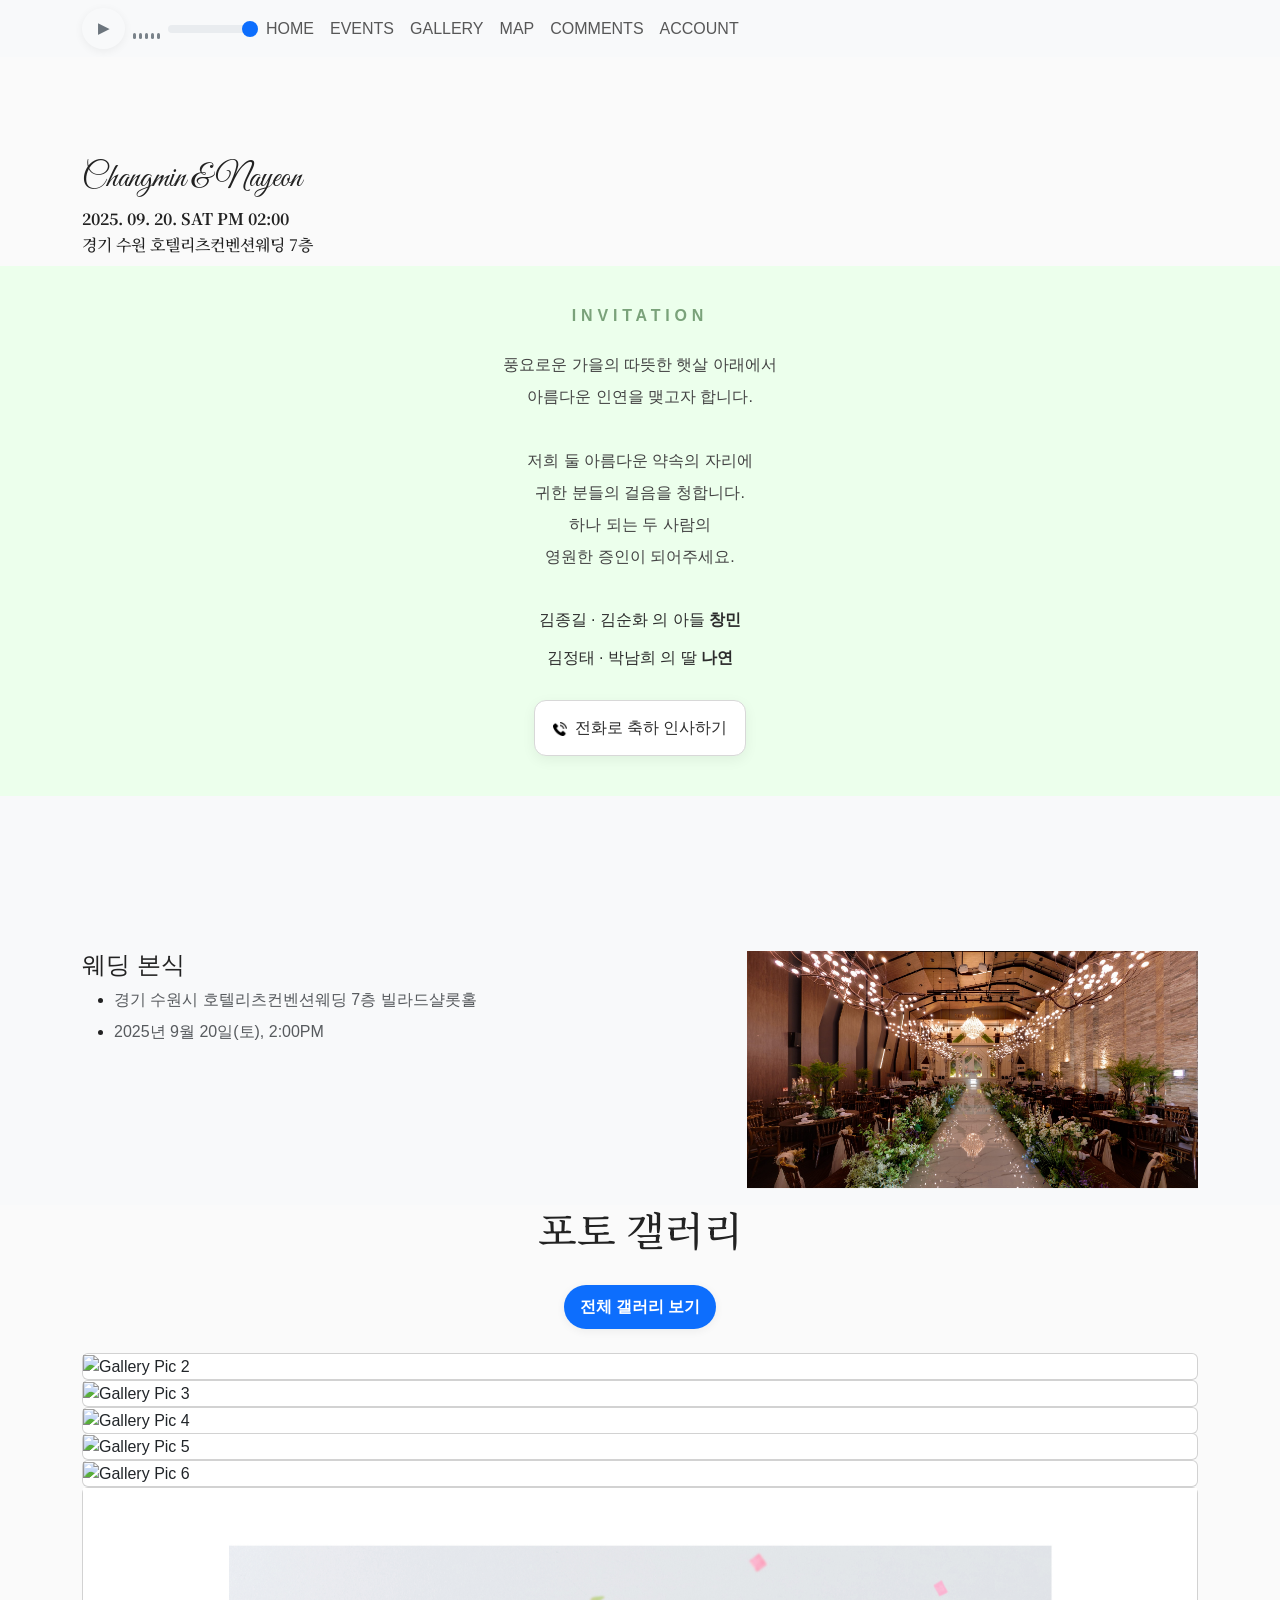
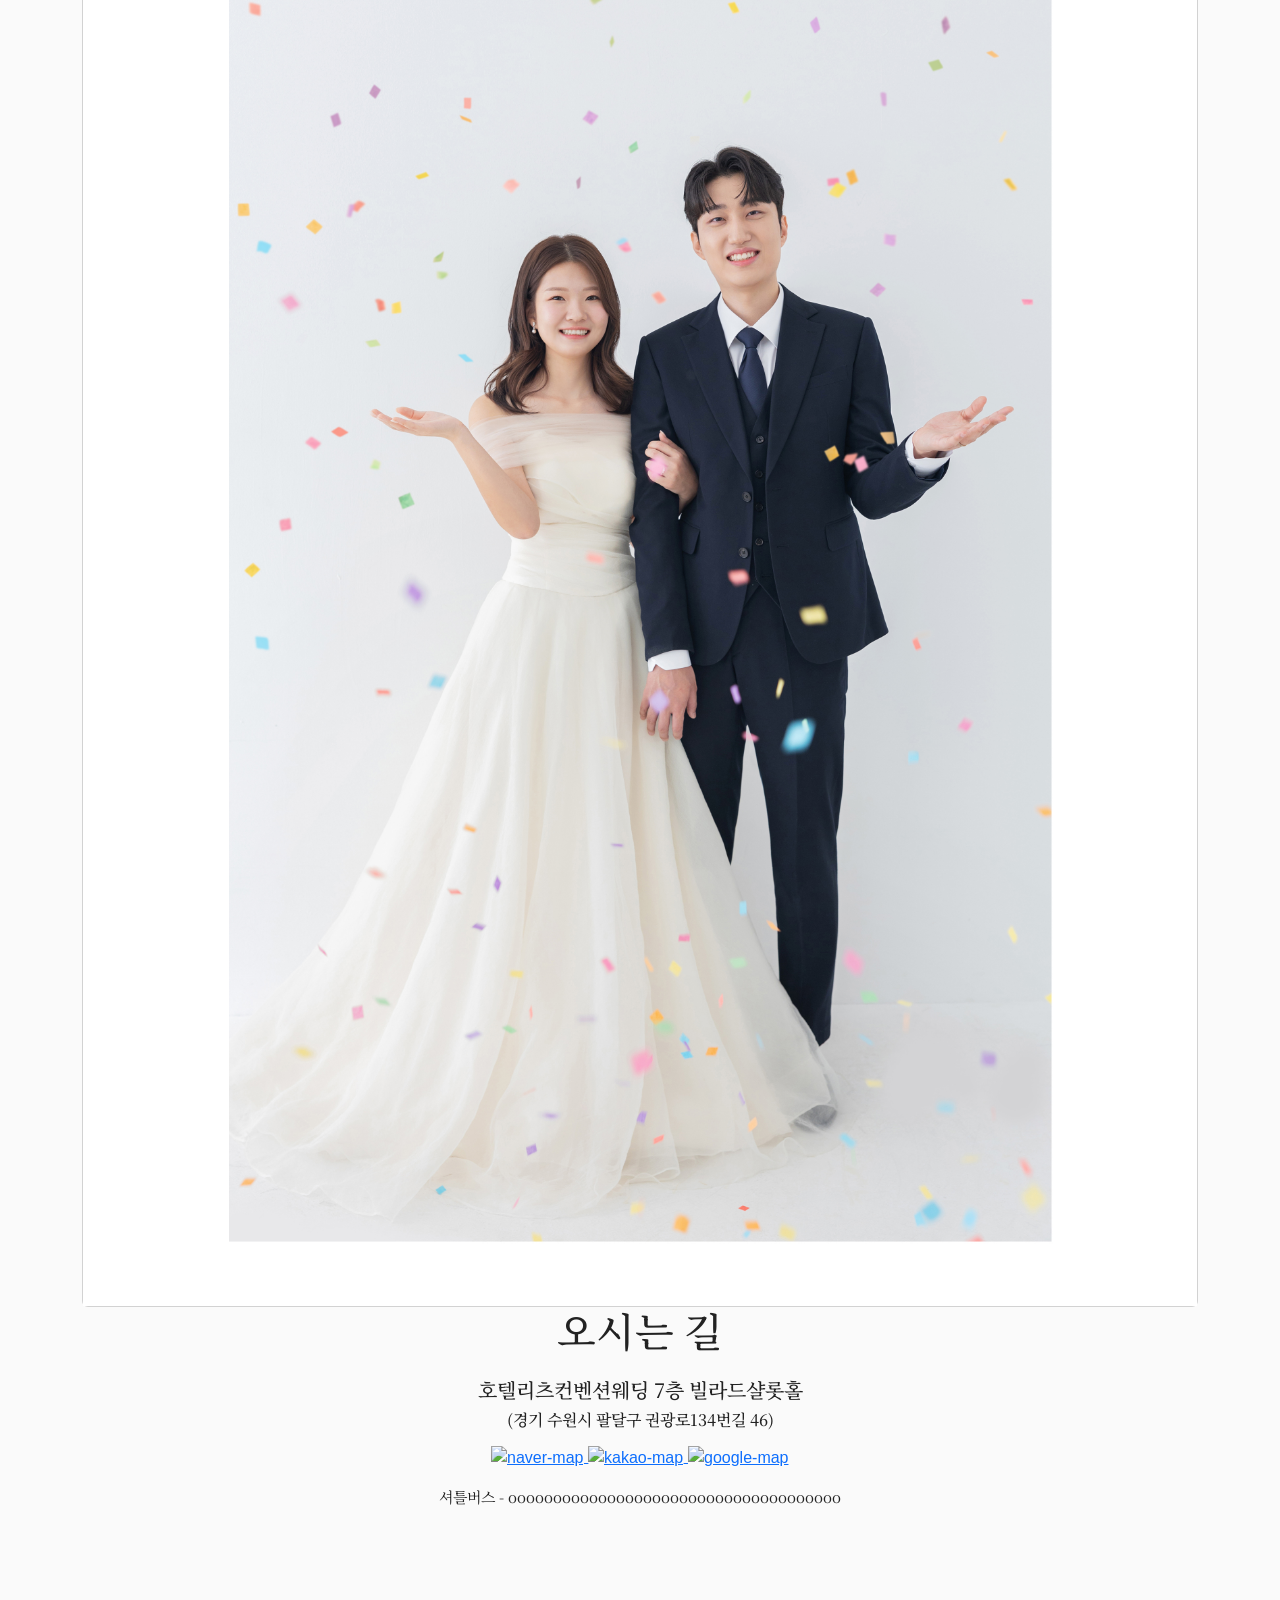
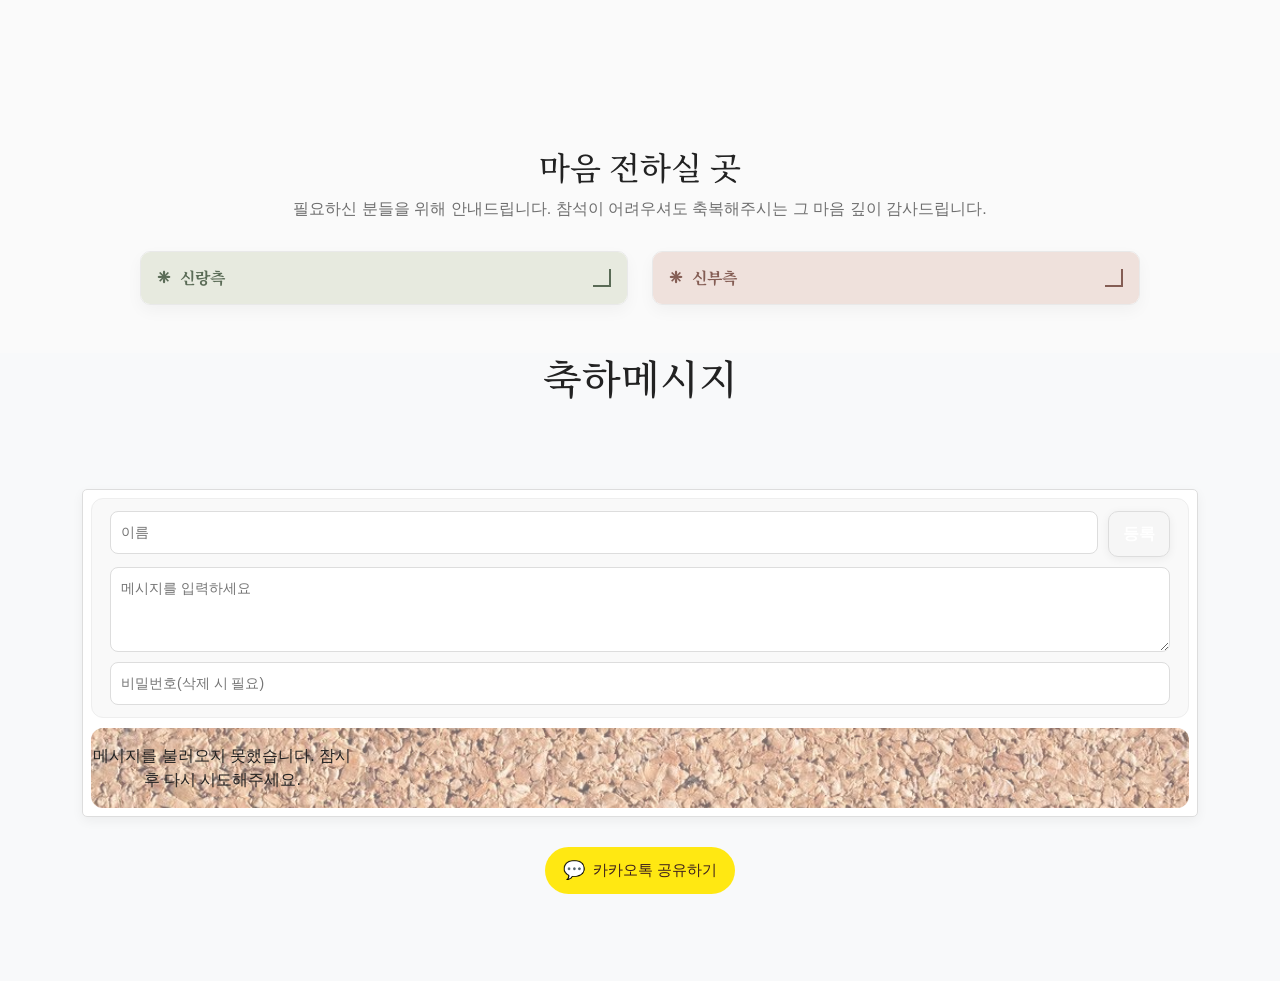
==== docs/index.html @ b1c51e87 "3 3" ====
<!DOCTYPE html>
<html lang="en-US" data-loading="1">

<head>
  <link href="https://cdn.jsdelivr.net/npm/bootstrap@5.3.3/dist/css/bootstrap.min.css" rel="stylesheet">

  <style>
  /* 전체를 덮는 로딩 오버레이 */
  #loadingOverlay{
    position:fixed; inset:0; z-index:99999;
    display:flex; align-items:center; justify-content:center;
    background:#f8fff8;
    font-family:'Great Vibes', cursive;
  }
  .load-text{ font-size:clamp(36px, 6vw, 64px); color:#7DA27D; white-space:pre-line; text-align:center; }
  .char{ opacity:0; transition:opacity .5s; }
  .char.show{ opacity:1; }

  /* 본문은 처음엔 숨김 */
  #pageContent{ visibility:hidden; }


  /* 로딩 중 스크롤 잠금 */
  body.no-scroll {
    overflow: hidden;
    height: 100vh;
  }

  /* 본문은 처음에 보이지 않게 + 페이드인 준비 */
  #pageContent {
    opacity: 0;
    visibility: hidden;          /* 레이아웃은 유지, 화면엔 안 보이게 */
    transform: translateY(8px);   /* 살짝 아래서 올라오도록 */
    transition: opacity .6s ease, transform .6s ease, visibility 0s linear .6s;
    /* visibility는 .show가 되기 전까지 숨김 유지, .6s 뒤 보이도록 딜레이 */
    will-change: opacity, transform;
  }
  /* 로딩 끝난 뒤 클래스 추가되면 등장 */
  #pageContent.show {
    opacity: 1;
    visibility: visible;
    transform: none;
    transition: opacity .6s ease, transform .6s ease, visibility 0s; /* 즉시 보이기 */
  }

  /* 모션 최소화 설정을 존중 */
  @media (prefers-reduced-motion: reduce) {
    #pageContent { transition: none; transform: none; }
  }

  /* 로딩 오버레이가 확실히 덮도록 */
  #loadingOverlay {
    position: fixed; inset: 0; z-index: 99999;
    display: flex; align-items: center; justify-content: center;
    background: #f8fff8;
  }
</style>
  
<style>
  @media (max-width: 480px){
  #guestbookForm{ grid-template-columns: 1fr; }
  }
  /* 한 번만 선언해두면 잔여 1~2px 넘침 방지에 좋아요 */
  *, *::before, *::after { box-sizing: border-box; }
  html, body { overflow-x: hidden; -webkit-text-size-adjust: 100%; }

/* 폼의 1열을 '줄어들 수 있는' 열로 */
#guestbookForm{
  grid-template-columns: minmax(0,1fr) auto;
  max-width: 100%;
  }

  #guestbookList{
    grid-template-columns: repeat(auto-fill, minmax(200px, 1fr));
    max-width: 100%;
  }

/* 그리드 자식이 줄어들도록 강제 (KaKao WebView 중요) */
#guestbookForm > * { min-width: 0; }
#guestbookForm input,
#guestbookForm textarea,
#guestbookForm button { max-width: 100%; }

</style>

<style>
  /* 공통 페이드인 */
  .fade-in {
    opacity: 0;
    transform: translateY(8px);
    transition: opacity 1.7s ease, transform 1.7s ease;
    will-change: opacity, transform;
  }
  .fade-in.show {
    opacity: 1;
    transform: none;
  }
</style>



<link href="https://fonts.googleapis.com/css2?family=Great+Vibes&display=swap" rel="stylesheet">


    <meta charset="UTF-8">
    <meta content="IE=edge" http-equiv="X-UA-Compatible">
    <meta content="width=device-width, initial-scale=1" name="viewport">
    <meta name="viewport" content="width=device-width, initial-scale=1, viewport-fit=cover">
    <title>창민과 나연의 결혼식에 초대합니다</title>
    <meta content="김창민과 김나연의 결혼식에 와서 축하해주세요~!" name="description"/>
    <meta property="og:image" content="images/main-background.jpeg">
    <meta property="fb:app_id" content="781066922265598" />
    <meta property="fb:admins" content="Choi.Anderson"/>
    <link href="images/favicon/apple-touch-icon.png" rel="apple-touch-icon" sizes="180x180">
    <link href="images/favicon/favicon-32x32.png" rel="icon" sizes="32x32" type="image/png">
    <link href="images/favicon/favicon-16x16.png" rel="icon" sizes="16x16" type="image/png">
    <link href="https://fonts.googleapis.com/css?family=Dosis:400,500" rel="stylesheet">
    <link href="https://fonts.googleapis.com/css?family=Great+Vibes" rel="stylesheet">
    <link href="css/ekko-lightbox.css" rel="stylesheet">
    <link href="styles/main.css" rel="stylesheet">
    <link href="https://fonts.googleapis.com/css?family=Gamja+Flower|Gugi|Noto+Serif+KR|Stylish|Sunflower:300"
          rel="stylesheet">
    <script src="https://code.jquery.com/jquery-2.2.1.js"></script>


    <link href="https://maxcdn.bootstrapcdn.com/font-awesome/4.7.0/css/font-awesome.min.css" rel="stylesheet">
    <script src="https://cdn.emailjs.com/sdk/2.3.2/email.min.js" type="text/javascript"></script>
    <script src="https://cdnjs.cloudflare.com/ajax/libs/remarkable/1.7.1/remarkable.js" type="text/javascript"></script>
    <script type="text/javascript">
        function sendMail() {

            (function () {
                emailjs.init("user_yjLL5xG0A3kkOCH5BGIDh");
                emailjs.send("wedding-mail", "gift_send", {
                    name: $("#sender-name").value,
                    gift: $("#gift-name").text(),
                    message: $("#sender-message").value
                }).then(function (response) {
                    console.log("SUCCESS. status=%d, text=%s", response.status, response.text);
                }, function (err) {
                    console.log("FAILED. error=", err);
                });
            })();
        }

        function findGetParameter(parameterName) {
            var result = null,
                tmp = [];
            location.search
                .substr(1)
                .split("&")
                .forEach(function (item) {
                  tmp = item.split("=");
                  if (tmp[0] === parameterName) result = decodeURIComponent(tmp[1]);
                });
            return result;
        }

        $(document).ready(function () {

            function getText(){
                var result = null;
                $.ajax( { url: "https://raw.githubusercontent.com/AndersonChoi/wedding-card/master/README.md",
                        type: 'get',
                        dataType: 'html',
                        async: false,
                        success: function(data) { result = data; }
                    }
                );
                FileReady = true;
                return result;
            }
            var markdown_source = getText();
            var comment_contents = markdown_source.split("축하의 말")[1];

            var md = new Remarkable();
            $("#comments").append(md.render(comment_contents));

            
            if(findGetParameter('gift')=='false'){
                $('#gifts').hide();
            }
        });




    </script>

<style>
  /* 로딩 중: 스크롤/상호작용 차단 + 본문/페이드 요소 완전 숨김 */
  html[data-loading="1"] body { overflow: hidden; height: 100vh; overscroll-behavior: none; }
  html[data-loading="1"] #pageContent {
    opacity: 0; visibility: hidden; pointer-events: none; transform: translateY(8px);
  }
  html[data-loading="1"] .fade-in { opacity: 0 !important; transform: translateY(8px) !important; }
  #loadingOverlay { pointer-events: all; touch-action: none; } /* 오버레이가 이벤트 먹도록 */

  /* 로딩 해제 후: 자연스런 페이드인 */
  html:not([data-loading="1"]) #pageContent {
    opacity: 1; visibility: visible; transform: none;
    transition: opacity .6s ease, transform .6s ease;
  }
  html:not([data-loading="1"]) .fade-in.show {
    opacity: 1; transform: none;
  }

  :root{
  --safe-top: env(safe-area-inset-top, 0px);
  --safe-bottom: env(safe-area-inset-bottom, 0px);
}

/* iOS 주소창 높이 문제 대응 */
#loadingOverlay{
  height: 100vh;
  padding-top: calc(12px + var(--safe-top));
  padding-bottom: calc(12px + var(--safe-bottom));
}
@supports (height: 100dvh){
  #loadingOverlay{ height: 100dvh; }
}

/* 로딩 중 아이폰 바운스/튕김 방지 */
html[data-loading="1"] body{
  position: fixed; inset: 0; width: 100%;
  overscroll-behavior: none;
}

/* 음악 컨트롤이 노치/상단바에 가리지 않도록 */
.music-top{
  top: calc(12px + var(--safe-top));
}

/* 터치 하이라이트/텍스트 드래그 최소화 */
a, button { -webkit-tap-highlight-color: rgba(0,0,0,.08); }
* { -webkit-touch-callout: none; }

/* 이미지/아이프레임 반응형 보장 */
img, iframe { max-width: 100%; height: auto; }

/* 480px 이하(휴대폰) 최적화 */
@media (max-width: 480px){
  .ww-couple-name { font-size: 2.2em !important; }
  .ww-title { font-size: 0.95em !important; letter-spacing: 0; }
  .music-top{ gap: 8px; padding: 6px 10px; }
  .volume-slider{ width: 60px; } /* 기본 30px → 모바일에서 조금 넉넉히 */
  .gift-grid{ gap: 16px; }
  .gift-card{ flex-basis: 100%; }
  .map-icon{ width: 52px; height: auto; } /* 터치 타겟 유지 */
}

/* 360px 이하(아주 작은 기기) */
@media (max-width: 360px){
  .volume-slider{ width: 48px; }
  .music-btn{ width: 32px; height: 32px; font-size: 12px; }
}

.ww-wedding-announcement {
  position: relative; /* 기준 부모 */
}

.hero-sub {
  position: absolute;
  top: 10%; /* 사진 상단에서 5% (원하면 3%~10%로 조절) */
  left: 50%;
  transform: translateX(-50%);
  display: inline-block;   /* 문구 길이만큼만 박스 차지 */
  text-align: center;
  color: #fff;
  margin: 0;
  z-index: 3;
  white-space: nowrap;
}

.ww-announcement-container {
  margin-top: 10em;   /* 글자 크기 기준 3줄 정도 아래로 */
}


</style>


</head>

<body id="top" class="no-scroll">

<!-- 로딩 오버레이 -->
<div id="loadingOverlay" aria-label="Loading">
  <div class="load-text" id="loadingText"></div>
</div>

<!-- 본문 래퍼: 기존 index.html의 모든 본문을 이 안에 넣기 -->
<div id="pageContent">

<header></header>
<div id="fb-root"></div>
<script async defer crossorigin="anonymous" src="https://connect.facebook.net/ko_KR/sdk.js#xfbml=1&version=v3.2"></script>
<link href="https://fonts.googleapis.com/css2?family=Share+Tech&display=swap" rel="stylesheet">
<link href="https://fonts.googleapis.com/css2?family=Cormorant+Garamond:ital,wght@0,300..700;1,300..700&display=swap" rel="stylesheet">
<div class="page-content">
    <div class="div">
        <div class="ww-home-page" id="home">
            <div class="ww-wedding-announcement d-flex align-items-center justify-content-start">
                <div class="container ww-announcement-container">
                    <p class="h2 ww-title hero-sub"
                      style="font-family:'Share Tech',cursive; font-size:0.7em">
                      | WE ARE GETTING MARRIED |
                    </p>
                    <p class="h2" style="font-family:'Great Vibes'; font-size:2em">Changmin & Nayeon</p>
                    <p class="h2 wedding-info wedding-info b"
                       style="font-family: 'Noto Serif KR', serif; font-size:1em; letter-spacing:0px; line-height: 1.6">
                        <b style="font-size:1.0em;">2025. 09. 20. SAT PM 02:00</b>
                        <br>경기 수원 호텔리츠컨벤션웨딩 7층
                    </p>
                </div>
            </div>
        </div>
        <div class="ww-nav-bar fixed-top bg-light">
            <nav class="navbar navbar-expand-lg navbar-light">
                <div class="container">
                    <!-- 항상 보이는 사운드 컨트롤 (데스크톱 + 모바일 동일) -->
                  <div class="navbar-sound d-flex align-items-center ms-auto">
                    <button class="btn btn-outline-secondary btn-sm rounded-circle playPause" aria-label="재생/일시정지">▶</button>
                    <div class="wave ms-2" aria-hidden="true">
                      <span class="bar"></span><span class="bar"></span><span class="bar"></span><span class="bar"></span><span class="bar"></span>
                    </div>
                    <input class="form-range volume ms-2" type="range" min="0" max="1" step="0.01" value="1" aria-label="볼륨" style="width:90px;">
                  </div>
                    <button class="navbar-toggler" type="button"
                            data-bs-toggle="collapse" data-bs-target="#ww-navbarNav"
                            aria-controls="ww-navbarNav" aria-expanded="false" aria-label="Toggle navigation">
                      <span class="navbar-toggler-icon"></span>
                    </button>
                    <div class="collapse navbar-collapse text-uppercase" id="ww-navbarNav">
                        <ul class="navbar-nav ml-auto">
                            <li class="nav-item"><a class="nav-link smooth-scroll" href="#home">Home</a></li>
                            <li class="nav-item"><a class="nav-link smooth-scroll" href="#events">Events</a></li>
                            <li class="nav-item"><a class="nav-link smooth-scroll" href="#gallery">Gallery</a></li>
                            <li class="nav-item"><a class="nav-link smooth-scroll" href="#map">Map</a></li>
                            <li class="nav-item"><a class="nav-link smooth-scroll" href="#comment">Comments</a></li>
                            <li class="nav-item"><a class="nav-link smooth-scroll" href="#account">Account</a></li>
                        </ul>
                    </div>
                </div>
            </nav>
        </div>

        <!-- ===== INVITATION + 연락 모달 ===== -->
        <section class="invite">
          <h3 class="invite-sub">INVITATION</h3>
          <div class="invite-text">
            풍요로운 가을의 따뜻한 햇살 아래에서<br>
            아름다운 인연을 맺고자 합니다.<br><br>
            저희 둘 아름다운 약속의 자리에<br>
            귀한 분들의 걸음을 청합니다.<br>
            하나 되는 두 사람의<br>
            영원한 증인이 되어주세요.
          </div>

          <div class="invite-names">
            <div>김종길 · 김순화 의 아들 <b>창민</b></div>
            <div>김정태 · 박남희 의 딸 <b>나연</b></div>
          </div>

          <button id="openContact" class="invite-btn">
            <span class="ico"><img src="images/icon/tel.png" alt="전화" width="14" height="14"></span> 전화로 축하 인사하기
          </button>
        </section>

        <!-- 모달 -->
        <div id="contactModal" class="contact-modal" aria-hidden="true" role="dialog" aria-labelledby="contactTitle">
          <div class="contact-backdrop" data-close></div>
          <div class="contact-panel" role="document">
            <button class="contact-close" aria-label="닫기" data-close>✕</button>

            <div class="contact-group">
              <h4 id="contactTitle" class="contact-head groom"><img src="images/icon/tel.png" alt="전화" width="24" height="24"> 신랑측</h4>
              <hr>
              <div class="contact-row">
                <div class="who"><span class="role">신랑</span> <b>김창민</b></div>
                <div class="acts">
                  <a class="act" href="tel:010-3523-7831" aria-label="신랑에게 전화">📞</a>
                  <a class="act" href="sms:010-3523-7831" aria-label="신랑에게 문자">✉️</a>
                </div>
              </div>
              <div class="contact-row">
                <div class="who"><span class="role">혼주</span> <b>박미숙</b></div>
                <div class="acts">
                  <a class="act" href="tel:010-2345-6789" aria-label="혼주에게 전화">📞</a>
                  <a class="act" href="mailto:mother@example.com" aria-label="혼주에게 이메일">✉️</a>
                </div>
              </div>
            </div>

            <div class="contact-group">
              <h4 class="contact-head bride">❋ 신부측</h4>
              <hr class="sep">
              <div class="contact-row">
                <div class="who"><span class="role">신부</span> <b>이유진</b></div>
                <div class="acts">
                  <a class="act" href="tel:010-9876-5432" aria-label="신부에게 전화">📞</a>
                  <a class="act" href="mailto:bride@example.com" aria-label="신부에게 이메일">✉️</a>
                </div>
              </div>
              <div class="contact-row">
                <div class="who"><span class="role">혼주</span> <b>이성호</b></div>
                <div class="acts">
                  <a class="act" href="tel:010-8765-4321" aria-label="혼주에게 전화">📞</a>
                  <a class="act" href="mailto:father@example.com" aria-label="혼주에게 이메일">✉️</a>
                </div>
              </div>
            </div>
          </div>
        </div>

        <style>
        /* 레이아웃/타이포 */
        .invite{ text-align:center; padding:40px 16px; background-color: #ecffec;}
        .invite-sub{ letter-spacing:.3em; color:#7aa27a; margin-bottom:24px; font-weight:600; font-size:1em }
        .invite-text{ color:#444; line-height:2; margin:0 auto 28px; max-width:560px; }
        .invite-names{ color:#2c2c2c; line-height:2.4; margin:28px 0 22px; }
        .invite-btn{
          display:inline-flex; align-items:center; gap:8px;
          background:#fff; color:#2c2c2c; border:1px solid #d8d8d8;
          padding:14px 18px; border-radius:12px; cursor:pointer;
          box-shadow:0 4px 14px rgba(0,0,0,.06);
        }
        .invite-btn:hover{ background:#f7f7f7; }
        .invite-btn .ico{ font-size:1.1em }

        /* 모달 베이스 */
        .contact-modal{ position:fixed; inset:0; display:none; z-index:9999; }
        .contact-modal[aria-hidden="false"]{ display:block; }
        .contact-backdrop{ position:absolute; inset:0; background:rgba(0,0,0,.72); }
        .contact-panel{
          position:absolute; inset:40px 16px auto 16px; top:40px;
          background:#fff; border-radius:8px; padding:24px;
          max-width:760px; margin:0 auto; left:0; right:0;
          box-shadow:0 20px 60px rgba(0,0,0,.35);
        }
        .contact-close{
          position:absolute; top:10px; right:10px;
          width:36px; height:36px; border:none; border-radius:50%;
          background:transparent; font-size:20px; cursor:pointer; color:#333;
        }
        .contact-head{ margin:6px 0 8px; font-weight:700; }
        .contact-head.groom{ color:#6a8a72; }
        .contact-head.bride{ color:#b07a5f; }
        .sep{ border:none; border-top:1px solid #eadfd8; margin:18px 0 6px; }

        .contact-group + .contact-group{ margin-top:26px; }
        .contact-row{
          display:flex; justify-content:space-between; align-items:center;
          padding:14px 4px;
        }
        .role{ color:#6b6b6b; margin-right:8px; }
        .acts{ display:flex; gap:14px; }
        .act{
          font-size:22px; text-decoration:none; line-height:1;
          color:#4b5a67; padding:6px; border-radius:8px; border:1px solid transparent;
        }
        .act:hover{ background:#f2f6f9; border-color:#e6eef3; }

        @media (max-width: 560px){
          .contact-panel{ inset:32px 12px auto 12px; padding:18px; }
          .contact-row{ padding:12px 2px; }
        }
        </style>

        <script>
        (function(){
          const modal = document.getElementById('contactModal');
          const openBtn = document.getElementById('openContact');

          function open(){
            modal.setAttribute('aria-hidden', 'false');
            document.body.style.overflow = 'hidden'; // 뒷배경 스크롤 방지
            // 포커스 이동
            setTimeout(()=>modal.querySelector('.contact-close').focus(), 0);
          }
          function close(){
            modal.setAttribute('aria-hidden', 'true');
            document.body.style.overflow = '';
          }

          openBtn.addEventListener('click', open);
          modal.addEventListener('click', e=>{
            if (e.target.hasAttribute('data-close')) close();
          });
          document.addEventListener('keydown', e=>{
            if (modal.getAttribute('aria-hidden') === 'false' && e.key === 'Escape') close();
          });
        })();
        </script>

        <div class="ww-section bg-light" id="events">
            <div class="container ww-wedding-event">
                <h2 class="h1 text-center pb-3 ww-title fade-in" style="font-family: 'Noto Serif KR', serif;">우리의 결혼식에 초대합니다</h2>
                    <div class="col text-center mb-5 fade-in">
                        <h6 style="font-family: 'Noto Serif KR', serif;">
                            <!-- ...existing code... -->
                            <span id="countdown" style="font-weight:bold; color:#b48e5c;"></span>
                            <script>
                            // 2025년 9월 20일 14시를 목표로 카운트다운
                            function updateCountdown() {
                                var target = new Date("2025-09-20T14:00:00");
                                var now = new Date();
                                var diff = target - now;
                            
                                if (diff <= 0) {
                                    document.getElementById('countdown').textContent = "축하합니다! 결혼식이 시작되었습니다!";
                                    return;
                                }
                            
                                var days = Math.floor(diff / (1000 * 60 * 60 * 24));
                                var hours = Math.floor((diff / (1000 * 60 * 60)) % 24);
                                var minutes = Math.floor((diff / (1000 * 60)) % 60);
                                var seconds = Math.floor((diff / 1000) % 60);
                                
                                // 두 자리수로 맞추기
                                function pad(n) { return n < 10 ? '0' + n : n; }
                            
                                document.getElementById('countdown').textContent =
                                    "결혼식까지 " + days + "일 " + pad(hours) + " : " + pad(minutes) + " : " + pad(seconds) + " 남았습니다";
                            }
                            updateCountdown();
                            setInterval(updateCountdown, 1000);
                            </script>
                            <!-- ...existing code... -->
                            <br>
                        </h6>
                    </div>
                <div class="row">
                    <div class="col-md-7 col-sm-12">
                        <div class="my-3">
                            <div class="h4 fade-in">웨딩 본식</div>
                            <ul>
                                <li>
                                    <i class="text-muted fas fa-map-marker-alt"></i>
                                    <span class="pl-2 text-muted fade-in">경기 수원시 호텔리츠컨벤션웨딩 7층 빌라드샬롯홀</span>
                                </li>
                                <li class="pt-2">
                                    <i class="text-muted far fa-calendar-alt"></i>
                                    <span class="pl-2 text-muted fade-in">2025년 9월 20일(토), 2:00PM</span>
                                </li>
                            </ul>
                        </div>
                    </div>
                    <div class="col-md-5 col-sm-12">
                        <div class="my-3">
                            <img alt="Wedding Party" class="img-fluid fade-in" src="images/wedding-party.jpg"/>
                        </div>
                    </div>
                </div>
            </div>
        </div>
        <div class="ww-section" id="gallery">
            <div class="ww-photo-gallery">
                <div class="container">
                    <h2 class="h1 text-center pb-3 ww-title fade-in" style="font-family: 'Noto Serif KR', serif;">포토 갤러리</h2>
                    <div class="ww-gallery">
                            <!-- 선택: 전체 보기 버튼 -->
                            <div class="text-center mt-3 fade-in">
                                <a href="gallery.html" class="btn btn-primary">전체 갤러리 보기</a>
                            </div>
                            
                            <!-- 갤러리 카드들 -->
                        <div class="card-columns mt-4 fade-in"></div>
                        <div class="card-columns fade-in">
                            <div class="card fade-in" data-groups="[&quot;party&quot;,&quot;wedding&quot;]">
                                <a data-gallery="ww-gallery" data-toggle="lightbox">
                                    <img alt="Gallery Pic 2" class="img-fluid" src="images/pic2.jpeg"/>
                                </a>
                            </div>
                            <div class="card fade-in" data-groups="[&quot;vacation&quot;]">
                                <a data-gallery="ww-gallery" data-toggle="lightbox">
                                    <img alt="Gallery Pic 3" class="img-fluid" src="images/pic3.jpeg"/>
                                </a>
                            </div>
                            <div class="card fade-in" data-groups="[&quot;party&quot;,&quot;vacation&quot;]">
                                <a data-gallery="ww-gallery" data-toggle="lightbox">
                                    <img alt="Gallery Pic 4" class="img-fluid" src="images/pic4.jpeg"/>
                                </a>
                            </div>
                            <div class="card fade-in" data-groups="[&quot;vacation&quot;]">
                                <a data-gallery="ww-gallery" data-toggle="lightbox">
                                    <img alt="Gallery Pic 5" class="img-fluid" src="images/pic6.jpeg"/>
                                </a>
                            </div>
                            <div class="card fade-in"
                                 data-groups="[&quot;wedding&quot;,&quot;ceremony&quot;,&quot;party&quot;]">
                                <a data-gallery="ww-gallery" data-toggle="lightbox">
                                    <img alt="Gallery Pic 6" class="img-fluid" src="images/pic7.jpeg"/>
                                </a>
                            </div>
                            <div class="card fade-in" data-groups="[&quot;vacation&quot;]">
                                <a data-gallery="ww-gallery" data-toggle="lightbox">
                                    <img alt="Gallery Pic 7" class="img-fluid" src="images/pic5.jpeg"/>
                                </a>
                            </div>
                        </div>
                        </div>
                    </div>
                </div>
            </div>
        </div>
        <div class="ww-section ww-rsvp-detail fade-in" id="map">
            <div class="container fade-in">
                <div class="col text-center fade-in">
                    <h2 class="h1 text-center pb-3 ww-title fade-in" style="font-family: 'Noto Serif KR', serif;">오시는 길</h2>
                    <div>
                        <h5 style="font-family: 'Noto Serif KR', serif;">호텔리츠컨벤션웨딩 7층 빌라드샬롯홀</h5>
                        <h6 style="font-family: 'Noto Serif KR', serif;">(경기 수원시 팔달구 권광로134번길 46)</h6>
                    </div>
                </div>

                <div class="form-group fade-in">
                    <div class="col-md-12 fade-in">
                        <div class="my-3 text-center fade-in">
                            <a href="https://naver.me/xcnaMlVU">
                                <img alt="naver-map" class="map-icon fade-in" id="naver-map"
                                     src="images/map/naver-map.png"/>
                            </a>
                            <a href="https://kko.kakao.com/q0GMsfThN7">
                                <img alt="kakao-map" class="map-icon fade-in" id="kakao-map"
                                     src="images/map/kakao-map.png"/>
                            </a>
                            <a href="https://maps.app.goo.gl/uWFYAzfjKz6hYebE7">
                                <img alt="google-map" class="map-icon fade-in" id="google-map"
                                     src="images/map/google-map.png"/>
                            </a>
                        </div>
                        <div class="col text-center fade-in">
                            <label style="font-family: 'Noto Serif KR', serif; font-size: 15px;">
                                셔틀버스 - ooooooooooooooooooooooooooooooooooooo
                            </label>
                        </div>
                        <div class="my-3 fade-in">
                            <iframe src="https://www.google.com/maps/embed?pb=!1m18!1m12!1m3!1d3385.2785074011836!2d127.03078603758975!3d37.258632187871406!2m3!1f0!2f0!3f0!3m2!1i1024!2i768!4f13.1!3m3!1m2!1s0x357b436743e39b9f%3A0x2b780a971545dd3!2z7Zi47YWU66as7Lig7Luo67Kk7IWY7Juo65Sp!5e0!3m2!1sko!2skr!4v1754926689254!5m2!1sko!2skr" width="100%" height="400" frameborder="0" style="border:0" allowfullscreen></iframe>
                        </div>
                    </div>
                </div>


            </div>
        </div>

        <!-- 마음 전하실 곳 -->
        <section id="account" class="gift-section fade-in">
        <h2 class="gift-title fade-in">마음 전하실 곳</h2>
        <p class="gift-desc fade-in">필요하신 분들을 위해 안내드립니다. 참석이 어려우셔도 축복해주시는 그 마음 깊이 감사드립니다.</p>

        <div class="gift-grid fade-in">
            <!-- 신랑측 -->
            <article class="gift-card groom fade-in">
            <button class="gift-head fade-in" aria-expanded="false">
                <span class="head-left fade-in">
                <span class="leaf fade-in">❈</span>
                <span class="head-title fade-in">신랑측</span>
                </span>
                <span class="chev fade-in"></span>
            </button>

            <div class="gift-body fade-in">
                <!-- 항목 -->
                <div class="gift-row fade-in">
                <div class="gift-info fade-in">
                    <div class="who fade-in"><b>신랑 김창민</b></div>
                    <div class="bank fade-in">토스뱅크 <span class="acct">1000-2198-4655</span></div>
                </div>
                <div class="gift-actions fade-in">
                    <a class="btn pay fade-in" href="https://qr.kakaopay.com/예시" target="_blank" rel="noopener">카카오페이 송금</a>
                    <button class="btn ghost fade-in" data-copy="1000-123-456789">계좌번호 복사</button>
                </div>
                </div>

                <div class="divider fade-in"></div>

                <div class="gift-row fade-in">
                <div class="gift-info fade-in">
                    <div class="who fade-in">혼주 <b>박미숙</b></div>
                    <div class="bank fade-in">농협 <span class="acct">302-9876-5432-10</span></div>
                </div>
                <div class="gift-actions fade-in">
                    <a class="btn pay fade-in" href="https://qr.kakaopay.com/예시" target="_blank" rel="noopener">카카오페이 송금</a>
                    <button class="btn ghost fade-in" data-copy="302-9876-5432-10">계좌번호 복사</button>
                </div>
                </div>
            </div>
            </article>

            <!-- 신부측 -->
            <article class="gift-card bride fade-in">
            <button class="gift-head fade-in" aria-expanded="false">
                <span class="head-left fade-in">
                <span class="leaf fade-in">❈</span>
                <span class="head-title fade-in">신부측</span>
                </span>
                <span class="chev fade-in"></span>
            </button>

            <div class="gift-body fade-in">
                <div class="gift-row fade-in">
                <div class="gift-info fade-in">
                    <div class="who fade-in"><b>신부 김수연</b></div>
                    <div class="bank fade-in">국민은행 <span class="acct fade-in">123-45-678910</span></div>
                </div>
                <div class="gift-actions fade-in">
                    <a class="btn pay fade-in" href="https://qr.kakaopay.com/예시" target="_blank" rel="noopener">카카오페이 송금</a>
                    <button class="btn ghost fade-in" data-copy="123-45-678910">계좌번호 복사</button>
                </div>
                </div>

                <div class="divider fade-in"></div>

                <div class="gift-row fade-in">
                <div class="gift-info fade-in">
                    <div class="who fade-in">혼주 <b>이정자</b></div>
                    <div class="bank fade-in">신한은행 <span class="acct fade-in">110-234-567890</span></div>
                </div>
                <div class="gift-actions fade-in">
                    <a class="btn pay fade-in" href="https://qr.kakaopay.com/예시" target="_blank" rel="noopener">카카오페이 송금</a>
                    <button class="btn ghost fade-in" data-copy="110-234-567890">계좌번호 복사</button>
                </div>
                </div>
            </div>
            </article>
        </div>

        <div id="copyToast" class="copy-toast" role="status" aria-live="polite">복사되었습니다</div>
        </section>

        <style>
        :root{
        --sage:#e7eadf;        /* 신랑측 헤더 */
        --sage-ink:#5a6b56;
        --blush:#efe1dc;       /* 신부측 헤더 */
        --blush-ink:#845d54;
        --line:#e9e9e9;
        --ink:#2b2b2b;
        --sub:#6f6f6f;
        --pay:#ffe000;         /* 카카오페이 노랑 */
        }

        .gift-section{padding:48px 16px}
        .gift-title{font-family:'Noto Serif KR',serif; text-align:center; margin:0 0 10px}
        .gift-desc{color:var(--sub); text-align:center; margin:0 0 28px; line-height:1.7}

        .gift-grid{display:flex; gap:24px; max-width:1000px; margin:0 auto; flex-wrap:wrap; align-items:flex-start}
        .gift-card{flex:1 1 420px; border:1px solid var(--line); border-radius:10px; overflow:hidden; background:#fff; box-shadow:0 6px 16px rgba(0,0,0,.04)}

        .gift-head{width:100%; display:flex; justify-content:space-between; align-items:center; gap:8px;
        padding:14px 16px; border:none; cursor:pointer; background:var(--sage); color:var(--sage-ink); font-weight:700}
        .gift-card.bride .gift-head{background:var(--blush); color:var(--blush-ink)}

        .head-left{display:flex; align-items:center; gap:10px}
        .leaf{opacity:.8}
        .head-title{font-family:'Noto Serif KR',serif}

        .chev{width:18px; height:18px; border-right:2px solid currentColor; border-bottom:2px solid currentColor; transform:rotate(45deg); transition:transform .2s ease}
        .gift-head[aria-expanded="true"] .chev{ transform:rotate(-135deg) }

        .gift-body{display:none; padding:0}
        .gift-row{display:flex; justify-content:space-between; gap:16px; padding:16px}
        .divider{height:1px; background:var(--line)}
        .gift-info{min-width:0}
        .who{color:var(--ink); margin-bottom:4px}
        .bank{color:var(--sub)}
        .acct{font-weight:700; color:var(--ink)}

        .gift-actions{display:flex; gap:10px; flex-wrap:wrap; align-items:center}
        .btn{border:none; border-radius:999px; padding:10px 16px; font-weight:700; cursor:pointer; box-shadow:0 2px 10px rgba(0,0,0,.06)}
        .btn.pay{background:var(--pay)}
        .btn.ghost{background:#fff; border:1px solid var(--line)}
        .btn:hover{filter:brightness(.98)}

        .copy-toast{position:fixed; left:50%; bottom:24px; transform:translateX(-50%); background:#222; color:#fff; padding:8px 12px; border-radius:8px; opacity:0; pointer-events:none; transition:opacity .25s}
        .copy-toast.show{opacity:1}

        @media (max-width:640px){
        .gift-row{flex-direction:column; align-items:flex-start}
        .gift-actions{width:100%}
        }
        </style>

        <script>
        // 아코디언 열고닫기
        document.querySelectorAll('.gift-head').forEach(btn=>{
        btn.addEventListener('click', ()=>{
            const expanded = btn.getAttribute('aria-expanded') === 'true';
            btn.setAttribute('aria-expanded', String(!expanded));
            const body = btn.parentElement.querySelector('.gift-body');
            body.style.display = expanded ? 'none' : 'block';
        });
        });

        // 계좌번호 복사
        const toast = document.getElementById('copyToast');
        function showToast(){ toast.classList.add('show'); setTimeout(()=>toast.classList.remove('show'),1400); }
        document.querySelectorAll('.btn.ghost[data-copy]').forEach(b=>{
        b.addEventListener('click', async ()=>{
            try{
            await navigator.clipboard.writeText(b.dataset.copy);
            showToast();
            }catch(e){
            // 클립보드가 막힌 경우 input으로 폴백
            const tmp = document.createElement('input');
            tmp.value = b.dataset.copy; document.body.appendChild(tmp);
            tmp.select(); document.execCommand('copy'); document.body.removeChild(tmp);
            showToast();
            }
        });
        });
        </script>



        <div class="ww-section bg-light fade-in" id="comment">
            <div class="ww-photo-gallery fade-in">
                <div class="container fade-in">
                    <div class="col text-center fade-in">
                        <h2 class="h1 text-center pb-3 ww-title fade-in" style="font-family: 'Noto Serif KR', serif;">축하메시지</h2><br>
                        <!--div id="comments"></div-->
                        <br>
                        <div class="row fade-in">
                            <div class="col text-center fade-in">
                                <!-- a class="btn btn-primary btn-submit" href="./guestbook.html"-->
<!-- 토글 버튼 -->
<button id="toggleGuestbook" class="btn btn-primary fade-in">메시지 보내기 버튼</button>
<style>
#toggleGuestbook {
  display: none;
}
</style>
<!-- 방명록 섹션 (메인에 인라인) -->
<section id="guestbookSection" style="display:none; margin-top:16px;">
  <!-- 입력 폼 -->
  <form id="guestbookForm" style="padding:12px 18px; display:grid; grid-template-columns:1fr auto; gap:10px; align-items:start; border:1px solid #eee; border-radius:12px;">
    <input id="gbName" name="name" required placeholder="이름" style="padding:10px; border:1px solid #ddd; border-radius:8px;">
    <button class="btn fade-in" style="padding:10px 14px; border-radius:10px; border:1px solid #ddd; background:#f6f6f6;">등록</button>

    <textarea id="gbMsg" name="message" required placeholder="메시지를 입력하세요" rows="3" style="grid-column:1 / -1; padding:10px; border:1px solid #ddd; border-radius:8px;"></textarea>

    <!-- 비밀번호(삭제에 사용) -->
    <input id="gbPwd" name="password" type="password" required placeholder="비밀번호(삭제 시 필요)" style="grid-column:1 / -1; padding:10px; border:1px solid #ddd; border-radius:8px;">

    <!-- 허니팟(봇차단, 숨김) -->
    <input type="text" name="phone" tabindex="-1" autocomplete="off" style="position:absolute; left:-9999px; width:1px; height:1px;">
  </form>

  <!-- 목록 -->
  <div id="guestbookList" style="padding:16px 0;"></div>
</section>
<style>
  /* 전체 폰트 & 색상 */
  body {
    font-family: 'Noto Sans KR', sans-serif;
    background-color: #fafafa;
    color: #222;
  }

  /* 방명록 섹션 */
  #guestbookSection {
    background: #fff;
    border: 1px solid #ddd;
    border-radius: 5px;
    padding: 8px;
    box-shadow: 0 4px 12px rgba(0,0,0,0.05);
  }

  /* 입력 폼 */
  #guestbookForm {
    background: #f9f9f9;
    border-radius: 5px;
    padding: 8px;
    margin-bottom: 10px;
  }
  #guestbookForm input,
  #guestbookForm textarea {
    font-size: 14px;
    transition: border-color 0.2s, box-shadow 0.2s;
  }
  #guestbookForm input:focus,
  #guestbookForm textarea:focus {
    border-color: #4a90e2;
    box-shadow: 0 0 0 3px rgba(74,144,226,0.2);
    outline: none;
  }
  #guestbookForm button {
    background: #4a90e2;
    color: white;
    border: none;
    border-radius: 8px;
    cursor: pointer;
    transition: background 0.2s;
  }
  #guestbookForm button:hover {
    background: #3a78c2;
  }
/* 방명록 목록 영역 - 파스텔톤 배경 + 3컬럼 그리드 */
#guestbookList {
  display: grid;
  grid-template-columns: repeat(auto-fill, minmax(240px, 1fr));
  gap: 16px;
  padding: 20px;
  border-radius: 12px;

/* 코르크 배경 + 흰색 반투명 오버레이 */
background: 
  linear-gradient(rgba(255,255,255,0.4), rgba(255,255,255,0.4)),
  url('images/cork.jpg') center center / cover no-repeat;

/* 포스트잇 카드 스타일 */
.gb--card {
  background: #fff9c4; /* 파스텔 노랑 */
  border: 1px solid #f0e68c;
  border-radius: 6px;
  padding: 14px 16px;
  box-shadow: 2px 2px 6px rgba(0,0,0,0.15);
  transform: rotate(-1.5deg);
  transition: transform 0.15s ease, box-shadow 0.15s ease;
  min-height: 140px;
}
.gb--card:hover {
  transform: rotate(0deg) scale(1.02);
  box-shadow: 4px 4px 10px rgba(0,0,0,0.25);
}

/* 카드 안 글자 */
.gb--card strong {
  display: block;
  margin-bottom: 6px;
  font-size: 16px;
  color: #333;
}
.gb--card small {
  color: #555;
  font-size: 12px;
}
.gb--card div {
  white-space: pre-wrap;
  line-height: 1.5;
}

  /* 삭제 버튼 */
  .gb-del {
    background: transparent;
    border: none;
    color: #999;
    cursor: pointer;
    border-radius: 6px;
    padding: 4px 6px;
    transition: background 0.2s, color 0.2s;
  }
  .gb-del:hover {
    background: #ffecec;
    color: #d9534f;
  }
</style>

<!-- 공유/복사 영역 -->
<div class="share-section fade-in">
  <!-- 카카오톡 공유 -->
  <a href="https://sharer.kakao.com/talk/friends/picker/link?url=https://mylove-wedding.info" target="_blank" class="share-btn kakao fade-in">
    <span class="icon fade-in">💬</span>
    카카오톡 공유하기
  </a>
  <!-- 링크 복사 -->
  <button class="share-btn copy fade-in" data-link="https://mylove-wedding.info">
    <span class="icon fade-in">🔗</span>
    링크 복사하기
  </button>
</div>

<style>
.share-section {
  display: flex;
  flex-direction: column;
  align-items: center;
  gap: 10px;
  padding: 30px 0;
}
.share-btn {
  display: flex;
  align-items: center;
  gap: 8px;
  padding: 10px 18px;
  border-radius: 30px;
  text-decoration: none;
  font-size: 15px;
  font-weight: 500;
  border: none;
  cursor: pointer;
  transition: background 0.2s ease;
}
.share-btn .icon {
  font-size: 18px;
}
.kakao {
  background-color: #ffe812;
  color: #3b1e1e;
}
.kakao:hover {
  background-color: #ffeb33;
}
.copy {
  background-color: #f5f5f5;
  color: #333;
}
.copy:hover {
  background-color: #e6e6e6;
}

/* 복사 완료 토스트 */
.toast {
  position: fixed;
  bottom: 20px;
  left: 50%;
  transform: translateX(-50%);
  background: rgba(0,0,0,0.85);
  color: #fff;
  padding: 8px 16px;
  border-radius: 20px;
  font-size: 14px;
  opacity: 0;
  pointer-events: none;
  transition: opacity 0.3s;
}
.toast.show {
  opacity: 1;
}
</style>

<!-- 복사 완료 메시지 -->
<div id="toast" class="toast">링크가 복사되었습니다!</div>

<script>
// 링크 복사 기능
document.querySelector('.copy').addEventListener('click', function() {
  const link = this.dataset.link;
  navigator.clipboard.writeText(link).then(() => {
    const toast = document.getElementById('toast');
    toast.classList.add('show');
    setTimeout(() => toast.classList.remove('show'), 1500);
  });
});
</script>


                                </a>
                            </div>
                        </div>
                    </div>
                </div>
            </div>
        </div>

    </div>
</div>
</div>


<style>
.navbar-sound .form-range {
  max-width: 90px;
}
@media (max-width: 480px){
  .navbar-sound .form-range {
    max-width: 70px;   /* 너무 커지지 않도록 */
  }
  .navbar-sound .playPause {
    font-size: 12px; width: 28px; height: 28px;
  }
  .wave { gap: 2px; }
}


/* 파동(이퀄라이저) */
.wave { height: 20px; display:flex; align-items:flex-end; gap:3px; }
.bar  { width:3px; height:6px; border-radius:2px; background:#6c757d; /* 부트스트랩 중간 회색 */
        transform-origin:bottom; opacity:.9; animation:eq 800ms infinite ease-in-out; animation-play-state: paused; }
.wave.on .bar { animation-play-state: running; }
.bar:nth-child(1){ animation-delay: 0ms } .bar:nth-child(2){ animation-delay: 120ms }
.bar:nth-child(3){ animation-delay: 240ms } .bar:nth-child(4){ animation-delay: 360ms }
.bar:nth-child(5){ animation-delay: 480ms }
@keyframes eq { 0%,100%{ transform:scaleY(0.35) } 50%{ transform:scaleY(1) } }
@media (prefers-reduced-motion: reduce){ .bar{ animation:none } }
</style>

<!-- 기본 컨트롤 없이 숨겨둔 오디오 -->
<audio id="player" src="mus.mp3" preload="auto"></audio>



<script>
  const GAS_URL = 'https://script.google.com/macros/s/AKfycbxmq1oirgfr1hTm6BzppbGkJi8probMGkCSlJ37Aek6ihjpZn2farghFMysLLkQca5I/exec';

  const section = document.getElementById('guestbookSection');
  const listEl  = document.getElementById('guestbookList');
  const nameEl  = document.getElementById('gbName');
  const msgEl   = document.getElementById('gbMsg');
  const pwdEl   = document.getElementById('gbPwd');


  // 1) 토글: 버튼을 누르면 메인 내 섹션을 펼치고 목록 로딩
  document.getElementById('toggleGuestbook').addEventListener('click', () => {
    const open = section.style.display !== 'none';
    section.style.display = open ? 'none' : 'block';
    if (!open) loadComments();
  });

  // 페이지 로드 시 자동으로 펼치기 + 데이터 로드
window.addEventListener('DOMContentLoaded', () => {
  section.style.display = 'block';
  loadComments();
});

  // 2) 목록 불러오기
  async function loadComments() {
    listEl.textContent = '불러오는 중...';
    try {
      const res = await fetch(GAS_URL); // GET
      if (!res.ok) throw new Error('fetch failed');
      const rows = await res.json();    // [{id,name,message,timestamp}, ...]
      if (!rows.length) {
        listEl.innerHTML = '<div style="color:#777; padding:24px; text-align:center; border:1px dashed #ddd; border-radius:12px;">아직 메시지가 없습니다. 첫 메시지를 남겨보세요!</div>';
        return;
      }
      listEl.innerHTML = rows.map(renderCard).join('');
    } catch (e) {
      console.error(e);
      listEl.textContent = '메시지를 불러오지 못했습니다. 잠시 후 다시 시도해주세요.';
    }
  }

  // 3) 카드 렌더 + 삭제 버튼 포함
    function renderCard(row) {
    return `
        <div class="gb--card" data-id="${row.id}">
        <!-- 제목 + 삭제 버튼 (기존 그대로) -->
        <div style="display:flex; justify-content:space-between; gap:12px; margin-bottom:6px; align-items:center;">
            <strong>${escapeHtml(row.name)}</strong>
            <button class="gb-del" title="삭제" style="border:none; background:#f6f6f6; border:1px solid #ddd; padding:6px 8px; border-radius:8px; cursor:pointer;">🗑</button>
        </div>

        <!-- 메시지 내용 -->
        <div style="white-space:pre-wrap; line-height:1.5; margin-bottom:8px;">
            ${escapeHtml(row.message)}
        </div>

        <!-- 시간 (맨 아래) -->
        <div style="text-align:right; color:#555; font-size:12px;">
            ${row.timestamp ? new Date(row.timestamp).toLocaleString() : ''}
        </div>
        </div>
    `;
    }

  function escapeHtml(s){ return (s||'').replace(/[&<>"']/g, m => ({'&':'&amp;','<':'&lt;','>':'&gt;','"':'&quot;',"'":'&#39;'}[m])); }

  // 4) 등록 (POST x-www-form-urlencoded)
  document.getElementById('guestbookForm').addEventListener('submit', async (e) => {
    e.preventDefault();
    const name = nameEl.value.trim();
    const message = msgEl.value.trim();
    const password = pwdEl.value.trim();
    if (!name || !message || !password) return;

    try {
      const body = new URLSearchParams({ action:'add', name, message, password, phone: '' });
      const res = await fetch(GAS_URL, {
        method: 'POST',
        headers: { 'Content-Type': 'application/x-www-form-urlencoded;charset=UTF-8' },
        body
      });
      const json = await res.json();
      if (json.ok) {
        msgEl.value = ''; pwdEl.value = '';
        loadComments();
      } else {
        alert('등록 실패: ' + (json.error || 'unknown'));
      }
    } catch (e) {
      console.error(e);
      alert('등록 중 오류가 발생했습니다. 잠시 후 다시 시도해주세요.');
    }
  });

  // 5) 삭제 (이벤트 위임)
  listEl.addEventListener('click', async (e) => {
    const btn = e.target.closest('.gb-del');
    if (!btn) return;

    const card = btn.closest('.gb--card');
    const id = card?.dataset?.id;
    if (!id) return;

    const password = prompt('이 메시지의 비밀번호를 입력하세요:');
    if (!password) return;

    try {
      const res = await fetch(GAS_URL, {
        method: 'POST',
        headers: { 'Content-Type': 'application/x-www-form-urlencoded;charset=UTF-8' },
        body: new URLSearchParams({ action:'delete', id, password })
      });
      const json = await res.json();
      if (json.ok) {
        card.remove();
      } else {
        alert('삭제 실패: ' + (json.error || 'unknown'));
      }
    } catch (err) {
      console.error(err);
      alert('네트워크 오류로 삭제하지 못했습니다.');
    }
  });

</script>

</div>

<script>
  // (A) 스크롤 페이드인 옵저버: 로딩 끝난 뒤에만 호출할 것!
  function startFadeInObserver() {
      const io = new IntersectionObserver((entries) => {
        entries.forEach(e => {
          if (e.isIntersecting) {
            e.target.style.transitionDelay = (parseInt(e.target.dataset.delay||0,10) || 0) + 'ms';
            e.target.classList.add('show');
            io.unobserve(e.target);
          }
        });
      }, {
        threshold: 0.08,
        rootMargin: '0px 0px -12% 0px' // 모바일에서 화면 들어오기 "조금 전"에 미리 시작
      });

      document.querySelectorAll('.fade-in').forEach((el, i) => {
        if (!el.dataset.delay) el.dataset.delay = (i % 8) * 60; // 살짝 스태거
        io.observe(el);
      });
  }

  // (B) 로딩 글자 애니 후: 게이트 해제 → 옵저버 시작 → 오버레이 제거
  (function(){
    const MESSAGE = "Happy\nWedding\nDay";
    const STEP_MS = 180;
    const EXTRA_WAIT_MS = 800;

    const overlay = document.getElementById('loadingOverlay');
    const textBox = document.getElementById('loadingText');
    const page    = document.getElementById('pageContent');

    // 글자 애니메이션
    MESSAGE.split('').forEach((ch, i) => {
      const span = document.createElement('span');
      span.className = 'char';
      if (ch === '\n') span.innerHTML = '<br>'; else span.textContent = ch;
      textBox.appendChild(span);
      setTimeout(() => span.classList.add('show'), i * STEP_MS);
    });

    const total = MESSAGE.length * STEP_MS + EXTRA_WAIT_MS;

    setTimeout(() => {
      // 1) 본문 페이드인 준비(페이지 래퍼가 있다면 그대로 유지)
      page.classList.add('show');

      // 2) 게이트 해제 ⇒ 이제 .fade-in.show가 트랜지션을 수행
      document.documentElement.removeAttribute('data-loading');

      // 3) 스크롤 페이드인 옵저버 시작
      startFadeInObserver();

      // 4) 오버레이 제거 + 스크롤 해제 + 맨 위로
      requestAnimationFrame(() => {
        overlay.style.display = 'none';
        document.body.classList.remove('no-scroll');
        document.body.style.removeProperty('overflow');
        document.body.style.removeProperty('height'); 
        window.scrollTo(0,0);
        sessionStorage.setItem('weddingLoaded','1');
      });
    }, total);
  })();
</script>


<noscript>
  <style>
    #loadingOverlay{ display:none; }
    #pageContent{ opacity:1; visibility:visible; transform:none; }
    body{ overflow:auto; height:auto; }
  </style>
</noscript>

  
<noscript>
  <!-- JS 꺼져 있으면 본문 보이게 -->
  <style>#loadingOverlay{display:none} #pageContent{visibility:visible}</style>
</noscript>

<script>
  document.addEventListener('DOMContentLoaded', () => {
    document.querySelectorAll('img').forEach(img => {
      img.loading = 'lazy';
      img.decoding = 'async';
    });
  });
</script>

<script>
(function(){
  const audio = document.getElementById('player');
  const overlay = document.getElementById('loadingOverlay');

  function tryPlayOnce(){
    audio.muted = false;
    const p = audio.play();
    if (p && p.catch) p.catch(()=>{});
    cleanup();
  }
  function bind(){
    const once = { once:true, passive:true };
    ['pointerdown','touchstart','keydown','wheel'].forEach(t=>{
      window.addEventListener(t, tryPlayOnce, once);
      overlay && overlay.addEventListener(t, tryPlayOnce, once);
    });
  }
  function cleanup(){
    ['pointerdown','touchstart','keydown','wheel'].forEach(t=>{
      window.removeEventListener(t, tryPlayOnce);
      overlay && overlay.removeEventListener(t, tryPlayOnce);
    });
  }
  bind();
})();
</script>

<script src="https://cdn.jsdelivr.net/npm/bootstrap@5.3.3/dist/js/bootstrap.bundle.min.js"></script>

</body>
</html>
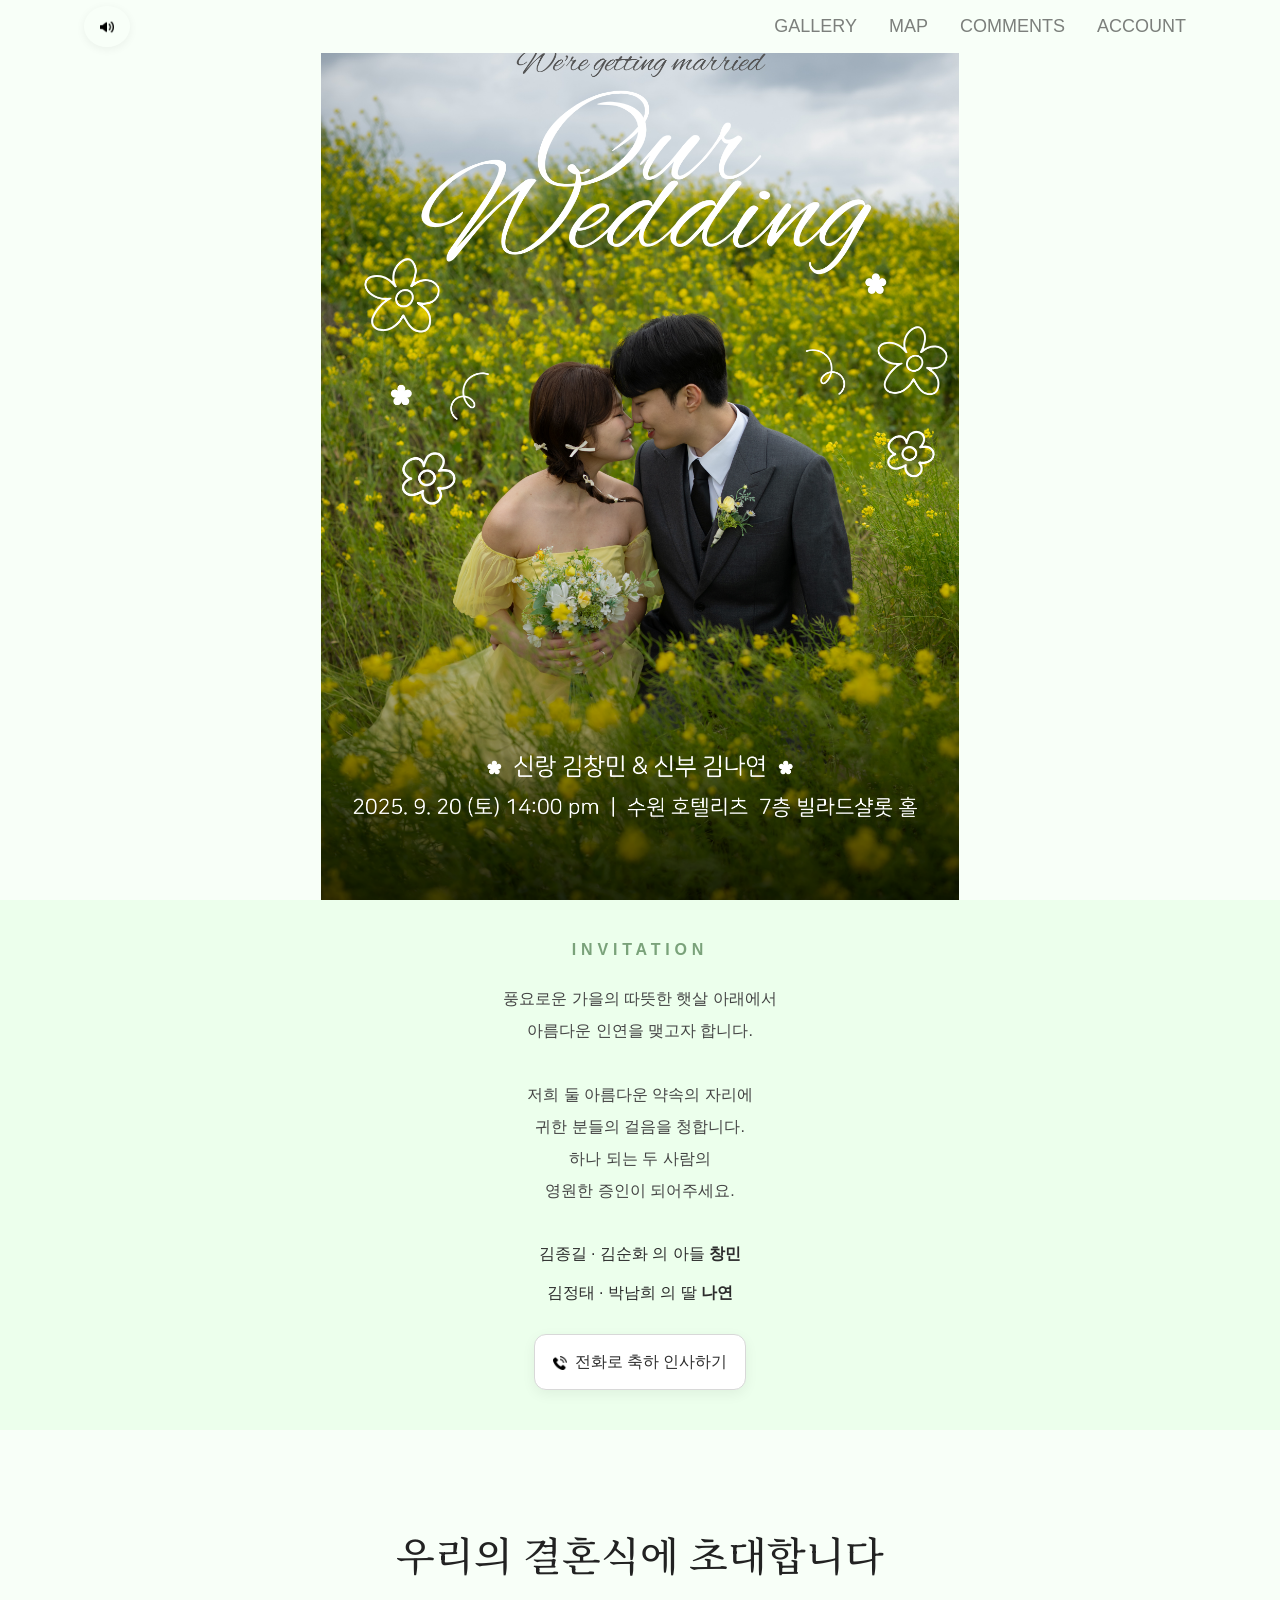
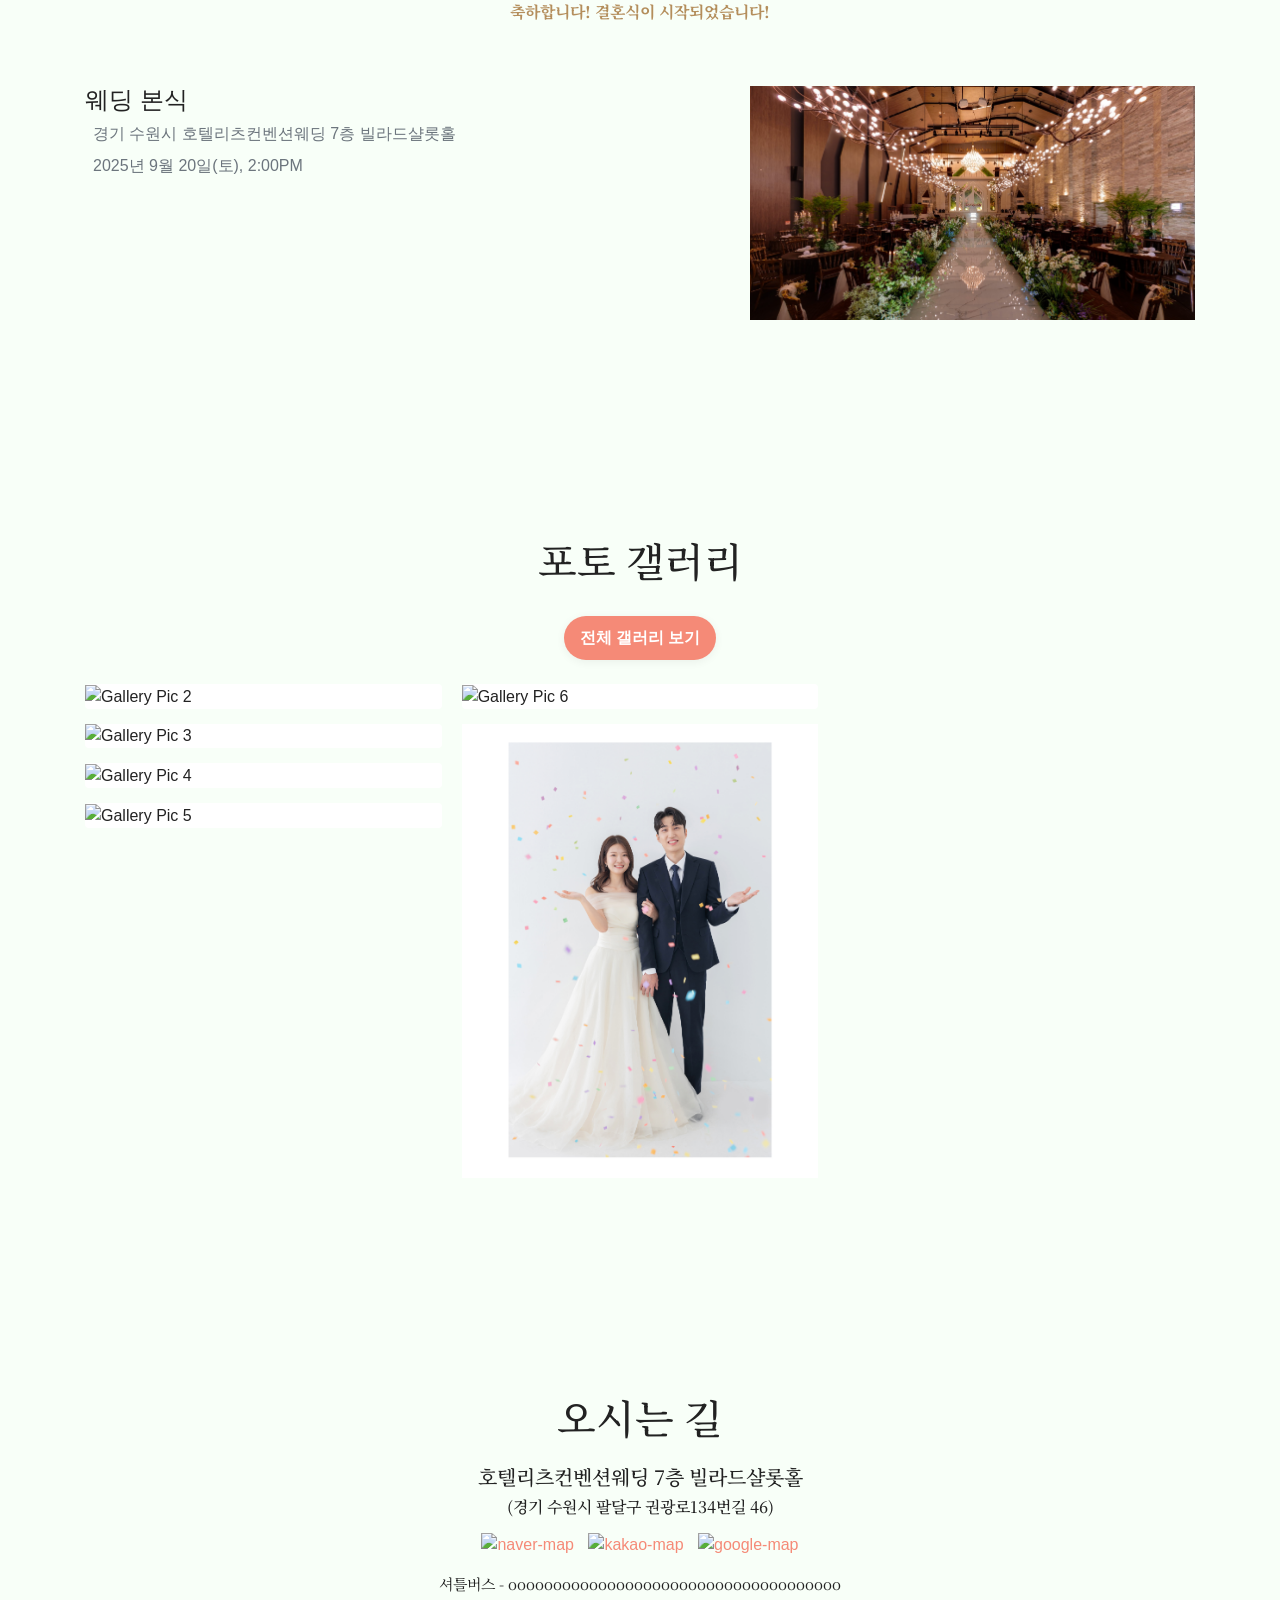
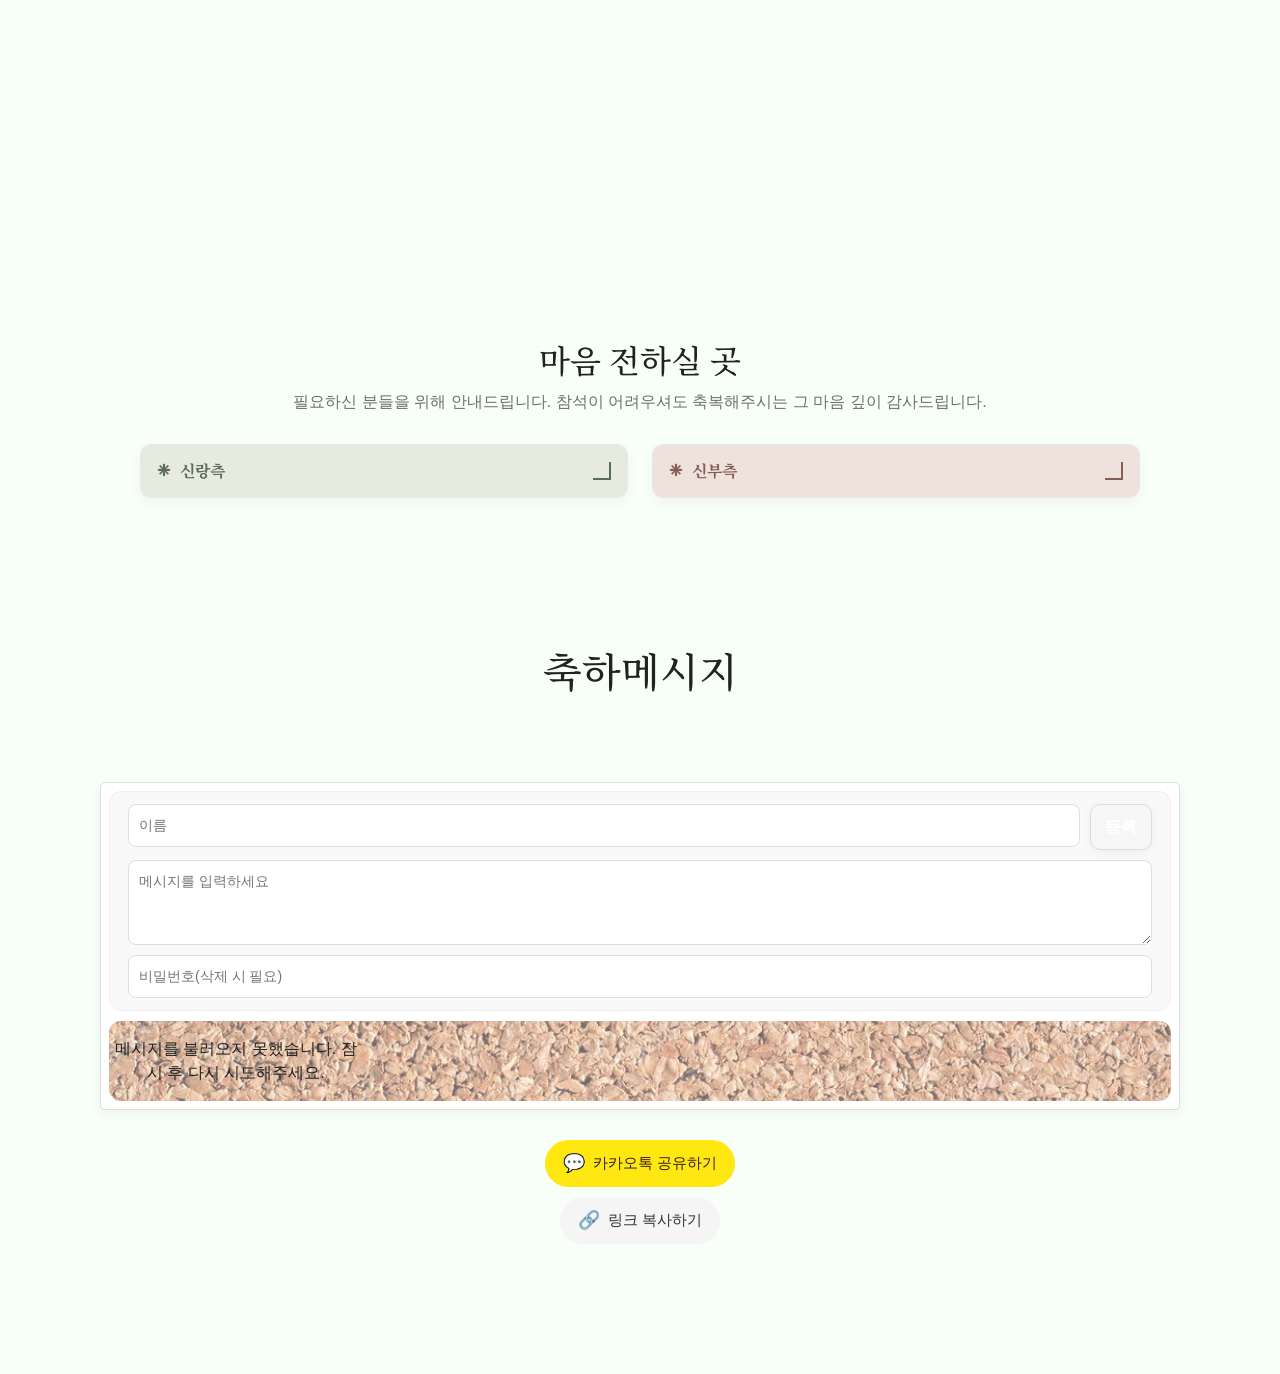
==== commit b76244d9: "3 3" ====
--- a/docs/index.html
+++ b/docs/index.html
@@ -2,285 +2,95 @@
 <html lang="en-US" data-loading="1">
 
 <head>
-  <link href="https://cdn.jsdelivr.net/npm/bootstrap@5.3.3/dist/css/bootstrap.min.css" rel="stylesheet">
-
-  <style>
-  /* 전체를 덮는 로딩 오버레이 */
-  #loadingOverlay{
-    position:fixed; inset:0; z-index:99999;
-    display:flex; align-items:center; justify-content:center;
-    background:#f8fff8;
-    font-family:'Great Vibes', cursive;
-  }
-  .load-text{ font-size:clamp(36px, 6vw, 64px); color:#7DA27D; white-space:pre-line; text-align:center; }
-  .char{ opacity:0; transition:opacity .5s; }
-  .char.show{ opacity:1; }
-
-  /* 본문은 처음엔 숨김 */
-  #pageContent{ visibility:hidden; }
-
-
-  /* 로딩 중 스크롤 잠금 */
-  body.no-scroll {
-    overflow: hidden;
-    height: 100vh;
-  }
-
-  /* 본문은 처음에 보이지 않게 + 페이드인 준비 */
-  #pageContent {
-    opacity: 0;
-    visibility: hidden;          /* 레이아웃은 유지, 화면엔 안 보이게 */
-    transform: translateY(8px);   /* 살짝 아래서 올라오도록 */
-    transition: opacity .6s ease, transform .6s ease, visibility 0s linear .6s;
-    /* visibility는 .show가 되기 전까지 숨김 유지, .6s 뒤 보이도록 딜레이 */
-    will-change: opacity, transform;
-  }
-  /* 로딩 끝난 뒤 클래스 추가되면 등장 */
-  #pageContent.show {
-    opacity: 1;
-    visibility: visible;
-    transform: none;
-    transition: opacity .6s ease, transform .6s ease, visibility 0s; /* 즉시 보이기 */
-  }
-
-  /* 모션 최소화 설정을 존중 */
-  @media (prefers-reduced-motion: reduce) {
-    #pageContent { transition: none; transform: none; }
-  }
-
-  /* 로딩 오버레이가 확실히 덮도록 */
-  #loadingOverlay {
-    position: fixed; inset: 0; z-index: 99999;
-    display: flex; align-items: center; justify-content: center;
-    background: #f8fff8;
-  }
-</style>
-  
-<style>
-  @media (max-width: 480px){
-  #guestbookForm{ grid-template-columns: 1fr; }
-  }
-  /* 한 번만 선언해두면 잔여 1~2px 넘침 방지에 좋아요 */
-  *, *::before, *::after { box-sizing: border-box; }
-  html, body { overflow-x: hidden; -webkit-text-size-adjust: 100%; }
-
-/* 폼의 1열을 '줄어들 수 있는' 열로 */
-#guestbookForm{
-  grid-template-columns: minmax(0,1fr) auto;
-  max-width: 100%;
-  }
-
-  #guestbookList{
-    grid-template-columns: repeat(auto-fill, minmax(200px, 1fr));
-    max-width: 100%;
-  }
-
-/* 그리드 자식이 줄어들도록 강제 (KaKao WebView 중요) */
-#guestbookForm > * { min-width: 0; }
-#guestbookForm input,
-#guestbookForm textarea,
-#guestbookForm button { max-width: 100%; }
-
-</style>
-
-<style>
-  /* 공통 페이드인 */
-  .fade-in {
-    opacity: 0;
-    transform: translateY(8px);
-    transition: opacity 1.7s ease, transform 1.7s ease;
-    will-change: opacity, transform;
-  }
-  .fade-in.show {
-    opacity: 1;
-    transform: none;
-  }
-</style>
-
-
-
-<link href="https://fonts.googleapis.com/css2?family=Great+Vibes&display=swap" rel="stylesheet">
-
-
-    <meta charset="UTF-8">
-    <meta content="IE=edge" http-equiv="X-UA-Compatible">
-    <meta content="width=device-width, initial-scale=1" name="viewport">
-    <meta name="viewport" content="width=device-width, initial-scale=1, viewport-fit=cover">
-    <title>창민과 나연의 결혼식에 초대합니다</title>
-    <meta content="김창민과 김나연의 결혼식에 와서 축하해주세요~!" name="description"/>
-    <meta property="og:image" content="images/main-background.jpeg">
-    <meta property="fb:app_id" content="781066922265598" />
-    <meta property="fb:admins" content="Choi.Anderson"/>
-    <link href="images/favicon/apple-touch-icon.png" rel="apple-touch-icon" sizes="180x180">
-    <link href="images/favicon/favicon-32x32.png" rel="icon" sizes="32x32" type="image/png">
-    <link href="images/favicon/favicon-16x16.png" rel="icon" sizes="16x16" type="image/png">
-    <link href="https://fonts.googleapis.com/css?family=Dosis:400,500" rel="stylesheet">
-    <link href="https://fonts.googleapis.com/css?family=Great+Vibes" rel="stylesheet">
-    <link href="css/ekko-lightbox.css" rel="stylesheet">
-    <link href="styles/main.css" rel="stylesheet">
-    <link href="https://fonts.googleapis.com/css?family=Gamja+Flower|Gugi|Noto+Serif+KR|Stylish|Sunflower:300"
-          rel="stylesheet">
-    <script src="https://code.jquery.com/jquery-2.2.1.js"></script>
-
-
-    <link href="https://maxcdn.bootstrapcdn.com/font-awesome/4.7.0/css/font-awesome.min.css" rel="stylesheet">
-    <script src="https://cdn.emailjs.com/sdk/2.3.2/email.min.js" type="text/javascript"></script>
-    <script src="https://cdnjs.cloudflare.com/ajax/libs/remarkable/1.7.1/remarkable.js" type="text/javascript"></script>
-    <script type="text/javascript">
-        function sendMail() {
-
-            (function () {
-                emailjs.init("user_yjLL5xG0A3kkOCH5BGIDh");
-                emailjs.send("wedding-mail", "gift_send", {
-                    name: $("#sender-name").value,
-                    gift: $("#gift-name").text(),
-                    message: $("#sender-message").value
-                }).then(function (response) {
-                    console.log("SUCCESS. status=%d, text=%s", response.status, response.text);
-                }, function (err) {
-                    console.log("FAILED. error=", err);
-                });
-            })();
-        }
-
-        function findGetParameter(parameterName) {
-            var result = null,
-                tmp = [];
-            location.search
-                .substr(1)
-                .split("&")
-                .forEach(function (item) {
-                  tmp = item.split("=");
-                  if (tmp[0] === parameterName) result = decodeURIComponent(tmp[1]);
-                });
-            return result;
-        }
-
-        $(document).ready(function () {
-
-            function getText(){
-                var result = null;
-                $.ajax( { url: "https://raw.githubusercontent.com/AndersonChoi/wedding-card/master/README.md",
-                        type: 'get',
-                        dataType: 'html',
-                        async: false,
-                        success: function(data) { result = data; }
-                    }
-                );
-                FileReady = true;
-                return result;
-            }
-            var markdown_source = getText();
-            var comment_contents = markdown_source.split("축하의 말")[1];
-
-            var md = new Remarkable();
-            $("#comments").append(md.render(comment_contents));
-
-            
-            if(findGetParameter('gift')=='false'){
-                $('#gifts').hide();
-            }
-        });
-
-
-
-
-    </script>
-
-<style>
-  /* 로딩 중: 스크롤/상호작용 차단 + 본문/페이드 요소 완전 숨김 */
-  html[data-loading="1"] body { overflow: hidden; height: 100vh; overscroll-behavior: none; }
-  html[data-loading="1"] #pageContent {
-    opacity: 0; visibility: hidden; pointer-events: none; transform: translateY(8px);
-  }
-  html[data-loading="1"] .fade-in { opacity: 0 !important; transform: translateY(8px) !important; }
-  #loadingOverlay { pointer-events: all; touch-action: none; } /* 오버레이가 이벤트 먹도록 */
-
-  /* 로딩 해제 후: 자연스런 페이드인 */
-  html:not([data-loading="1"]) #pageContent {
-    opacity: 1; visibility: visible; transform: none;
-    transition: opacity .6s ease, transform .6s ease;
-  }
-  html:not([data-loading="1"]) .fade-in.show {
-    opacity: 1; transform: none;
-  }
-
-  :root{
-  --safe-top: env(safe-area-inset-top, 0px);
-  --safe-bottom: env(safe-area-inset-bottom, 0px);
-}
-
-/* iOS 주소창 높이 문제 대응 */
-#loadingOverlay{
-  height: 100vh;
-  padding-top: calc(12px + var(--safe-top));
-  padding-bottom: calc(12px + var(--safe-bottom));
-}
-@supports (height: 100dvh){
-  #loadingOverlay{ height: 100dvh; }
-}
-
-/* 로딩 중 아이폰 바운스/튕김 방지 */
-html[data-loading="1"] body{
-  position: fixed; inset: 0; width: 100%;
-  overscroll-behavior: none;
-}
-
-/* 음악 컨트롤이 노치/상단바에 가리지 않도록 */
-.music-top{
-  top: calc(12px + var(--safe-top));
-}
-
-/* 터치 하이라이트/텍스트 드래그 최소화 */
-a, button { -webkit-tap-highlight-color: rgba(0,0,0,.08); }
-* { -webkit-touch-callout: none; }
-
-/* 이미지/아이프레임 반응형 보장 */
-img, iframe { max-width: 100%; height: auto; }
-
-/* 480px 이하(휴대폰) 최적화 */
-@media (max-width: 480px){
-  .ww-couple-name { font-size: 2.2em !important; }
-  .ww-title { font-size: 0.95em !important; letter-spacing: 0; }
-  .music-top{ gap: 8px; padding: 6px 10px; }
-  .volume-slider{ width: 60px; } /* 기본 30px → 모바일에서 조금 넉넉히 */
-  .gift-grid{ gap: 16px; }
-  .gift-card{ flex-basis: 100%; }
-  .map-icon{ width: 52px; height: auto; } /* 터치 타겟 유지 */
-}
-
-/* 360px 이하(아주 작은 기기) */
-@media (max-width: 360px){
-  .volume-slider{ width: 48px; }
-  .music-btn{ width: 32px; height: 32px; font-size: 12px; }
-}
-
-.ww-wedding-announcement {
-  position: relative; /* 기준 부모 */
-}
-
-.hero-sub {
-  position: absolute;
-  top: 10%; /* 사진 상단에서 5% (원하면 3%~10%로 조절) */
-  left: 50%;
-  transform: translateX(-50%);
-  display: inline-block;   /* 문구 길이만큼만 박스 차지 */
-  text-align: center;
-  color: #fff;
-  margin: 0;
-  z-index: 3;
-  white-space: nowrap;
-}
-
-.ww-announcement-container {
-  margin-top: 10em;   /* 글자 크기 기준 3줄 정도 아래로 */
-}
-
-
-</style>
-
-
-</head>
+  </head>
+
+  <link href="https://fonts.googleapis.com/css2?family=Great+Vibes&display=swap" rel="stylesheet">
+
+
+  <meta charset="UTF-8">
+  <meta content="IE=edge" http-equiv="X-UA-Compatible">
+  <meta content="width=device-width, initial-scale=1" name="viewport">
+  <meta name="viewport" content="width=device-width, initial-scale=1, viewport-fit=cover">
+  <title>창민과 나연의 결혼식에 초대합니다</title>
+  <meta content="김창민과 김나연의 결혼식에 와서 축하해주세요~!" name="description"/>
+  <meta property="og:image" content="images/main-background.jpeg">
+  <meta property="fb:app_id" content="781066922265598" />
+  <meta property="fb:admins" content="Choi.Anderson"/>
+  <link href="images/favicon/apple-touch-icon.png" rel="apple-touch-icon" sizes="180x180">
+  <link href="images/favicon/favicon-32x32.png" rel="icon" sizes="32x32" type="image/png">
+  <link href="images/favicon/favicon-16x16.png" rel="icon" sizes="16x16" type="image/png">
+  <link href="https://fonts.googleapis.com/css?family=Dosis:400,500" rel="stylesheet">
+  <link href="https://fonts.googleapis.com/css?family=Great+Vibes" rel="stylesheet">
+  <link href="css/ekko-lightbox.css" rel="stylesheet">
+  <link href="styles/main.css" rel="stylesheet">
+  <link href="https://fonts.googleapis.com/css?family=Gamja+Flower|Gugi|Noto+Serif+KR|Stylish|Sunflower:300"
+        rel="stylesheet">
+  <script src="https://code.jquery.com/jquery-2.2.1.js"></script>
+
+
+  <link href="https://maxcdn.bootstrapcdn.com/font-awesome/4.7.0/css/font-awesome.min.css" rel="stylesheet">
+  <script src="https://cdn.emailjs.com/sdk/2.3.2/email.min.js" type="text/javascript"></script>
+  <script src="https://cdnjs.cloudflare.com/ajax/libs/remarkable/1.7.1/remarkable.js" type="text/javascript"></script>
+  <script type="text/javascript">
+      function sendMail() {
+
+          (function () {
+              emailjs.init("user_yjLL5xG0A3kkOCH5BGIDh");
+              emailjs.send("wedding-mail", "gift_send", {
+                  name: $("#sender-name").value,
+                  gift: $("#gift-name").text(),
+                  message: $("#sender-message").value
+              }).then(function (response) {
+                  console.log("SUCCESS. status=%d, text=%s", response.status, response.text);
+              }, function (err) {
+                  console.log("FAILED. error=", err);
+              });
+          })();
+      }
+
+      function findGetParameter(parameterName) {
+          var result = null,
+              tmp = [];
+          location.search
+              .substr(1)
+              .split("&")
+              .forEach(function (item) {
+                tmp = item.split("=");
+                if (tmp[0] === parameterName) result = decodeURIComponent(tmp[1]);
+              });
+          return result;
+      }
+
+      $(document).ready(function () {
+
+          function getText(){
+              var result = null;
+              $.ajax( { url: "https://raw.githubusercontent.com/AndersonChoi/wedding-card/master/README.md",
+                      type: 'get',
+                      dataType: 'html',
+                      async: false,
+                      success: function(data) { result = data; }
+                  }
+              );
+              FileReady = true;
+              return result;
+          }
+          var markdown_source = getText();
+          var comment_contents = markdown_source.split("축하의 말")[1];
+
+          var md = new Remarkable();
+          $("#comments").append(md.render(comment_contents));
+
+          
+          if(findGetParameter('gift')=='false'){
+              $('#gifts').hide();
+          }
+      });
+
+
+
+
+  </script>
 
 <body id="top" class="no-scroll">
 
@@ -300,48 +110,27 @@
 <div class="page-content">
     <div class="div">
         <div class="ww-home-page" id="home">
-            <div class="ww-wedding-announcement d-flex align-items-center justify-content-start">
-                <div class="container ww-announcement-container">
-                    <p class="h2 ww-title hero-sub"
-                      style="font-family:'Share Tech',cursive; font-size:0.7em">
-                      | WE ARE GETTING MARRIED |
-                    </p>
-                    <p class="h2" style="font-family:'Great Vibes'; font-size:2em">Changmin & Nayeon</p>
-                    <p class="h2 wedding-info wedding-info b"
-                       style="font-family: 'Noto Serif KR', serif; font-size:1em; letter-spacing:0px; line-height: 1.6">
-                        <b style="font-size:1.0em;">2025. 09. 20. SAT PM 02:00</b>
-                        <br>경기 수원 호텔리츠컨벤션웨딩 7층
-                    </p>
-                </div>
-            </div>
         </div>
         <div class="ww-nav-bar fixed-top bg-light">
-            <nav class="navbar navbar-expand-lg navbar-light">
+            <nav class="navbar navbar-expand-lg navbar-light" style="left: -1px;">
                 <div class="container">
                     <!-- 항상 보이는 사운드 컨트롤 (데스크톱 + 모바일 동일) -->
                   <div class="navbar-sound d-flex align-items-center ms-auto">
-                    <button class="btn btn-outline-secondary btn-sm rounded-circle playPause" aria-label="재생/일시정지">▶</button>
-                    <div class="wave ms-2" aria-hidden="true">
-                      <span class="bar"></span><span class="bar"></span><span class="bar"></span><span class="bar"></span><span class="bar"></span>
-                    </div>
-                    <input class="form-range volume ms-2" type="range" min="0" max="1" step="0.01" value="1" aria-label="볼륨" style="width:90px;">
+                    <button class="btn btn-outline-secondary btn-sm rounded-circle playPause" aria-label="재생/일시정지"><img src="images/icon/speaker.png" alt="재생" width="14" height="14"></button>
                   </div>
-                    <button class="navbar-toggler" type="button"
-                            data-bs-toggle="collapse" data-bs-target="#ww-navbarNav"
-                            aria-controls="ww-navbarNav" aria-expanded="false" aria-label="Toggle navigation">
+                    <button class="navbar-toggler" type="button" data-bs-toggle="collapse" data-bs-target="#ww-navbarNav" aria-controls="ww-navbarNav" aria-expanded="false" aria-label="Toggle navigation">
                       <span class="navbar-toggler-icon"></span>
                     </button>
                     <div class="collapse navbar-collapse text-uppercase" id="ww-navbarNav">
                         <ul class="navbar-nav ml-auto">
-                            <li class="nav-item"><a class="nav-link smooth-scroll" href="#home">Home</a></li>
-                            <li class="nav-item"><a class="nav-link smooth-scroll" href="#events">Events</a></li>
-                            <li class="nav-item"><a class="nav-link smooth-scroll" href="#gallery">Gallery</a></li>
+                            <li class="nav-item" style="top: 4.00001px; left: 11px;"><a class="nav-link smooth-scroll" href="#gallery">Gallery</a></li>
                             <li class="nav-item"><a class="nav-link smooth-scroll" href="#map">Map</a></li>
                             <li class="nav-item"><a class="nav-link smooth-scroll" href="#comment">Comments</a></li>
                             <li class="nav-item"><a class="nav-link smooth-scroll" href="#account">Account</a></li>
                         </ul>
                     </div>
-                </div>
+                
+</div>
             </nav>
         </div>
 
@@ -1245,8 +1034,8 @@
   // (B) 로딩 글자 애니 후: 게이트 해제 → 옵저버 시작 → 오버레이 제거
   (function(){
     const MESSAGE = "Happy\nWedding\nDay";
-    const STEP_MS = 180;
-    const EXTRA_WAIT_MS = 800;
+    const STEP_MS = 0; <!--180, 800-->
+    const EXTRA_WAIT_MS = 0;
 
     const overlay = document.getElementById('loadingOverlay');
     const textBox = document.getElementById('loadingText');
@@ -1341,4 +1130,5 @@
 <script src="https://cdn.jsdelivr.net/npm/bootstrap@5.3.3/dist/js/bootstrap.bundle.min.js"></script>
 
 </body>
+
 </html>
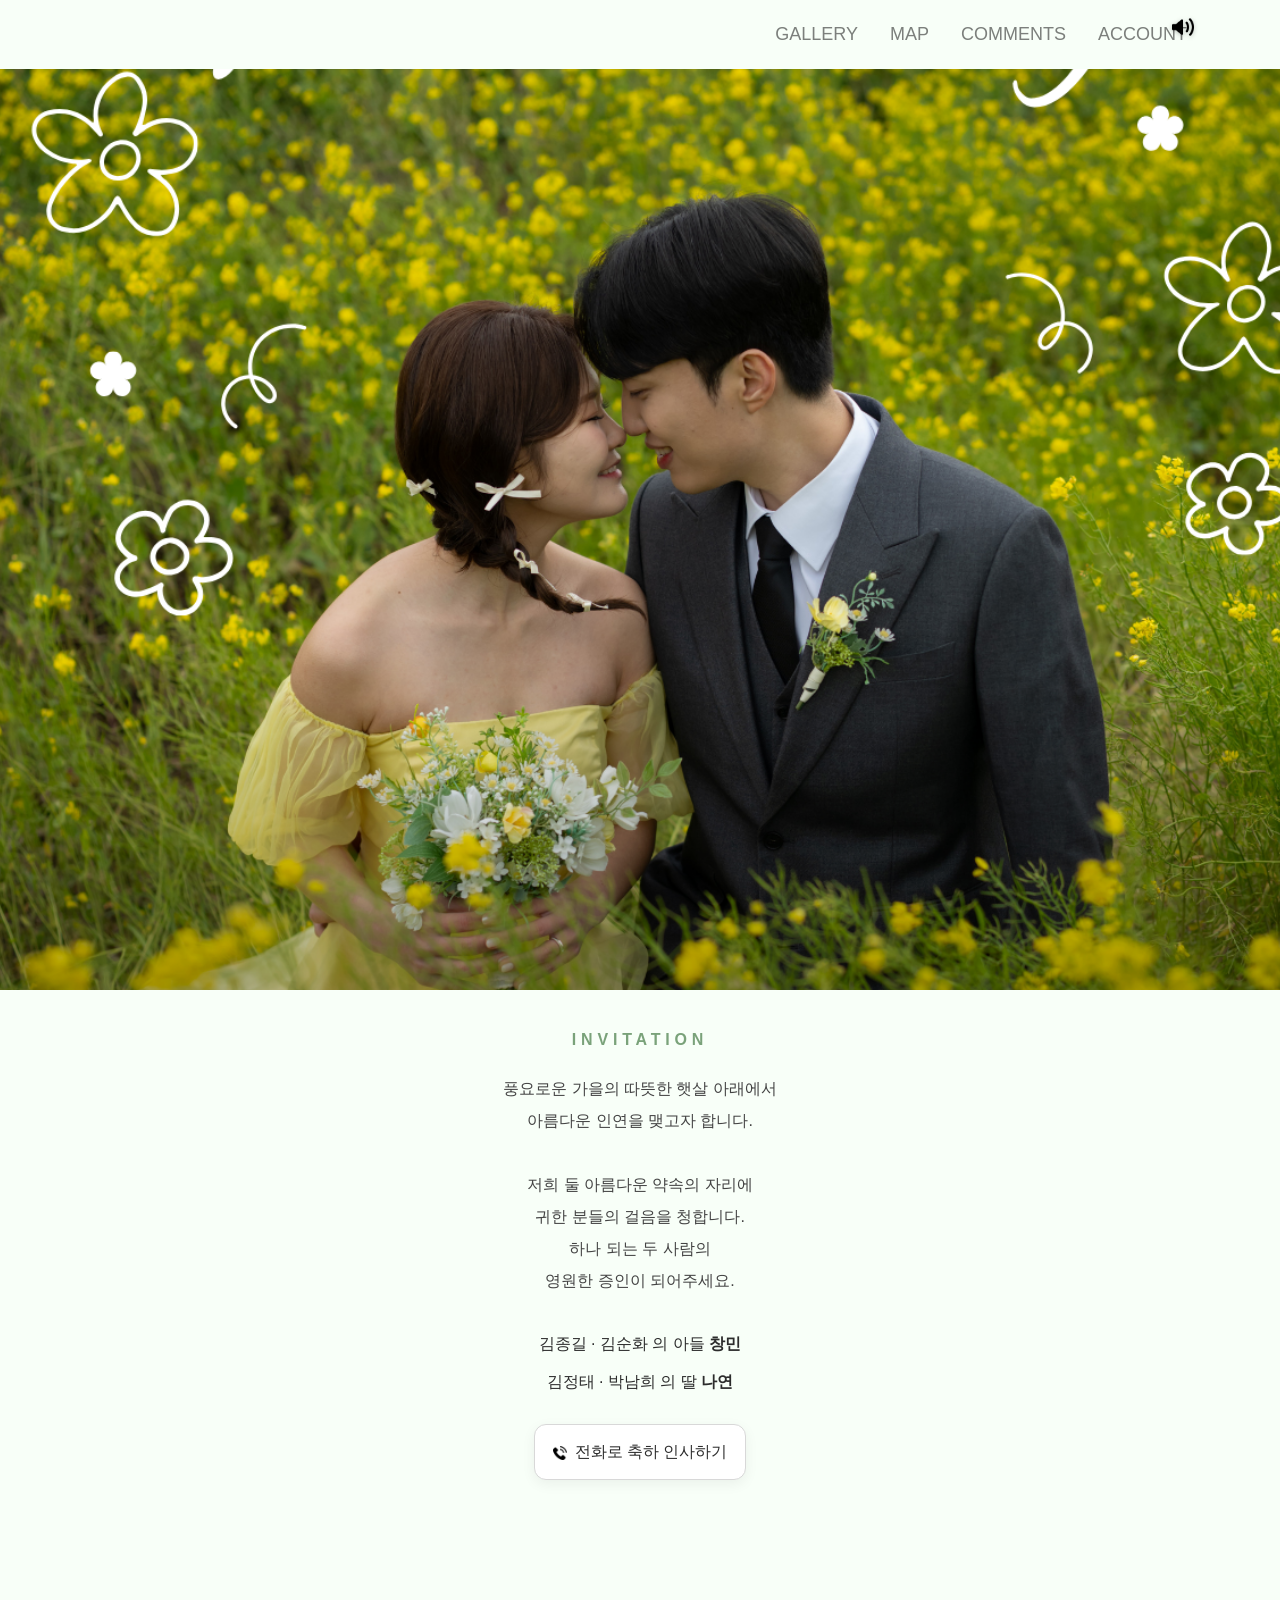
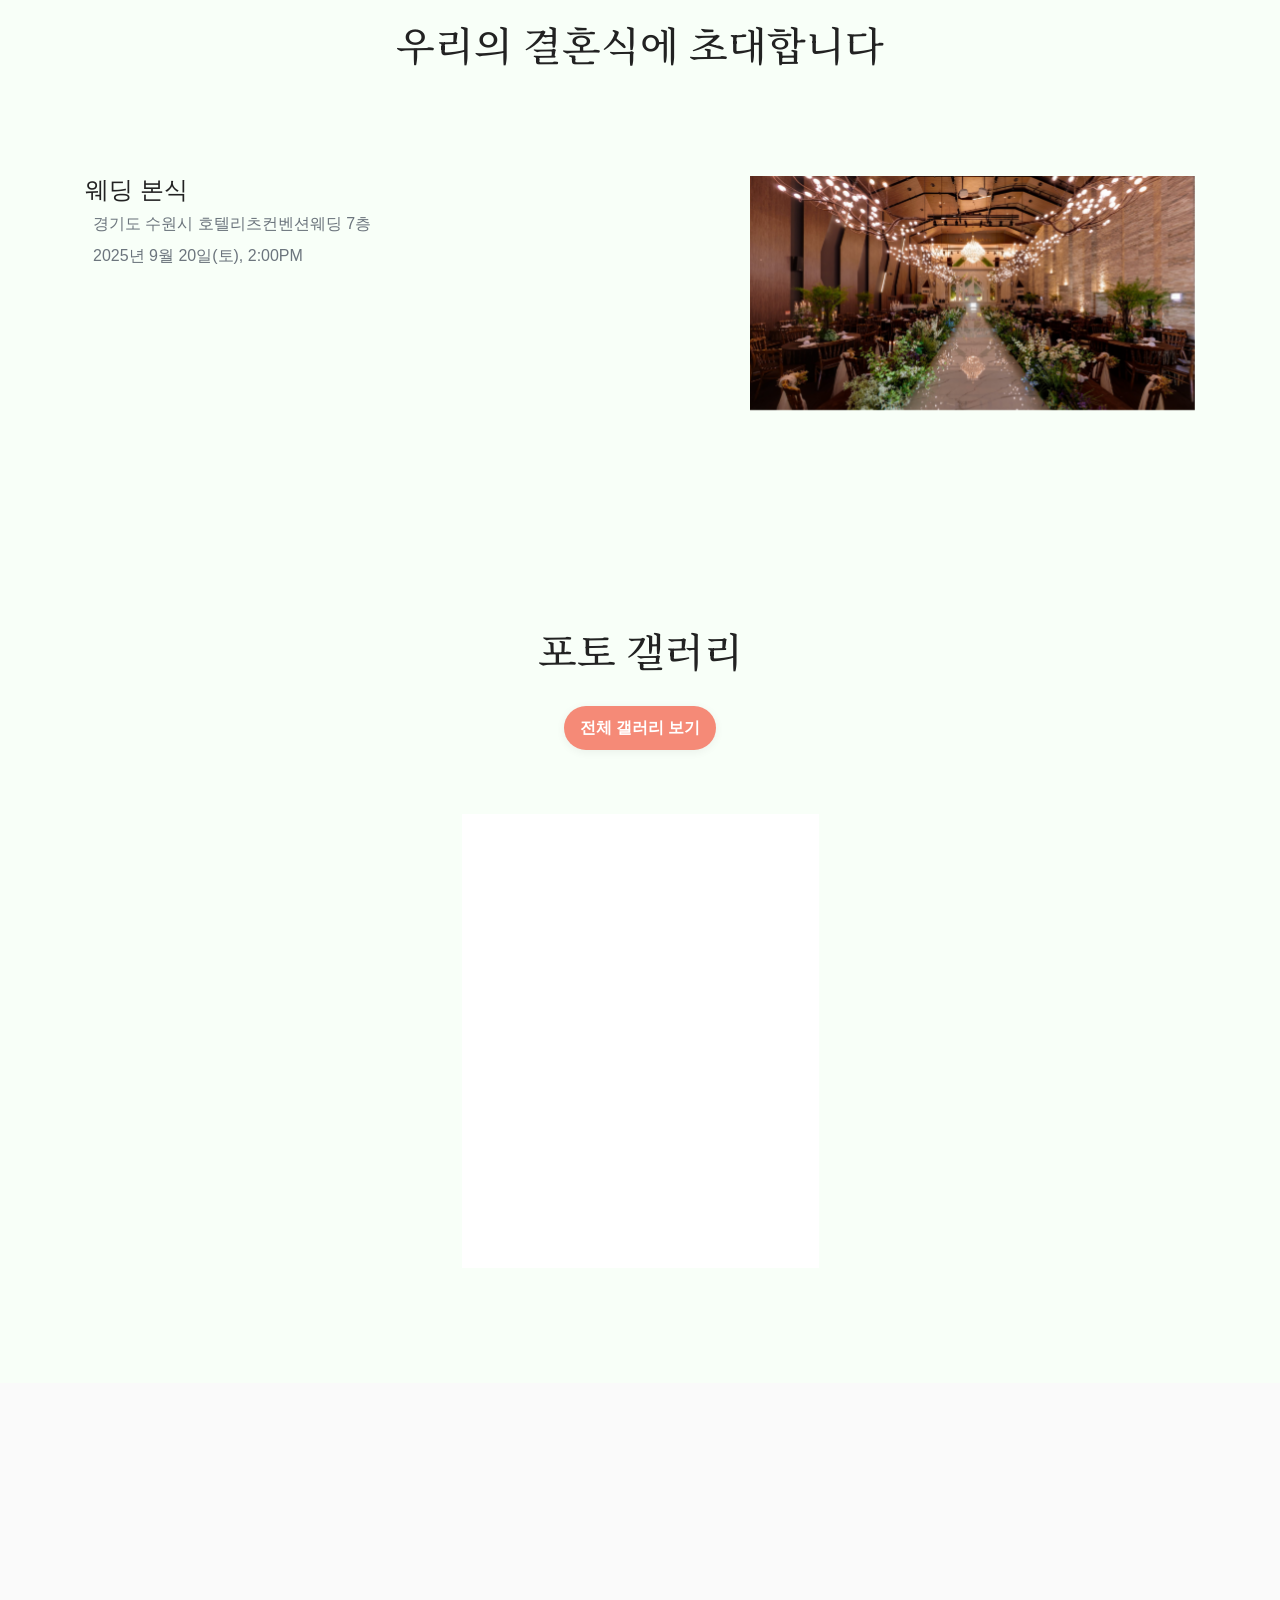
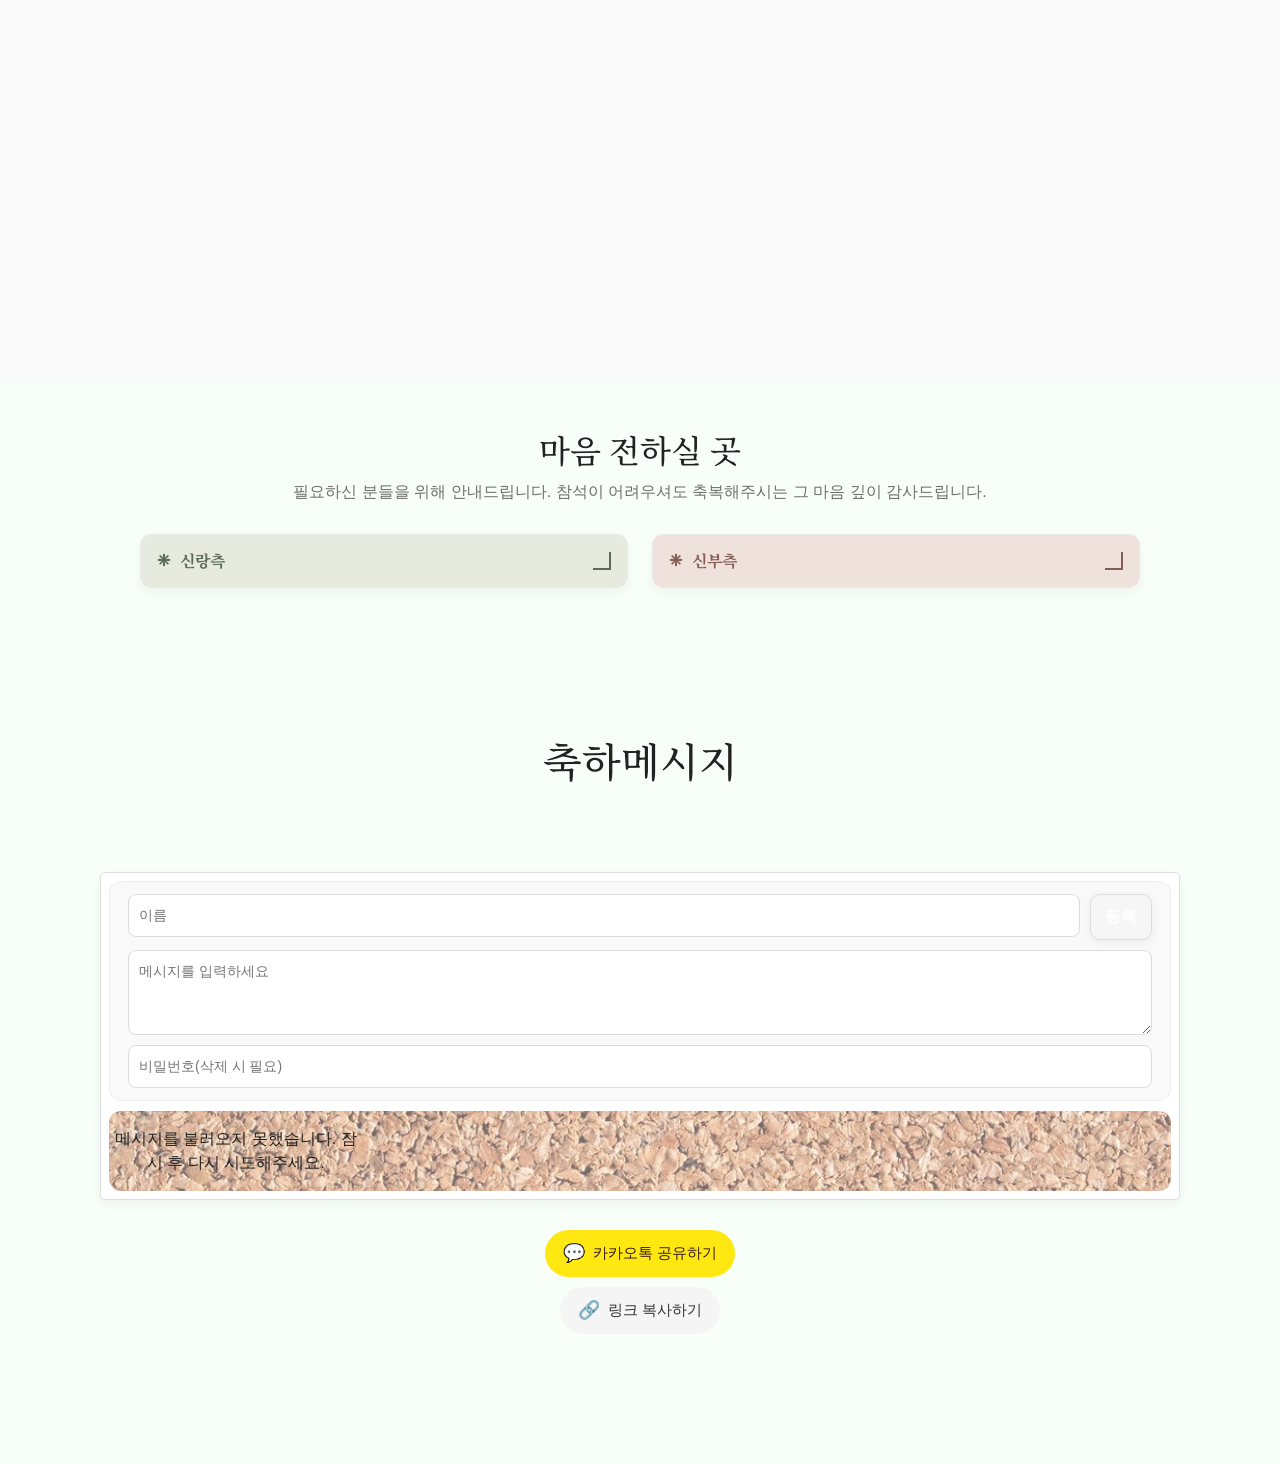
==== commit 7168105b: "4 4" ====
--- a/docs/index.html
+++ b/docs/index.html
@@ -2,95 +2,276 @@
 <html lang="en-US" data-loading="1">
 
 <head>
-  </head>
-
-  <link href="https://fonts.googleapis.com/css2?family=Great+Vibes&display=swap" rel="stylesheet">
-
-
-  <meta charset="UTF-8">
-  <meta content="IE=edge" http-equiv="X-UA-Compatible">
-  <meta content="width=device-width, initial-scale=1" name="viewport">
-  <meta name="viewport" content="width=device-width, initial-scale=1, viewport-fit=cover">
-  <title>창민과 나연의 결혼식에 초대합니다</title>
-  <meta content="김창민과 김나연의 결혼식에 와서 축하해주세요~!" name="description"/>
-  <meta property="og:image" content="images/main-background.jpeg">
-  <meta property="fb:app_id" content="781066922265598" />
-  <meta property="fb:admins" content="Choi.Anderson"/>
-  <link href="images/favicon/apple-touch-icon.png" rel="apple-touch-icon" sizes="180x180">
-  <link href="images/favicon/favicon-32x32.png" rel="icon" sizes="32x32" type="image/png">
-  <link href="images/favicon/favicon-16x16.png" rel="icon" sizes="16x16" type="image/png">
-  <link href="https://fonts.googleapis.com/css?family=Dosis:400,500" rel="stylesheet">
-  <link href="https://fonts.googleapis.com/css?family=Great+Vibes" rel="stylesheet">
-  <link href="css/ekko-lightbox.css" rel="stylesheet">
-  <link href="styles/main.css" rel="stylesheet">
-  <link href="https://fonts.googleapis.com/css?family=Gamja+Flower|Gugi|Noto+Serif+KR|Stylish|Sunflower:300"
-        rel="stylesheet">
-  <script src="https://code.jquery.com/jquery-2.2.1.js"></script>
-
-
-  <link href="https://maxcdn.bootstrapcdn.com/font-awesome/4.7.0/css/font-awesome.min.css" rel="stylesheet">
-  <script src="https://cdn.emailjs.com/sdk/2.3.2/email.min.js" type="text/javascript"></script>
-  <script src="https://cdnjs.cloudflare.com/ajax/libs/remarkable/1.7.1/remarkable.js" type="text/javascript"></script>
-  <script type="text/javascript">
-      function sendMail() {
-
-          (function () {
-              emailjs.init("user_yjLL5xG0A3kkOCH5BGIDh");
-              emailjs.send("wedding-mail", "gift_send", {
-                  name: $("#sender-name").value,
-                  gift: $("#gift-name").text(),
-                  message: $("#sender-message").value
-              }).then(function (response) {
-                  console.log("SUCCESS. status=%d, text=%s", response.status, response.text);
-              }, function (err) {
-                  console.log("FAILED. error=", err);
-              });
-          })();
-      }
-
-      function findGetParameter(parameterName) {
-          var result = null,
-              tmp = [];
-          location.search
-              .substr(1)
-              .split("&")
-              .forEach(function (item) {
-                tmp = item.split("=");
-                if (tmp[0] === parameterName) result = decodeURIComponent(tmp[1]);
-              });
-          return result;
-      }
-
-      $(document).ready(function () {
-
-          function getText(){
-              var result = null;
-              $.ajax( { url: "https://raw.githubusercontent.com/AndersonChoi/wedding-card/master/README.md",
-                      type: 'get',
-                      dataType: 'html',
-                      async: false,
-                      success: function(data) { result = data; }
-                  }
-              );
-              FileReady = true;
-              return result;
-          }
-          var markdown_source = getText();
-          var comment_contents = markdown_source.split("축하의 말")[1];
-
-          var md = new Remarkable();
-          $("#comments").append(md.render(comment_contents));
-
-          
-          if(findGetParameter('gift')=='false'){
-              $('#gifts').hide();
-          }
-      });
-
-
-
-
-  </script>
+  <link href="https://cdn.jsdelivr.net/npm/bootstrap@5.3.3/dist/css/bootstrap.min.css" rel="stylesheet">
+  <link rel="preload" href="/fonts/NotoSerifKR-Regular.woff2?v=5" as="font" type="font/woff2" crossorigin>
+  <link rel="preload" href="/fonts/NotoSerifKR-Bold.woff2?v=5" as="font" type="font/woff2" crossorigin>
+  <link rel="stylesheet" href="/fonts/stylesheet.css?v=5">
+  
+  <style>
+  /* 전체를 덮는 로딩 오버레이 */
+  #loadingOverlay{
+    position:fixed; inset:0; z-index:99999;
+    display:flex; align-items:center; justify-content:center;
+    background:#f8fff8;
+    font-family:'Great Vibes', cursive;
+  }
+  .load-text{ font-size:clamp(36px, 6vw, 64px); color:#7DA27D; white-space:pre-line; text-align:center; }
+  .char{ opacity:0; transition:opacity .5s; }
+  .char.show{ opacity:1; }
+
+  /* 본문은 처음엔 숨김 */
+  #pageContent{ visibility:hidden; }
+
+
+  /* 로딩 중 스크롤 잠금 */
+  body.no-scroll {
+    overflow: hidden;
+    height: 100vh;
+  }
+
+  /* 본문은 처음에 보이지 않게 + 페이드인 준비 */
+  #pageContent {
+    opacity: 0;
+    visibility: hidden;          /* 레이아웃은 유지, 화면엔 안 보이게 */
+    transform: translateY(8px);   /* 살짝 아래서 올라오도록 */
+    transition: opacity .6s ease, transform .6s ease, visibility 0s linear .6s;
+    /* visibility는 .show가 되기 전까지 숨김 유지, .6s 뒤 보이도록 딜레이 */
+    will-change: opacity, transform;
+  }
+  /* 로딩 끝난 뒤 클래스 추가되면 등장 */
+  #pageContent.show {
+    opacity: 1;
+    visibility: visible;
+    transform: none;
+    transition: opacity .6s ease, transform .6s ease, visibility 0s; /* 즉시 보이기 */
+  }
+
+  /* 모션 최소화 설정을 존중 */
+  @media (prefers-reduced-motion: reduce) {
+    #pageContent { transition: none; transform: none; }
+  }
+
+  /* 로딩 오버레이가 확실히 덮도록 */
+  #loadingOverlay {
+    position: fixed; inset: 0; z-index: 99999;
+    display: flex; align-items: center; justify-content: center;
+    background: #f8fff8;
+  }
+
+  body {
+    font-family: 'Noto Serif KR', 'Apple SD Gothic Neo', 'Malgun Gothic', serif;
+  }
+  
+</style>
+  
+<style>
+  @media (max-width: 480px){
+  #guestbookForm{ grid-template-columns: 1fr; }
+  }
+  /* 한 번만 선언해두면 잔여 1~2px 넘침 방지에 좋아요 */
+  *, *::before, *::after { box-sizing: border-box; }
+  html, body { overflow-x: hidden; -webkit-text-size-adjust: 100%; }
+
+/* 폼의 1열을 '줄어들 수 있는' 열로 */
+#guestbookForm{
+  grid-template-columns: minmax(0,1fr) auto;
+  max-width: 100%;
+  }
+
+  #guestbookList{
+    grid-template-columns: repeat(auto-fill, minmax(200px, 1fr));
+    max-width: 100%;
+  }
+
+/* 그리드 자식이 줄어들도록 강제 (KaKao WebView 중요) */
+#guestbookForm > * { min-width: 0; }
+#guestbookForm input,
+#guestbookForm textarea,
+#guestbookForm button { max-width: 100%; }
+
+</style>
+
+<style>
+  /* 공통 페이드인 */
+  .fade-in {
+    opacity: 0;
+    transform: translateY(8px);
+    transition: opacity 1.7s ease, transform 1.7s ease;
+    will-change: opacity, transform;
+  }
+  .fade-in.show {
+    opacity: 1;
+    transform: none;
+  }
+</style>
+
+
+<link href="https://fonts.googleapis.com/css2?family=Great+Vibes&display=swap" rel="stylesheet">
+
+
+    <meta charset="UTF-8">
+    <meta content="IE=edge" http-equiv="X-UA-Compatible">
+    <meta content="width=device-width, initial-scale=1" name="viewport">
+    <meta name="viewport" content="width=device-width, initial-scale=1, viewport-fit=cover">
+    <title>창민과 나연의 결혼식에 초대합니다</title>
+    <meta content="김창민과 김나연의 결혼식에 와서 축하해주세요~!" name="description"/>
+    <meta property="og:image" content="images/main-background.jpeg">
+    <meta property="fb:app_id" content="781066922265598" />
+    <meta property="fb:admins" content="Choi.Anderson"/>
+    <link href="images/favicon/apple-touch-icon.png" rel="apple-touch-icon" sizes="180x180">
+    <link href="images/favicon/favicon-32x32.png" rel="icon" sizes="32x32" type="image/png">
+    <link href="images/favicon/favicon-16x16.png" rel="icon" sizes="16x16" type="image/png">
+    <link href="https://fonts.googleapis.com/css?family=Dosis:400,500" rel="stylesheet">
+    <link href="https://fonts.googleapis.com/css?family=Great+Vibes" rel="stylesheet">
+    <link href="css/ekko-lightbox.css" rel="stylesheet">
+    <link href="styles/main.css" rel="stylesheet">
+    <link href="https://fonts.googleapis.com/css?family=Gamja+Flower|Gugi|Noto+Serif+KR|Stylish|Sunflower:300"
+          rel="stylesheet">
+    <script src="https://code.jquery.com/jquery-2.2.1.js"></script>
+
+
+    <link href="https://maxcdn.bootstrapcdn.com/font-awesome/4.7.0/css/font-awesome.min.css" rel="stylesheet">
+    <script src="https://cdn.emailjs.com/sdk/2.3.2/email.min.js" type="text/javascript"></script>
+    <script src="https://cdnjs.cloudflare.com/ajax/libs/remarkable/1.7.1/remarkable.js" type="text/javascript"></script>
+    <script type="text/javascript">
+        function findGetParameter(parameterName) {
+            var result = null,
+                tmp = [];
+            location.search
+                .substr(1)
+                .split("&")
+                .forEach(function (item) {
+                  tmp = item.split("=");
+                  if (tmp[0] === parameterName) result = decodeURIComponent(tmp[1]);
+                });
+            return result;
+        }
+
+        $(document).ready(function () {
+
+            function getText(){
+                var result = null;
+                $.ajax( { url: "https://raw.githubusercontent.com/AndersonChoi/wedding-card/master/README.md",
+                        type: 'get',
+                        dataType: 'html',
+                        async: false,
+                        success: function(data) { result = data; }
+                    }
+                );
+                FileReady = true;
+                return result;
+            }
+            var markdown_source = getText();
+            var comment_contents = markdown_source.split("축하의 말")[1];
+
+            var md = new Remarkable();
+            $("#comments").append(md.render(comment_contents));
+
+            
+            if(findGetParameter('gift')=='false'){
+                $('#gifts').hide();
+            }
+        });
+
+
+
+
+    </script>
+
+<style>
+  /* 로딩 중: 스크롤/상호작용 차단 + 본문/페이드 요소 완전 숨김 */
+  html[data-loading="1"] body { overflow: hidden; height: 100vh; overscroll-behavior: none; }
+  html[data-loading="1"] #pageContent {
+    opacity: 0; visibility: hidden; pointer-events: none; transform: translateY(8px);
+  }
+  html[data-loading="1"] .fade-in { opacity: 0 !important; transform: translateY(8px) !important; }
+  #loadingOverlay { pointer-events: all; touch-action: none; } /* 오버레이가 이벤트 먹도록 */
+
+  /* 로딩 해제 후: 자연스런 페이드인 */
+  html:not([data-loading="1"]) #pageContent {
+    opacity: 1; visibility: visible; transform: none;
+    transition: opacity .6s ease, transform .6s ease;
+  }
+  html:not([data-loading="1"]) .fade-in.show {
+    opacity: 1; transform: none;
+  }
+
+  :root{
+  --safe-top: env(safe-area-inset-top, 0px);
+  --safe-bottom: env(safe-area-inset-bottom, 0px);
+}
+
+/* iOS 주소창 높이 문제 대응 */
+#loadingOverlay{
+  height: 100vh;
+  padding-top: calc(12px + var(--safe-top));
+  padding-bottom: calc(12px + var(--safe-bottom));
+}
+@supports (height: 100dvh){
+  #loadingOverlay{ height: 100dvh; }
+}
+
+/* 로딩 중 아이폰 바운스/튕김 방지 */
+html[data-loading="1"] body{
+  position: fixed; inset: 0; width: 100%;
+  overscroll-behavior: none;
+}
+
+/* 음악 컨트롤이 노치/상단바에 가리지 않도록 */
+.music-top{
+  top: calc(12px + var(--safe-top));
+}
+
+/* 터치 하이라이트/텍스트 드래그 최소화 */
+a, button { -webkit-tap-highlight-color: rgba(0,0,0,.08); }
+* { -webkit-touch-callout: none; }
+
+/* 이미지/아이프레임 반응형 보장 */
+img, iframe { max-width: 100%; height: auto; }
+
+/* 480px 이하(휴대폰) 최적화 */
+@media (max-width: 480px){
+  .ww-couple-name { font-size: 2.2em !important; }
+  .ww-title { font-size: 0.95em !important; letter-spacing: 0; }
+  .music-top{ gap: 8px; padding: 6px 10px; }
+  .volume-slider{ width: 60px; } /* 기본 30px → 모바일에서 조금 넉넉히 */
+  .gift-grid{ gap: 16px; }
+  .gift-card{ flex-basis: 100%; }
+  .map-icon{ width: 52px; height: auto; } /* 터치 타겟 유지 */
+}
+
+/* 360px 이하(아주 작은 기기) */
+@media (max-width: 360px){
+  .volume-slider{ width: 48px; }
+  .music-btn{ width: 32px; height: 32px; font-size: 12px; }
+}
+
+.ww-wedding-announcement {
+  position: relative; /* 기준 부모 */
+}
+
+.hero-sub {
+  position: absolute;
+  top: 10%; /* 사진 상단에서 5% (원하면 3%~10%로 조절) */
+  left: 50%;
+  transform: translateX(-50%);
+  display: inline-block;   /* 문구 길이만큼만 박스 차지 */
+  text-align: center;
+  color: #fff;
+  margin: 0;
+  z-index: 3;
+  white-space: nowrap;
+}
+
+.ww-announcement-container {
+  margin-top: 10em;   /* 글자 크기 기준 3줄 정도 아래로 */
+}
+
+
+</style>
+
+
+</head>
 
 <body id="top" class="no-scroll">
 
@@ -109,16 +290,20 @@
 <link href="https://fonts.googleapis.com/css2?family=Cormorant+Garamond:ital,wght@0,300..700;1,300..700&display=swap" rel="stylesheet">
 <div class="page-content">
     <div class="div">
-        <div class="ww-home-page" id="home">
+        <div class="ww-home-page ww-title" id="home">
         </div>
         <div class="ww-nav-bar fixed-top bg-light">
-            <nav class="navbar navbar-expand-lg navbar-light" style="left: -1px;">
+            <nav class="navbar navbar-expand-lg navbar-light">
                 <div class="container">
                     <!-- 항상 보이는 사운드 컨트롤 (데스크톱 + 모바일 동일) -->
                   <div class="navbar-sound d-flex align-items-center ms-auto">
-                    <button class="btn btn-outline-secondary btn-sm rounded-circle playPause" aria-label="재생/일시정지"><img src="images/icon/speaker.png" alt="재생" width="14" height="14"></button>
+                      <button id="playPause" class="sound-btn" aria-label="재생/일시정지">
+                        <img src="images/icon/speaker.png" alt="재생" width="22" height="22">
+                      </button>
                   </div>
-                    <button class="navbar-toggler" type="button" data-bs-toggle="collapse" data-bs-target="#ww-navbarNav" aria-controls="ww-navbarNav" aria-expanded="false" aria-label="Toggle navigation">
+                    <button class="navbar-toggler" type="button"
+                            data-bs-toggle="collapse" data-bs-target="#ww-navbarNav"
+                            aria-controls="ww-navbarNav" aria-expanded="false" aria-label="Toggle navigation">
                       <span class="navbar-toggler-icon"></span>
                     </button>
                     <div class="collapse navbar-collapse text-uppercase" id="ww-navbarNav">
@@ -135,9 +320,9 @@
         </div>
 
         <!-- ===== INVITATION + 연락 모달 ===== -->
-        <section class="invite">
-          <h3 class="invite-sub">INVITATION</h3>
-          <div class="invite-text">
+        <section class="invite fade-in">
+          <h3 class="invite-sub fade-in">INVITATION</h3>
+          <div class="invite-text fade-in">
             풍요로운 가을의 따뜻한 햇살 아래에서<br>
             아름다운 인연을 맺고자 합니다.<br><br>
             저희 둘 아름다운 약속의 자리에<br>
@@ -146,12 +331,12 @@
             영원한 증인이 되어주세요.
           </div>
 
-          <div class="invite-names">
+          <div class="invite-names fade-in">
             <div>김종길 · 김순화 의 아들 <b>창민</b></div>
             <div>김정태 · 박남희 의 딸 <b>나연</b></div>
           </div>
 
-          <button id="openContact" class="invite-btn">
+          <button id="openContact" class="invite-btn" type="button">
             <span class="ico"><img src="images/icon/tel.png" alt="전화" width="14" height="14"></span> 전화로 축하 인사하기
           </button>
         </section>
@@ -162,40 +347,40 @@
           <div class="contact-panel" role="document">
             <button class="contact-close" aria-label="닫기" data-close>✕</button>
 
-            <div class="contact-group">
-              <h4 id="contactTitle" class="contact-head groom"><img src="images/icon/tel.png" alt="전화" width="24" height="24"> 신랑측</h4>
+            <div class="contact-group fade-in">
+              <h4 id="contactTitle" class="contact-head groom fade-in"><img src="images/icon/tel.png" alt="전화" width="14" height="14"> 신랑측</h4>
               <hr>
-              <div class="contact-row">
-                <div class="who"><span class="role">신랑</span> <b>김창민</b></div>
+              <div class="contact-row fade-in">
+                <div class="who fade-in"><span class="role">신랑</span> <b>김창민</b></div>
                 <div class="acts">
-                  <a class="act" href="tel:010-3523-7831" aria-label="신랑에게 전화">📞</a>
-                  <a class="act" href="sms:010-3523-7831" aria-label="신랑에게 문자">✉️</a>
+                  <a class="act" href="tel:010-3523-7831" aria-label="신랑에게 전화"><img src="images/icon/tel.png" alt="전화" width="14" height="14"></a>
+                  <a class="act" href="sms:010-3523-7831" aria-label="신랑에게 문자"><img src="images/icon/mes.png" alt="문자" width="14" height="14"></a>
                 </div>
               </div>
-              <div class="contact-row">
-                <div class="who"><span class="role">혼주</span> <b>박미숙</b></div>
+              <div class="contact-row fade-in">
+                <div class="who fade-in"><span class="role">혼주</span> <b>김순화</b></div>
                 <div class="acts">
-                  <a class="act" href="tel:010-2345-6789" aria-label="혼주에게 전화">📞</a>
-                  <a class="act" href="mailto:mother@example.com" aria-label="혼주에게 이메일">✉️</a>
+                  <a class="act" href="tel:010-6730-7831" aria-label="혼주에게 전화"><img src="images/icon/tel.png" alt="전화" width="14" height="14"></a>
+                  <a class="act" href="sms:010-6730-7831" aria-label="혼주에게 문자"><img src="images/icon/mes.png" alt="문자" width="14" height="14"></a>
                 </div>
               </div>
             </div>
 
-            <div class="contact-group">
-              <h4 class="contact-head bride">❋ 신부측</h4>
+            <div class="contact-group fade-in">
+              <h4 class="contact-head bride fade-in"><img src="images/icon/tel.png" alt="전화" width="14" height="14"> 신부측</h4>
               <hr class="sep">
-              <div class="contact-row">
-                <div class="who"><span class="role">신부</span> <b>이유진</b></div>
+              <div class="contact-row fade-in">
+                <div class="who fade-in"><span class="role">신부</span> <b>김나연</b></div>
                 <div class="acts">
-                  <a class="act" href="tel:010-9876-5432" aria-label="신부에게 전화">📞</a>
-                  <a class="act" href="mailto:bride@example.com" aria-label="신부에게 이메일">✉️</a>
+                  <a class="act" href="tel:010-6646-9601" aria-label="신부에게 전화"><img src="images/icon/tel.png" alt="전화" width="14" height="14"></a>
+                  <a class="act" href="sms:010-6646-9601" aria-label="신부에게 문자"><img src="images/icon/mes.png" alt="문자" width="14" height="14"></a>
                 </div>
               </div>
-              <div class="contact-row">
-                <div class="who"><span class="role">혼주</span> <b>이성호</b></div>
+              <div class="contact-row fade-in">
+                <div class="who fade-in"><span class="role">혼주</span> <b>박남희</b></div>
                 <div class="acts">
-                  <a class="act" href="tel:010-8765-4321" aria-label="혼주에게 전화">📞</a>
-                  <a class="act" href="mailto:father@example.com" aria-label="혼주에게 이메일">✉️</a>
+                  <a class="act" href="tel:010-3579-9061" aria-label="혼주에게 전화"><img src="images/icon/tel.png" alt="전화" width="14" height="14"></a>
+                  <a class="act" href="sms:010-3579-9061" aria-label="혼주에게 문자"><img src="images/icon/mes.png" alt="문자" width="14" height="14"></a>
                 </div>
               </div>
             </div>
@@ -204,7 +389,7 @@
 
         <style>
         /* 레이아웃/타이포 */
-        .invite{ text-align:center; padding:40px 16px; background-color: #ecffec;}
+        .invite{ text-align:center; padding:40px 16px; background-color: #f8fff8;}
         .invite-sub{ letter-spacing:.3em; color:#7aa27a; margin-bottom:24px; font-weight:600; font-size:1em }
         .invite-text{ color:#444; line-height:2; margin:0 auto 28px; max-width:560px; }
         .invite-names{ color:#2c2c2c; line-height:2.4; margin:28px 0 22px; }
@@ -257,30 +442,36 @@
         </style>
 
         <script>
-        (function(){
-          const modal = document.getElementById('contactModal');
-          const openBtn = document.getElementById('openContact');
-
-          function open(){
-            modal.setAttribute('aria-hidden', 'false');
-            document.body.style.overflow = 'hidden'; // 뒷배경 스크롤 방지
-            // 포커스 이동
-            setTimeout(()=>modal.querySelector('.contact-close').focus(), 0);
-          }
-          function close(){
-            modal.setAttribute('aria-hidden', 'true');
-            document.body.style.overflow = '';
-          }
-
-          openBtn.addEventListener('click', open);
-          modal.addEventListener('click', e=>{
-            if (e.target.hasAttribute('data-close')) close();
-          });
-          document.addEventListener('keydown', e=>{
-            if (modal.getAttribute('aria-hidden') === 'false' && e.key === 'Escape') close();
-          });
-        })();
-        </script>
+          (function(){
+            const modal   = document.getElementById('contactModal');
+            const openBtn = document.getElementById('openContact');
+          
+            function open(){
+              modal.setAttribute('aria-hidden', 'false');
+              document.body.classList.add('modal-open'); // 스크롤 잠금 클래스
+              setTimeout(()=>modal.querySelector('.contact-close').focus(), 0);
+            }
+          
+            function close(){
+              modal.setAttribute('aria-hidden', 'true');
+              document.body.classList.remove('modal-open'); // 스크롤 잠금 해제
+            }
+          
+            openBtn.addEventListener('click', e=>{
+              e.preventDefault(); // 혹시 기본동작 방지
+              open();
+            });
+          
+            modal.addEventListener('click', e=>{
+              if (e.target.hasAttribute('data-close')) close();
+            });
+          
+            document.addEventListener('keydown', e=>{
+              if (modal.getAttribute('aria-hidden') === 'false' && e.key === 'Escape') close();
+            });
+          })();
+          </script>
+          
 
         <div class="ww-section bg-light" id="events">
             <div class="container ww-wedding-event">
@@ -326,7 +517,7 @@
                             <ul>
                                 <li>
                                     <i class="text-muted fas fa-map-marker-alt"></i>
-                                    <span class="pl-2 text-muted fade-in">경기 수원시 호텔리츠컨벤션웨딩 7층 빌라드샬롯홀</span>
+                                    <span class="pl-2 text-muted fade-in">경기도 수원시 호텔리츠컨벤션웨딩 7층</span>
                                 </li>
                                 <li class="pt-2">
                                     <i class="text-muted far fa-calendar-alt"></i>
@@ -393,7 +584,7 @@
                 </div>
             </div>
         </div>
-        <div class="ww-section ww-rsvp-detail fade-in" id="map">
+        <div class="ww-section ww-rsvp-detail fade-in" id="map" style="transition-delay: 0ms; left: 1px;">
             <div class="container fade-in">
                 <div class="col text-center fade-in">
                     <h2 class="h1 text-center pb-3 ww-title fade-in" style="font-family: 'Noto Serif KR', serif;">오시는 길</h2>
@@ -407,16 +598,13 @@
                     <div class="col-md-12 fade-in">
                         <div class="my-3 text-center fade-in">
                             <a href="https://naver.me/xcnaMlVU">
-                                <img alt="naver-map" class="map-icon fade-in" id="naver-map"
-                                     src="images/map/naver-map.png"/>
+                                <img alt="naver-map" class="map-icon fade-in" id="naver-map" src="images/map/naver-map.png">
                             </a>
                             <a href="https://kko.kakao.com/q0GMsfThN7">
-                                <img alt="kakao-map" class="map-icon fade-in" id="kakao-map"
-                                     src="images/map/kakao-map.png"/>
+                                <img alt="kakao-map" class="map-icon fade-in" id="kakao-map" src="images/map/kakao-map.png">
                             </a>
                             <a href="https://maps.app.goo.gl/uWFYAzfjKz6hYebE7">
-                                <img alt="google-map" class="map-icon fade-in" id="google-map"
-                                     src="images/map/google-map.png"/>
+                                <img alt="google-map" class="map-icon fade-in" id="google-map" src="images/map/google-map.png">
                             </a>
                         </div>
                         <div class="col text-center fade-in">
@@ -425,7 +613,7 @@
                             </label>
                         </div>
                         <div class="my-3 fade-in">
-                            <iframe src="https://www.google.com/maps/embed?pb=!1m18!1m12!1m3!1d3385.2785074011836!2d127.03078603758975!3d37.258632187871406!2m3!1f0!2f0!3f0!3m2!1i1024!2i768!4f13.1!3m3!1m2!1s0x357b436743e39b9f%3A0x2b780a971545dd3!2z7Zi47YWU66as7Lig7Luo67Kk7IWY7Juo65Sp!5e0!3m2!1sko!2skr!4v1754926689254!5m2!1sko!2skr" width="100%" height="400" frameborder="0" style="border:0" allowfullscreen></iframe>
+                            <iframe src="https://www.google.com/maps/embed?pb=!1m18!1m12!1m3!1d3385.2785074011836!2d127.03078603758975!3d37.258632187871406!2m3!1f0!2f0!3f0!3m2!1i1024!2i768!4f13.1!3m3!1m2!1s0x357b436743e39b9f%3A0x2b780a971545dd3!2z7Zi47YWU66as7Lig7Luo67Kk7IWY7Juo65Sp!5e0!3m2!1sko!2skr!4v1754926689254!5m2!1sko!2skr" width="100%" height="400" frameborder="0" style="border:0" allowfullscreen=""></iframe>
                         </div>
                     </div>
                 </div>
@@ -531,7 +719,7 @@
         --pay:#ffe000;         /* 카카오페이 노랑 */
         }
 
-        .gift-section{padding:48px 16px}
+        .gift-section{padding:48px 16px; background:#f8fff8}
         .gift-title{font-family:'Noto Serif KR',serif; text-align:center; margin:0 0 10px}
         .gift-desc{color:var(--sub); text-align:center; margin:0 0 28px; line-height:1.7}
 
@@ -860,24 +1048,29 @@
   .navbar-sound .playPause {
     font-size: 12px; width: 28px; height: 28px;
   }
-  .wave { gap: 2px; }
-}
-
-
-/* 파동(이퀄라이저) */
-.wave { height: 20px; display:flex; align-items:flex-end; gap:3px; }
-.bar  { width:3px; height:6px; border-radius:2px; background:#6c757d; /* 부트스트랩 중간 회색 */
-        transform-origin:bottom; opacity:.9; animation:eq 800ms infinite ease-in-out; animation-play-state: paused; }
-.wave.on .bar { animation-play-state: running; }
-.bar:nth-child(1){ animation-delay: 0ms } .bar:nth-child(2){ animation-delay: 120ms }
-.bar:nth-child(3){ animation-delay: 240ms } .bar:nth-child(4){ animation-delay: 360ms }
-.bar:nth-child(5){ animation-delay: 480ms }
-@keyframes eq { 0%,100%{ transform:scaleY(0.35) } 50%{ transform:scaleY(1) } }
-@media (prefers-reduced-motion: reduce){ .bar{ animation:none } }
+}
 </style>
 
-<!-- 기본 컨트롤 없이 숨겨둔 오디오 -->
-<audio id="player" src="mus.mp3" preload="auto"></audio>
+<!-- 반복재생 -->
+<audio id="player" src="mus.mp3" preload="auto" autoplay loop></audio>
+
+<script>
+  const audio   = document.getElementById('player');
+  const playBtn = document.getElementById('playPause');
+
+  playBtn.addEventListener('click', async () => {
+    try {
+      if (audio.paused) {
+        await audio.play();
+      } else {
+        audio.pause();
+      }
+    } catch (e) {
+      console.error(e);
+    }
+  });
+</script>
+
 
 
 
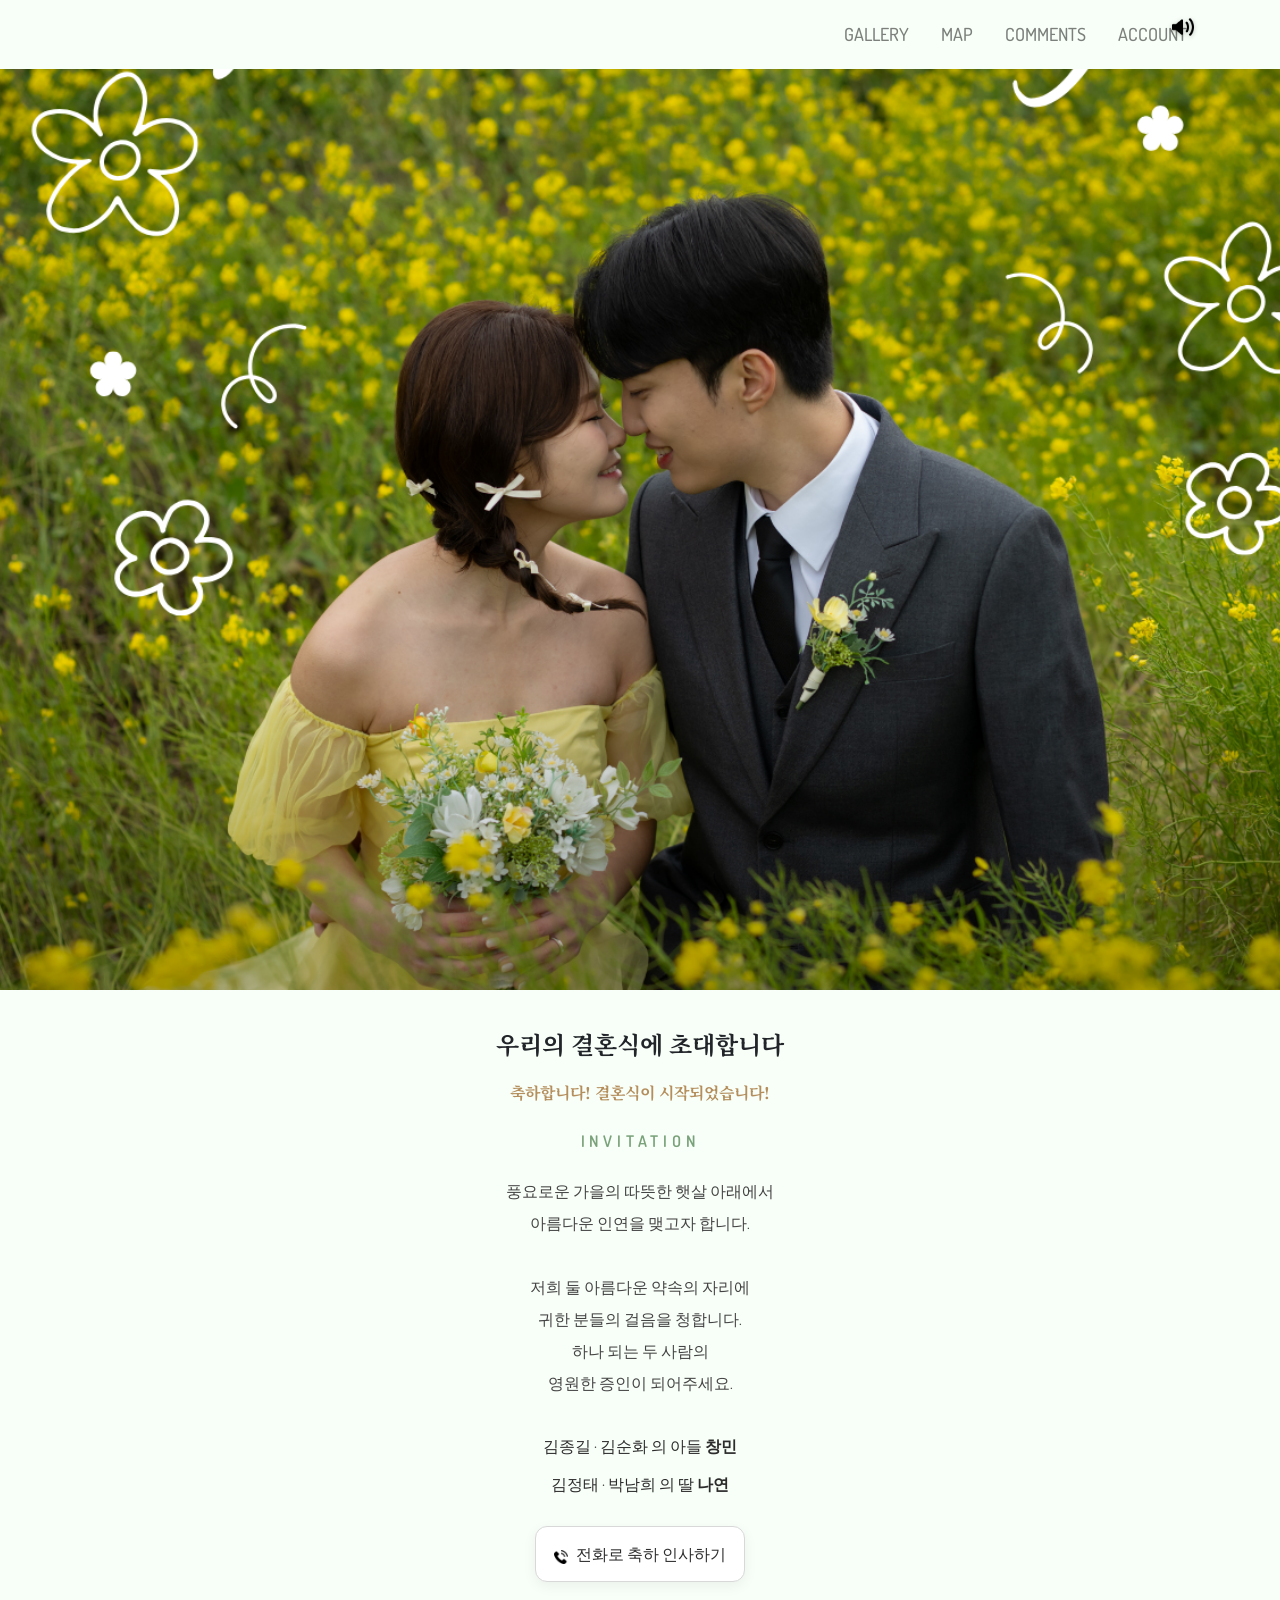
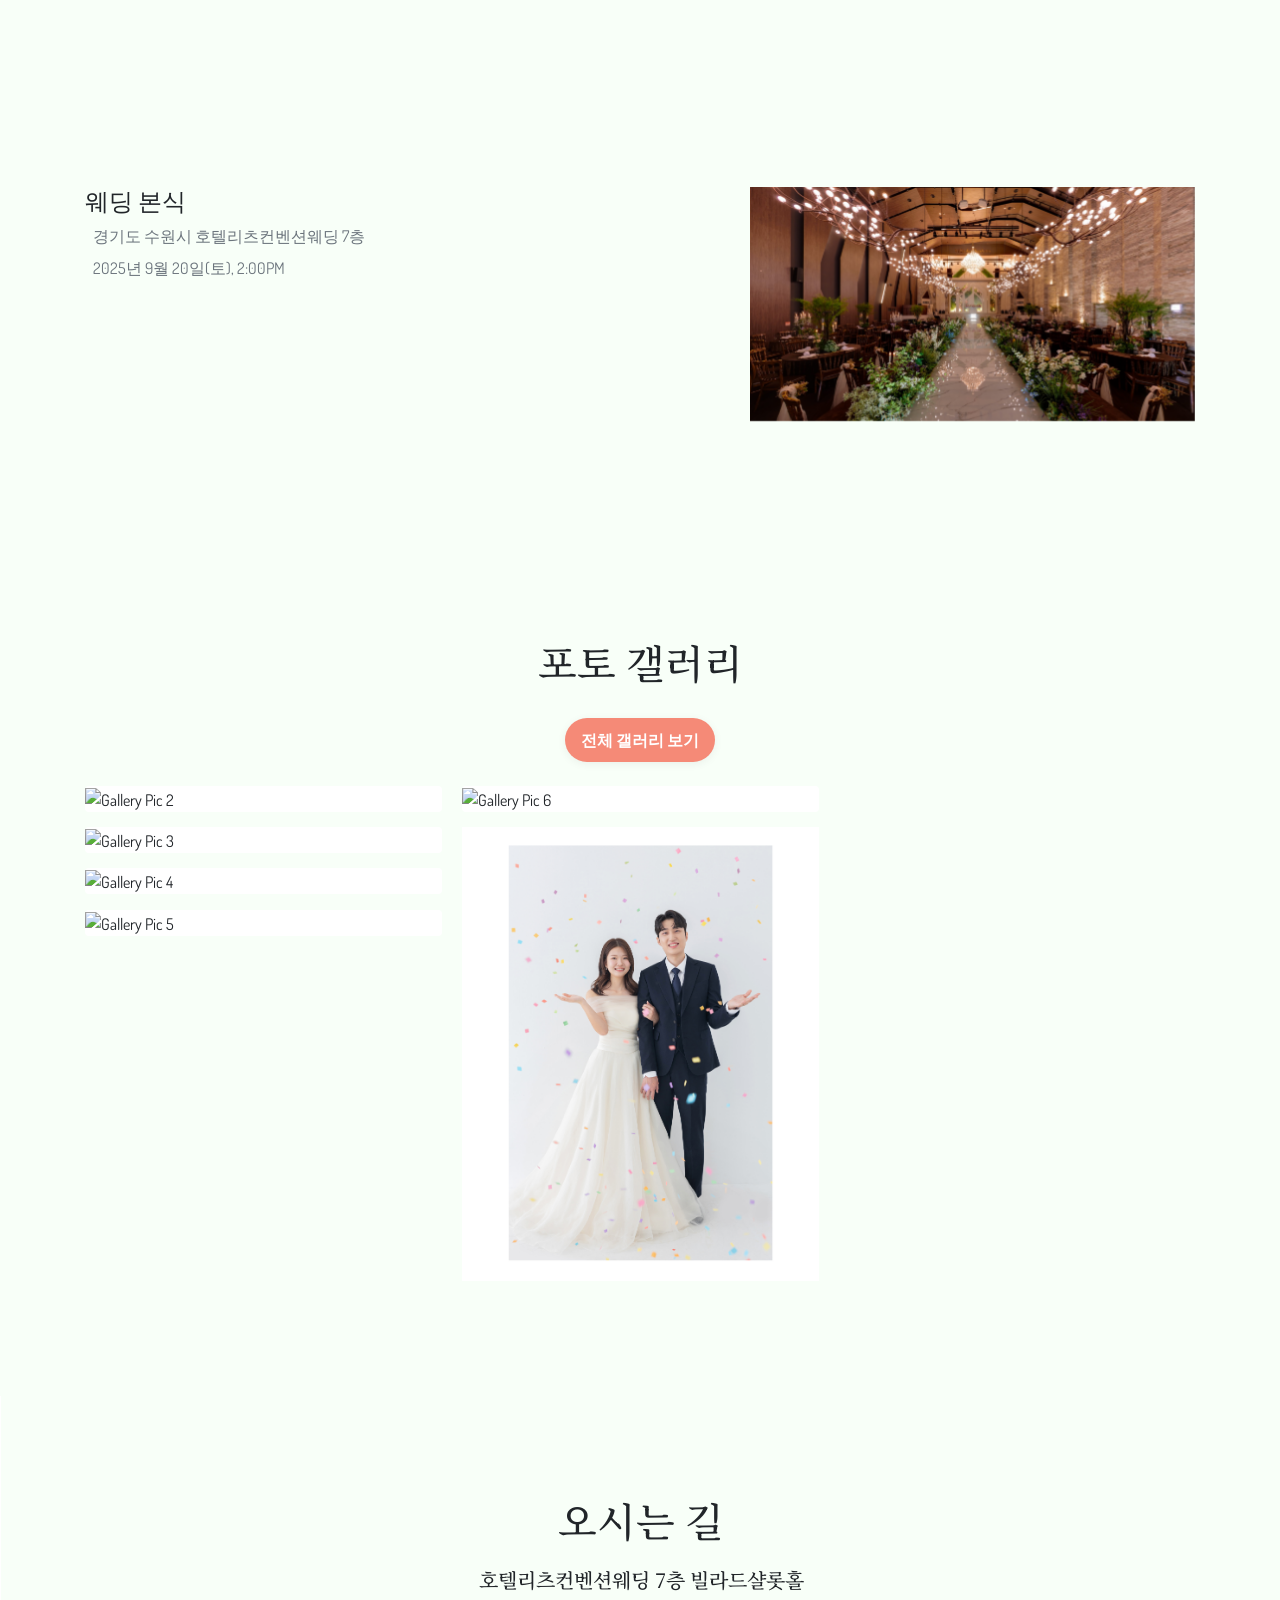
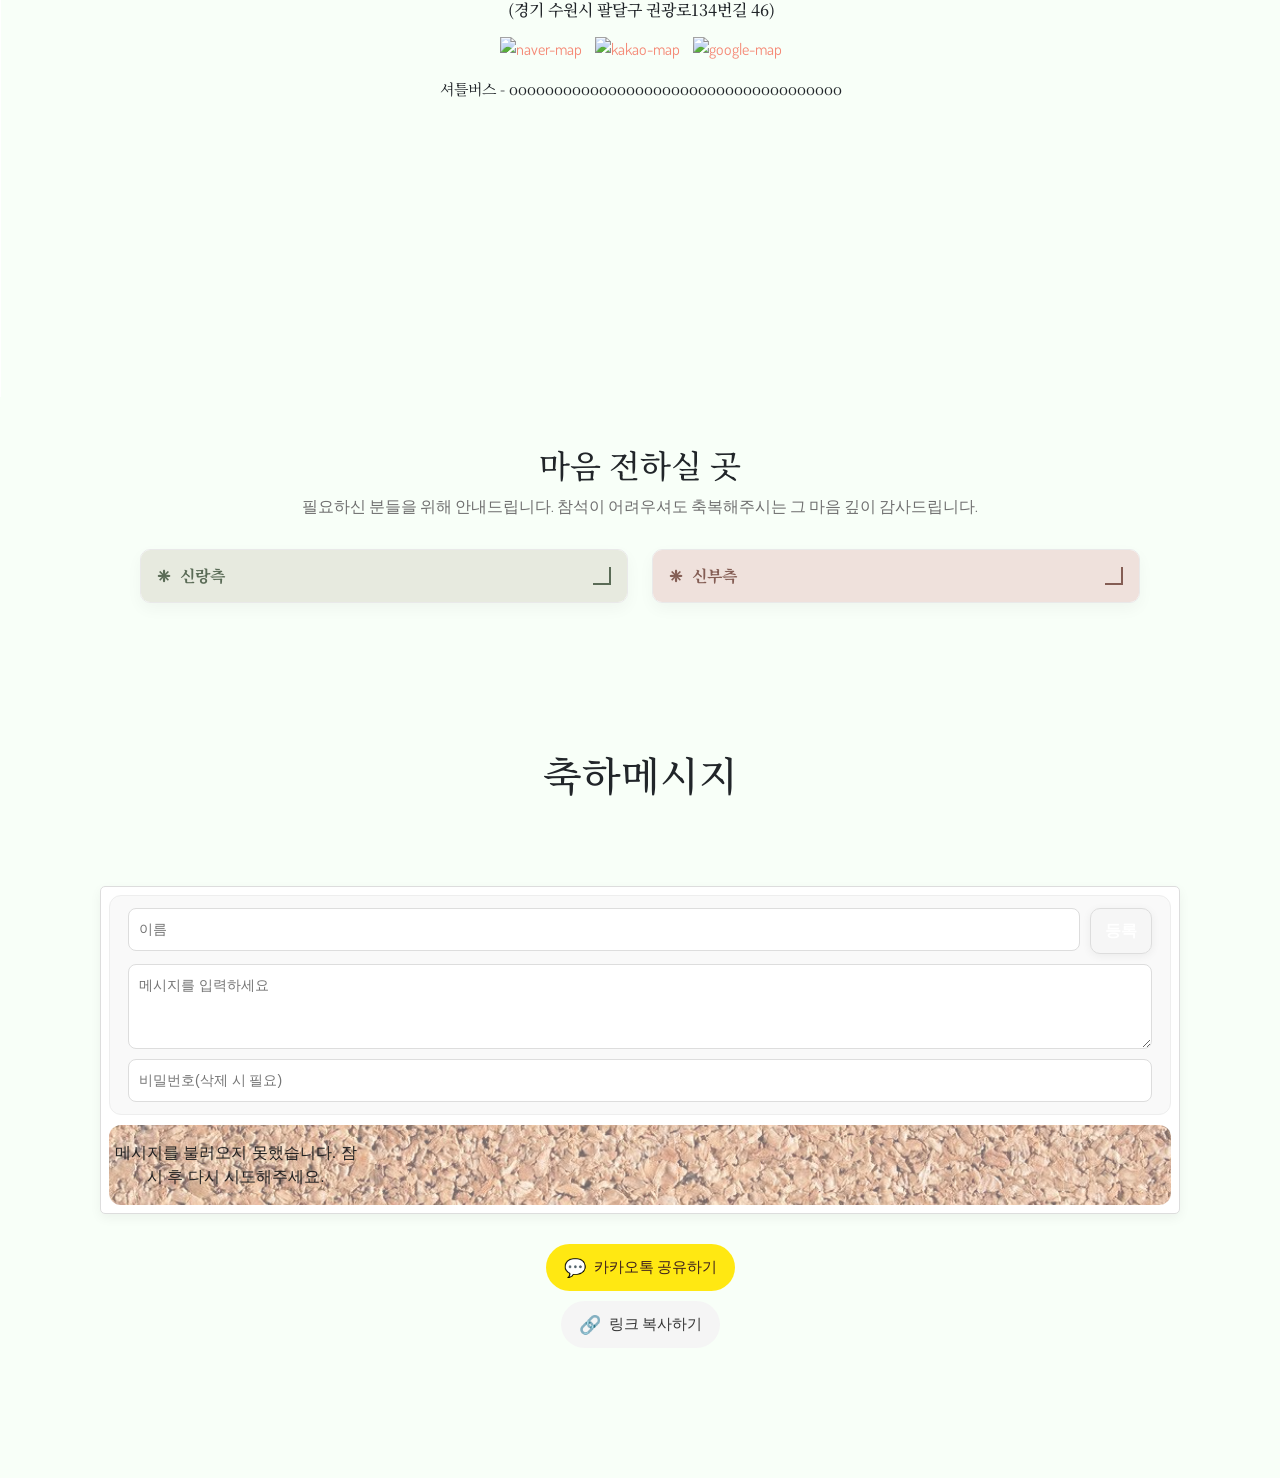
==== commit 440c7936: "5 5" ====
--- a/docs/index.html
+++ b/docs/index.html
@@ -3,10 +3,9 @@
 
 <head>
   <link href="https://cdn.jsdelivr.net/npm/bootstrap@5.3.3/dist/css/bootstrap.min.css" rel="stylesheet">
-  <link rel="preload" href="/fonts/NotoSerifKR-Regular.woff2?v=5" as="font" type="font/woff2" crossorigin>
-  <link rel="preload" href="/fonts/NotoSerifKR-Bold.woff2?v=5" as="font" type="font/woff2" crossorigin>
-  <link rel="stylesheet" href="/fonts/stylesheet.css?v=5">
-  
+  <!-- Preload: 폰트 먼저 가져오기 (모바일 웹뷰 안정화) -->
+
+
   <style>
   /* 전체를 덮는 로딩 오버레이 */
   #loadingOverlay{
@@ -111,7 +110,6 @@
 
     <meta charset="UTF-8">
     <meta content="IE=edge" http-equiv="X-UA-Compatible">
-    <meta content="width=device-width, initial-scale=1" name="viewport">
     <meta name="viewport" content="width=device-width, initial-scale=1, viewport-fit=cover">
     <title>창민과 나연의 결혼식에 초대합니다</title>
     <meta content="김창민과 김나연의 결혼식에 와서 축하해주세요~!" name="description"/>
@@ -232,7 +230,6 @@
 /* 480px 이하(휴대폰) 최적화 */
 @media (max-width: 480px){
   .ww-couple-name { font-size: 2.2em !important; }
-  .ww-title { font-size: 0.95em !important; letter-spacing: 0; }
   .music-top{ gap: 8px; padding: 6px 10px; }
   .volume-slider{ width: 60px; } /* 기본 30px → 모바일에서 조금 넉넉히 */
   .gift-grid{ gap: 16px; }
@@ -321,7 +318,40 @@
 
         <!-- ===== INVITATION + 연락 모달 ===== -->
         <section class="invite fade-in">
-          <h3 class="invite-sub fade-in">INVITATION</h3>
+          <h2 class="h1 text-center pb-3 ww-title fade-in" style="font-size:1.5rem; font-weight:bold; font-family: 'Noto Serif KR', serif;">우리의 결혼식에 초대합니다</h2>
+          <h6 style="font-family: 'Noto Serif KR', serif;">
+            <!-- ...existing code... -->
+            <span class="fade-in" id="countdown" style="font-weight:bold; color:#b48e5c;"></span>
+            <script>
+            // 2025년 9월 20일 14시를 목표로 카운트다운
+            function updateCountdown() {
+                var target = new Date("2025-09-20T14:00:00");
+                var now = new Date();
+                var diff = target - now;
+            
+                if (diff <= 0) {
+                    document.getElementById('countdown').textContent = "축하합니다! 결혼식이 시작되었습니다!";
+                    return;
+                }
+            
+                var days = Math.floor(diff / (1000 * 60 * 60 * 24));
+                var hours = Math.floor((diff / (1000 * 60 * 60)) % 24);
+                var minutes = Math.floor((diff / (1000 * 60)) % 60);
+                var seconds = Math.floor((diff / 1000) % 60);
+                
+                // 두 자리수로 맞추기
+                function pad(n) { return n < 10 ? '0' + n : n; }
+            
+                document.getElementById('countdown').textContent =
+                    "결혼식까지 " + days + "일 " + pad(hours) + " : " + pad(minutes) + " : " + pad(seconds) + " 남았습니다";
+            }
+            updateCountdown();
+            setInterval(updateCountdown, 1000);
+            </script>
+            <!-- ...existing code... -->
+            <br>
+          </h6>
+          <h3 class="invite-sub fade-in" style= "margin-top:30px;">INVITATION</h3>
           <div class="invite-text fade-in">
             풍요로운 가을의 따뜻한 햇살 아래에서<br>
             아름다운 인연을 맺고자 합니다.<br><br>
@@ -348,7 +378,7 @@
             <button class="contact-close" aria-label="닫기" data-close>✕</button>
 
             <div class="contact-group fade-in">
-              <h4 id="contactTitle" class="contact-head groom fade-in"><img src="images/icon/tel.png" alt="전화" width="14" height="14"> 신랑측</h4>
+              <h4 id="contactTitle" class="contact-head groom fade-in"><img src="images/icon/tel.png" alt="전화" width="20" height="20"> 신랑측</h4>
               <hr>
               <div class="contact-row fade-in">
                 <div class="who fade-in"><span class="role">신랑</span> <b>김창민</b></div>
@@ -367,7 +397,7 @@
             </div>
 
             <div class="contact-group fade-in">
-              <h4 class="contact-head bride fade-in"><img src="images/icon/tel.png" alt="전화" width="14" height="14"> 신부측</h4>
+              <h4 class="contact-head bride fade-in"><img src="images/icon/tel.png" alt="전화" width="20" height="20"> 신부측</h4>
               <hr class="sep">
               <div class="contact-row fade-in">
                 <div class="who fade-in"><span class="role">신부</span> <b>김나연</b></div>
@@ -409,7 +439,7 @@
         .contact-panel{
           position:absolute; inset:40px 16px auto 16px; top:40px;
           background:#fff; border-radius:8px; padding:24px;
-          max-width:760px; margin:0 auto; left:0; right:0;
+          max-width:360px; margin:0 auto; left:0; right:0;
           box-shadow:0 20px 60px rgba(0,0,0,.35);
         }
         .contact-close{
@@ -475,40 +505,7 @@
 
         <div class="ww-section bg-light" id="events">
             <div class="container ww-wedding-event">
-                <h2 class="h1 text-center pb-3 ww-title fade-in" style="font-family: 'Noto Serif KR', serif;">우리의 결혼식에 초대합니다</h2>
                     <div class="col text-center mb-5 fade-in">
-                        <h6 style="font-family: 'Noto Serif KR', serif;">
-                            <!-- ...existing code... -->
-                            <span id="countdown" style="font-weight:bold; color:#b48e5c;"></span>
-                            <script>
-                            // 2025년 9월 20일 14시를 목표로 카운트다운
-                            function updateCountdown() {
-                                var target = new Date("2025-09-20T14:00:00");
-                                var now = new Date();
-                                var diff = target - now;
-                            
-                                if (diff <= 0) {
-                                    document.getElementById('countdown').textContent = "축하합니다! 결혼식이 시작되었습니다!";
-                                    return;
-                                }
-                            
-                                var days = Math.floor(diff / (1000 * 60 * 60 * 24));
-                                var hours = Math.floor((diff / (1000 * 60 * 60)) % 24);
-                                var minutes = Math.floor((diff / (1000 * 60)) % 60);
-                                var seconds = Math.floor((diff / 1000) % 60);
-                                
-                                // 두 자리수로 맞추기
-                                function pad(n) { return n < 10 ? '0' + n : n; }
-                            
-                                document.getElementById('countdown').textContent =
-                                    "결혼식까지 " + days + "일 " + pad(hours) + " : " + pad(minutes) + " : " + pad(seconds) + " 남았습니다";
-                            }
-                            updateCountdown();
-                            setInterval(updateCountdown, 1000);
-                            </script>
-                            <!-- ...existing code... -->
-                            <br>
-                        </h6>
                     </div>
                 <div class="row">
                     <div class="col-md-7 col-sm-12">
@@ -830,11 +827,12 @@
 </section>
 <style>
   /* 전체 폰트 & 색상 */
-  body {
-    font-family: 'Noto Sans KR', sans-serif;
-    background-color: #fafafa;
+  /* 전역 body는 건드리지 말고, 방명록 섹션만 */
+  #guestbookSection,
+  #guestbookSection * {
+    font-family: 'Noto Sans KR', 'Apple SD Gothic Neo', 'Malgun Gothic', sans-serif;
     color: #222;
-  }
+}
 
   /* 방명록 섹션 */
   #guestbookSection {
@@ -1227,8 +1225,8 @@
   // (B) 로딩 글자 애니 후: 게이트 해제 → 옵저버 시작 → 오버레이 제거
   (function(){
     const MESSAGE = "Happy\nWedding\nDay";
-    const STEP_MS = 0; <!--180, 800-->
-    const EXTRA_WAIT_MS = 0;
+    const STEP_MS = 180; <!--180, 800-->
+    const EXTRA_WAIT_MS = 800;
 
     const overlay = document.getElementById('loadingOverlay');
     const textBox = document.getElementById('loadingText');
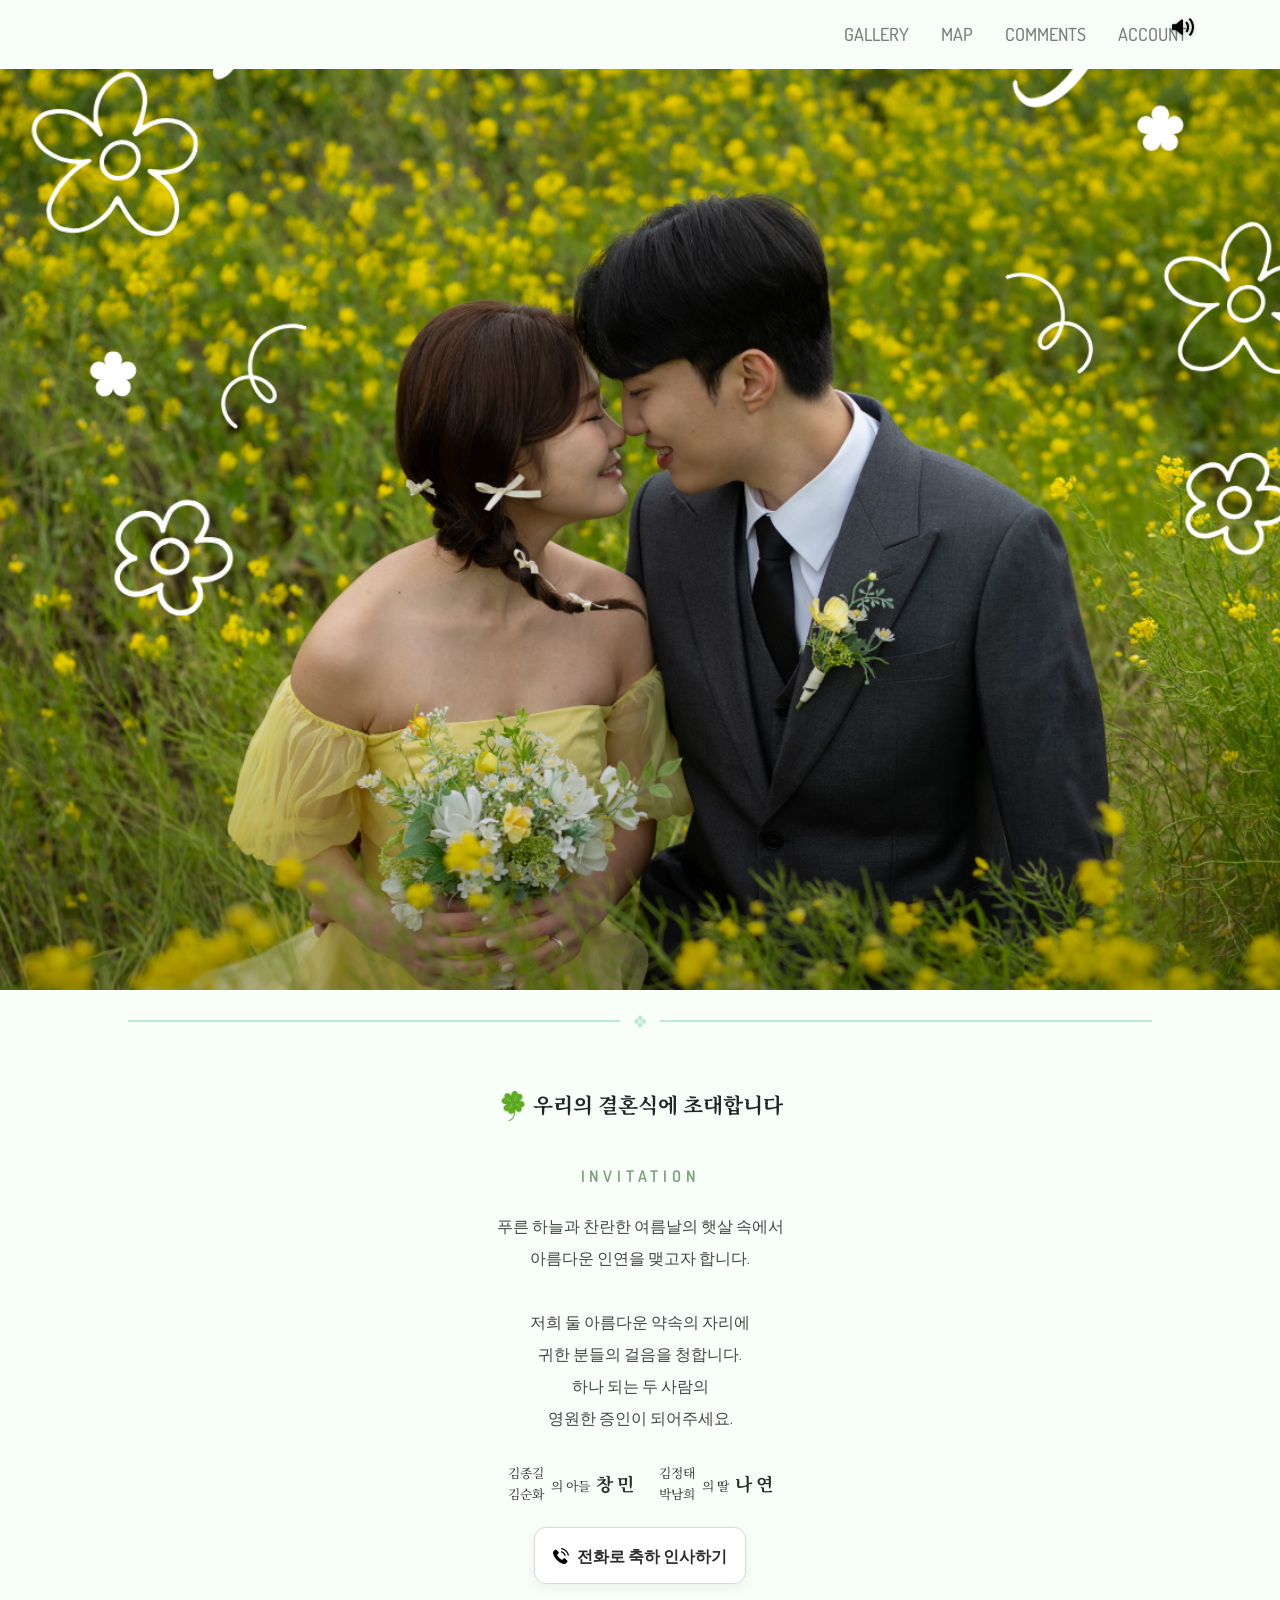
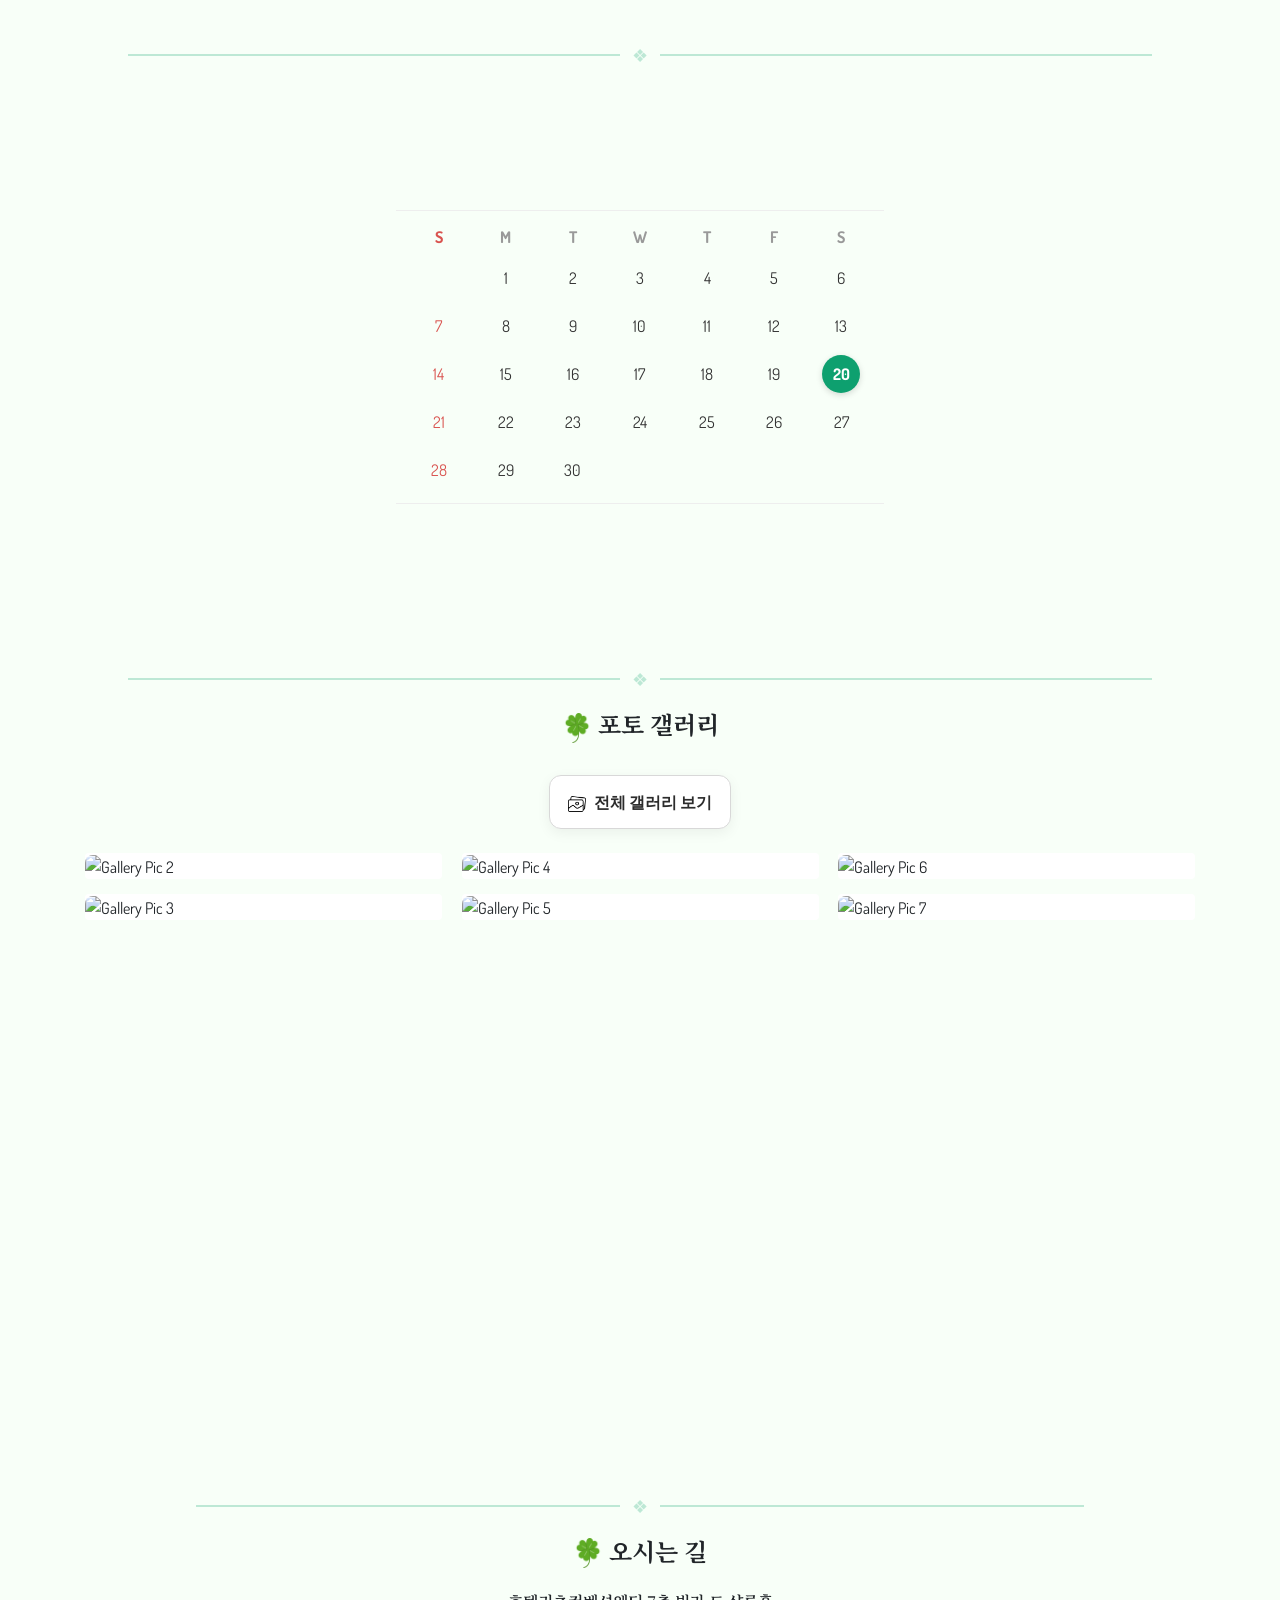
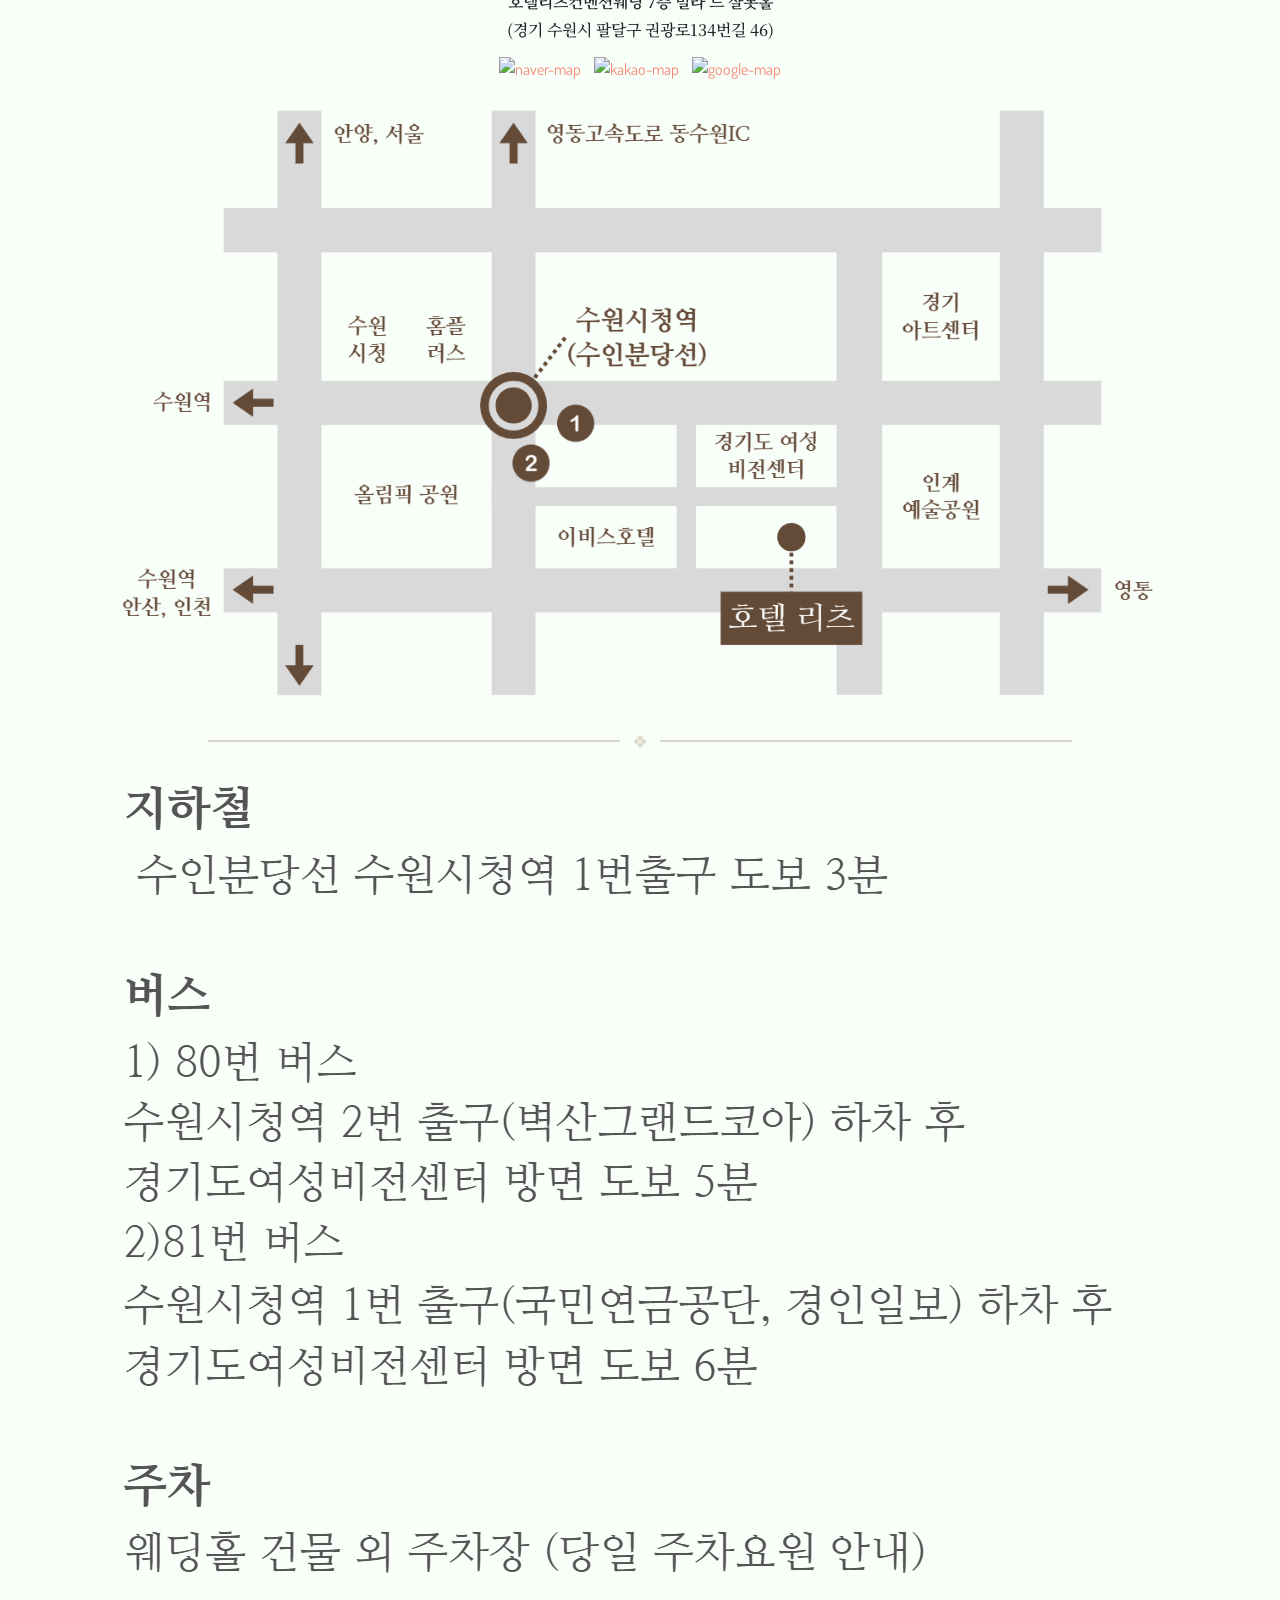
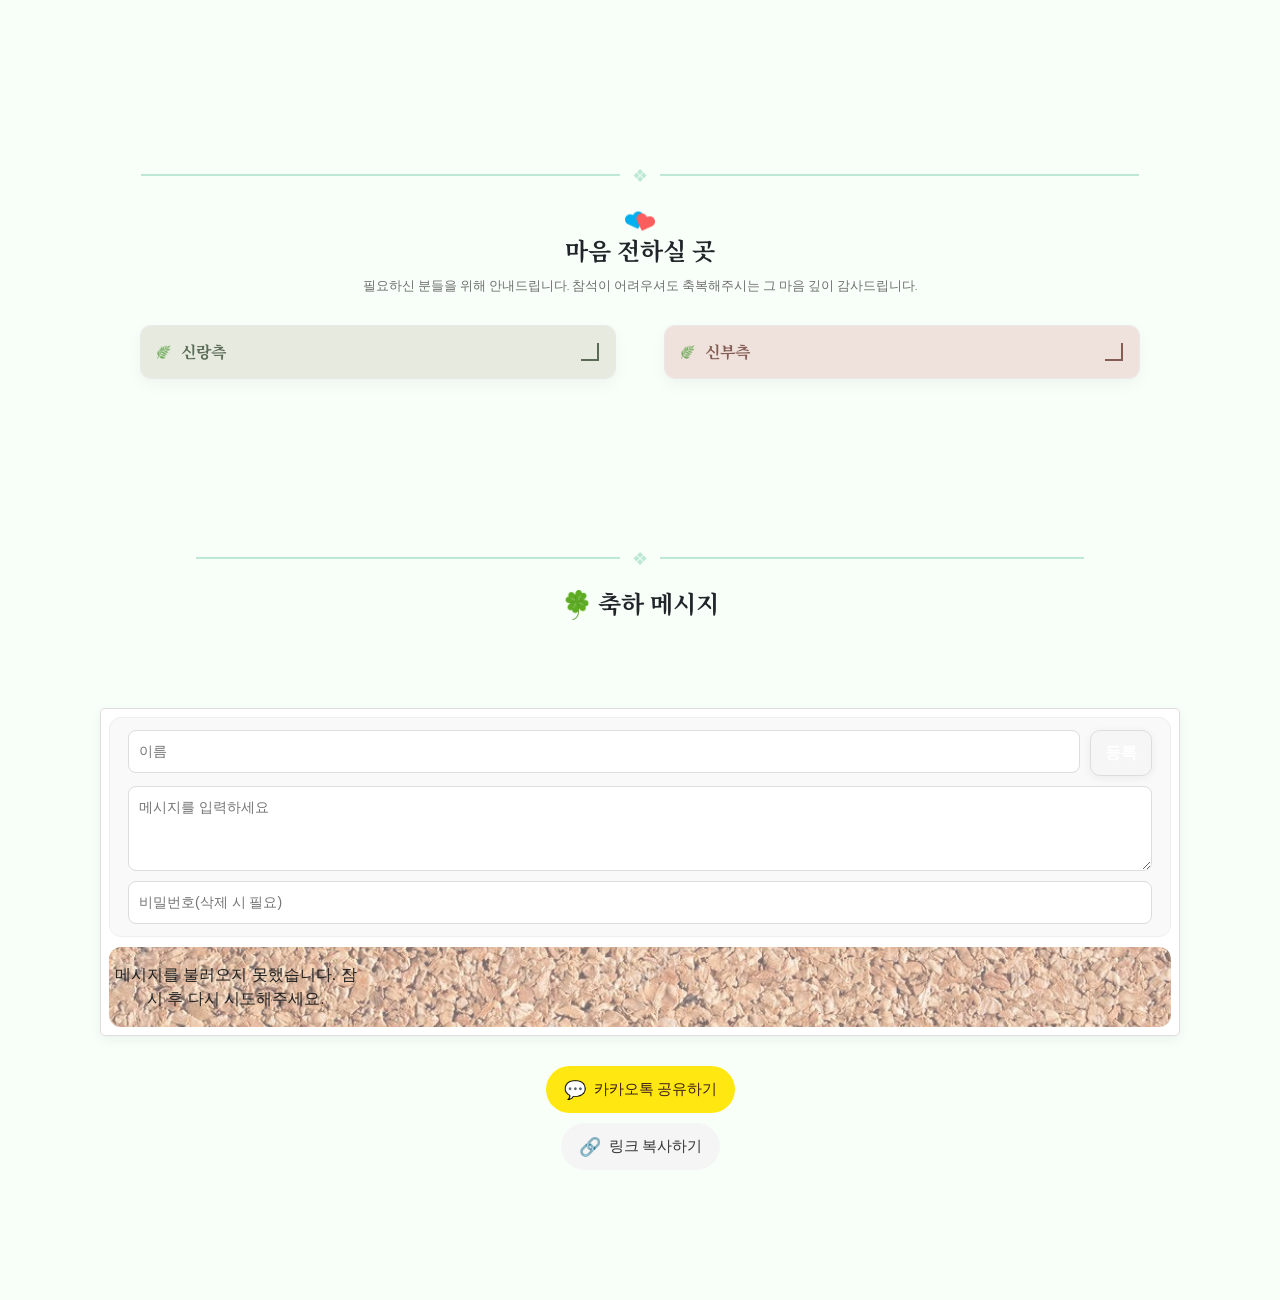
==== commit 9db86d7b: "7 7" ====
--- a/docs/index.html
+++ b/docs/index.html
@@ -115,7 +115,7 @@
     <meta content="김창민과 김나연의 결혼식에 와서 축하해주세요~!" name="description"/>
     <meta property="og:image" content="images/main-background.jpeg">
     <meta property="fb:app_id" content="781066922265598" />
-    <meta property="fb:admins" content="Choi.Anderson"/>
+    <meta property="fb:admins" content="cmkkkk"/>
     <link href="images/favicon/apple-touch-icon.png" rel="apple-touch-icon" sizes="180x180">
     <link href="images/favicon/favicon-32x32.png" rel="icon" sizes="32x32" type="image/png">
     <link href="images/favicon/favicon-16x16.png" rel="icon" sizes="16x16" type="image/png">
@@ -286,7 +286,7 @@
 <link href="https://fonts.googleapis.com/css2?family=Share+Tech&display=swap" rel="stylesheet">
 <link href="https://fonts.googleapis.com/css2?family=Cormorant+Garamond:ital,wght@0,300..700;1,300..700&display=swap" rel="stylesheet">
 <div class="page-content">
-    <div class="div">
+    <div class="div" style="background-color: #f8fff8;">
         <div class="ww-home-page ww-title" id="home">
         </div>
         <div class="ww-nav-bar fixed-top bg-light">
@@ -305,7 +305,7 @@
                     </button>
                     <div class="collapse navbar-collapse text-uppercase" id="ww-navbarNav">
                         <ul class="navbar-nav ml-auto">
-                            <li class="nav-item" style="top: 4.00001px; left: 11px;"><a class="nav-link smooth-scroll" href="#gallery">Gallery</a></li>
+                            <li class="nav-item"><a class="nav-link smooth-scroll" href="#gallery">Gallery</a></li>
                             <li class="nav-item"><a class="nav-link smooth-scroll" href="#map">Map</a></li>
                             <li class="nav-item"><a class="nav-link smooth-scroll" href="#comment">Comments</a></li>
                             <li class="nav-item"><a class="nav-link smooth-scroll" href="#account">Account</a></li>
@@ -315,45 +315,13 @@
 </div>
             </nav>
         </div>
-
+        <hr class="green-divider">
         <!-- ===== INVITATION + 연락 모달 ===== -->
         <section class="invite fade-in">
-          <h2 class="h1 text-center pb-3 ww-title fade-in" style="font-size:1.5rem; font-weight:bold; font-family: 'Noto Serif KR', serif;">우리의 결혼식에 초대합니다</h2>
-          <h6 style="font-family: 'Noto Serif KR', serif;">
-            <!-- ...existing code... -->
-            <span class="fade-in" id="countdown" style="font-weight:bold; color:#b48e5c;"></span>
-            <script>
-            // 2025년 9월 20일 14시를 목표로 카운트다운
-            function updateCountdown() {
-                var target = new Date("2025-09-20T14:00:00");
-                var now = new Date();
-                var diff = target - now;
-            
-                if (diff <= 0) {
-                    document.getElementById('countdown').textContent = "축하합니다! 결혼식이 시작되었습니다!";
-                    return;
-                }
-            
-                var days = Math.floor(diff / (1000 * 60 * 60 * 24));
-                var hours = Math.floor((diff / (1000 * 60 * 60)) % 24);
-                var minutes = Math.floor((diff / (1000 * 60)) % 60);
-                var seconds = Math.floor((diff / 1000) % 60);
-                
-                // 두 자리수로 맞추기
-                function pad(n) { return n < 10 ? '0' + n : n; }
-            
-                document.getElementById('countdown').textContent =
-                    "결혼식까지 " + days + "일 " + pad(hours) + " : " + pad(minutes) + " : " + pad(seconds) + " 남았습니다";
-            }
-            updateCountdown();
-            setInterval(updateCountdown, 1000);
-            </script>
-            <!-- ...existing code... -->
-            <br>
-          </h6>
+          <h2 class="h1 text-center pb-3 ww-title fade-in" style="font-size:1.3rem; font-weight:bold; font-family: 'Noto Serif KR', serif;"><span class="ico"><img src="images/icon/clover.png" alt="클로버" width="30" height="30" style="margin-top:-3px"></span> 우리의 결혼식에 초대합니다</h2>
           <h3 class="invite-sub fade-in" style= "margin-top:30px;">INVITATION</h3>
           <div class="invite-text fade-in">
-            풍요로운 가을의 따뜻한 햇살 아래에서<br>
+            푸른 하늘과 찬란한 여름날의 햇살 속에서<br>
             아름다운 인연을 맺고자 합니다.<br><br>
             저희 둘 아름다운 약속의 자리에<br>
             귀한 분들의 걸음을 청합니다.<br>
@@ -362,12 +330,30 @@
           </div>
 
           <div class="invite-names fade-in">
-            <div>김종길 · 김순화 의 아들 <b>창민</b></div>
-            <div>김정태 · 박남희 의 딸 <b>나연</b></div>
+            <div style="display:flex; justify-content:center; gap:25px; text-align:center; font-family: 'Noto Serif KR', serif; font-size:0.8em;">
+              <!-- 신랑측 -->
+              <div style="display:flex; align-items:center; gap:7px;">
+                <div style="text-align:right; line-height:1.6;">
+                  김종길<br>
+                  김순화
+                </div>
+                <div>의 아들 <b style="font-size:1.4em; margin-left:3px">창&nbsp;민</b></div>
+              </div>
+            
+              <!-- 신부측 -->
+              <div style="display:flex; align-items:center; gap:7px;">
+                <div style="text-align:right; line-height:1.6">
+                  김정태<br>
+                  박남희
+                </div>
+                <div>의 딸 <b style="font-size:1.4em; margin-left:3px">나&nbsp;연</b></div>
+              </div>
+            
+            </div>            
           </div>
 
-          <button id="openContact" class="invite-btn" type="button">
-            <span class="ico"><img src="images/icon/tel.png" alt="전화" width="14" height="14"></span> 전화로 축하 인사하기
+          <button id="openContact" class="invite-btn" type="button" style="font-weight:bold">
+            <span class="ico"><img src="images/icon/tel.png" alt="전화" width="16" height="16" style="margin-top:-5px"></span> 전화로 축하 인사하기
           </button>
         </section>
 
@@ -383,15 +369,15 @@
               <div class="contact-row fade-in">
                 <div class="who fade-in"><span class="role">신랑</span> <b>김창민</b></div>
                 <div class="acts">
-                  <a class="act" href="tel:010-3523-7831" aria-label="신랑에게 전화"><img src="images/icon/tel.png" alt="전화" width="14" height="14"></a>
-                  <a class="act" href="sms:010-3523-7831" aria-label="신랑에게 문자"><img src="images/icon/mes.png" alt="문자" width="14" height="14"></a>
+                  <a class="act" href="tel:010-3523-7831" aria-label="신랑에게 전화"><img src="images/icon/tel.png" alt="전화" width="14" height="14" style="margin-top:-5px"></a>
+                  <a class="act" href="sms:010-3523-7831" aria-label="신랑에게 문자"><img src="images/icon/mes.png" alt="문자" width="14" height="14" style="margin-top:-5px"></a>
                 </div>
               </div>
               <div class="contact-row fade-in">
                 <div class="who fade-in"><span class="role">혼주</span> <b>김순화</b></div>
                 <div class="acts">
-                  <a class="act" href="tel:010-6730-7831" aria-label="혼주에게 전화"><img src="images/icon/tel.png" alt="전화" width="14" height="14"></a>
-                  <a class="act" href="sms:010-6730-7831" aria-label="혼주에게 문자"><img src="images/icon/mes.png" alt="문자" width="14" height="14"></a>
+                  <a class="act" href="tel:010-6730-7831" aria-label="혼주에게 전화"><img src="images/icon/tel.png" alt="전화" width="14" height="14" style="margin-top:-5px"></a>
+                  <a class="act" href="sms:010-6730-7831" aria-label="혼주에게 문자"><img src="images/icon/mes.png" alt="문자" width="14" height="14" style="margin-top:-5px"></a>
                 </div>
               </div>
             </div>
@@ -429,7 +415,10 @@
           padding:14px 18px; border-radius:12px; cursor:pointer;
           box-shadow:0 4px 14px rgba(0,0,0,.06);
         }
-        .invite-btn:hover{ background:#f7f7f7; }
+        .invite-btn:hover{ color: #f8fff8;
+          text-decoration: underline;
+          background-color: transparent;
+          border-color: transparent;}
         .invite-btn .ico{ font-size:1.1em }
 
         /* 모달 베이스 */
@@ -502,44 +491,115 @@
           })();
           </script>
           
-
-        <div class="ww-section bg-light" id="events">
-            <div class="container ww-wedding-event">
-                    <div class="col text-center mb-5 fade-in">
-                    </div>
-                <div class="row">
-                    <div class="col-md-7 col-sm-12">
-                        <div class="my-3">
-                            <div class="h4 fade-in">웨딩 본식</div>
-                            <ul>
-                                <li>
-                                    <i class="text-muted fas fa-map-marker-alt"></i>
-                                    <span class="pl-2 text-muted fade-in">경기도 수원시 호텔리츠컨벤션웨딩 7층</span>
-                                </li>
-                                <li class="pt-2">
-                                    <i class="text-muted far fa-calendar-alt"></i>
-                                    <span class="pl-2 text-muted fade-in">2025년 9월 20일(토), 2:00PM</span>
-                                </li>
-                            </ul>
-                        </div>
-                    </div>
-                    <div class="col-md-5 col-sm-12">
-                        <div class="my-3">
-                            <img alt="Wedding Party" class="img-fluid fade-in" src="images/wedding-party.jpg"/>
-                        </div>
-                    </div>
-                </div>
-            </div>
+          <hr class="green-divider">
+
+          <!-- 달력 넣을 위치에 그대로 붙여넣기 -->
+        <section class="calendar-wrap fade-in">
+          <div class="cal-top fade-in">
+            <div class="cal-kicker fade-in">WEDDING DAY</div>
+            <div class="cal-date fade-in" style="font-weight:bold; margin-top:10px;">2025.09.20. 토요일 오후 2:00</div>
+            <h6 style="font-family: 'Noto Serif KR', serif; text-align:center; margin-top:10px;">
+              <!-- ...existing code... -->
+              <span class="fade-in" id="countdown" style="font-weight:bold; color:#b48e5c;"></span>
+              <script>
+              // 2025년 9월 20일 14시를 목표로 카운트다운
+              function updateCountdown() {
+                  var target = new Date("2025-09-20T14:00:00");
+                  var now = new Date();
+                  var diff = target - now;
+              
+                  if (diff <= 0) {
+                      document.getElementById('countdown').textContent = "축하합니다! 결혼식이 시작되었습니다!";
+                      return;
+                  }
+              
+                  var days = Math.floor(diff / (1000 * 60 * 60 * 24));
+                  var hours = Math.floor((diff / (1000 * 60 * 60)) % 24);
+                  var minutes = Math.floor((diff / (1000 * 60)) % 60);
+                  var seconds = Math.floor((diff / 1000) % 60);
+                  
+                  // 두 자리수로 맞추기
+                  function pad(n) { return n < 10 ? '0' + n : n; }
+              
+                  document.getElementById('countdown').textContent =
+                      "결혼식까지 " + days + "일 " + pad(hours) + " : " + pad(minutes) + " : " + pad(seconds) + " 남았습니다";
+              }
+              updateCountdown();
+              setInterval(updateCountdown, 1000);
+              </script>
+              <!-- ...existing code... -->
+              <br>
+            </h6>
+          </div>
+
+          <div id="weddingCal" class="cal" style="margin-top:20px;"></div>
+
+          </a>
+        </section>
+
+
+        <script>
+        /**
+        * 단월 달력 만들기
+        * year, month(1~12), day를 지정하면 해당 월을 그리고 day를 강조
+        */
+        (function buildWeddingCalendar(){
+          const year  = 2025;
+          const month = 9;     // 1~12
+          const dday  = 20;    // 강조할 날짜
+
+          const $cal = document.getElementById('weddingCal');
+          const first = new Date(year, month-1, 1);
+          const startDow = first.getDay(); // 0=일~6=토
+          const daysInMonth = new Date(year, month, 0).getDate();
+
+          // 요일 머리글 (S M T W T F S 스타일)
+          const dows = ['S','M','T','W','T','F','S'];
+          dows.forEach((t,i)=>{
+            const el = document.createElement('div');
+            el.textContent = t;
+            el.className = 'dow' + (i===0 ? ' su' : '');
+            $cal.appendChild(el);
+          });
+
+          // 앞쪽 빈칸: 이전달 날짜는 흐리게 표시하려면 여기서 계산 가능
+          for (let i=0;i<startDow;i++){
+            const el = document.createElement('div');
+            el.className = 'day muted';
+            el.textContent = ''; // 완전 빈칸
+            $cal.appendChild(el);
+          }
+
+          // 이번달 날짜
+          for (let d=1; d<=daysInMonth; d++){
+            const el = document.createElement('div');
+            const dow = (startDow + d - 1) % 7; // 요일
+            el.className = 'day' + (dow===0 ? ' su' : '') + (d===dday ? ' dday' : '');
+            el.textContent = d;
+            $cal.appendChild(el);
+          }
+        })();
+        </script>
+
+
+
         </div>
         <div class="ww-section" id="gallery">
+          <hr class="green-divider">
             <div class="ww-photo-gallery">
                 <div class="container">
-                    <h2 class="h1 text-center pb-3 ww-title fade-in" style="font-family: 'Noto Serif KR', serif;">포토 갤러리</h2>
+                    <h2 class="h1 text-center pb-3 ww-title fade-in" style="font-size:1.5rem; font-weight:bold; font-family: 'Noto Serif KR', serif;"><span class="ico"><img src="images/icon/clover.png" alt="클로버" width="30" height="30"></span> 포토 갤러리</h2>                    
                     <div class="ww-gallery">
                             <!-- 선택: 전체 보기 버튼 -->
                             <div class="text-center mt-3 fade-in">
-                                <a href="gallery.html" class="btn btn-primary">전체 갤러리 보기</a>
+                              <a href="gallery.html" class="invite-btn gallery-btn">
+                                <span class="icon">
+                                  <img src="images/icon/gallery.png" alt="갤러리" class="icon-img">
+                                </span>
+                                전체 갤러리 보기
+                              </a>
                             </div>
+                            
                             
                             <!-- 갤러리 카드들 -->
                         <div class="card-columns mt-4 fade-in"></div>
@@ -551,28 +611,28 @@
                             </div>
                             <div class="card fade-in" data-groups="[&quot;vacation&quot;]">
                                 <a data-gallery="ww-gallery" data-toggle="lightbox">
-                                    <img alt="Gallery Pic 3" class="img-fluid" src="images/pic3.jpeg"/>
+                                    <img alt="Gallery Pic 3" class="img-fluid" src="images/pic7.jpeg"/>
                                 </a>
                             </div>
                             <div class="card fade-in" data-groups="[&quot;party&quot;,&quot;vacation&quot;]">
                                 <a data-gallery="ww-gallery" data-toggle="lightbox">
-                                    <img alt="Gallery Pic 4" class="img-fluid" src="images/pic4.jpeg"/>
+                                    <img alt="Gallery Pic 4" class="img-fluid" src="images/pic6.jpeg"/>
                                 </a>
                             </div>
                             <div class="card fade-in" data-groups="[&quot;vacation&quot;]">
                                 <a data-gallery="ww-gallery" data-toggle="lightbox">
-                                    <img alt="Gallery Pic 5" class="img-fluid" src="images/pic6.jpeg"/>
+                                    <img alt="Gallery Pic 5" class="img-fluid" src="images/pic4.jpeg"/>
                                 </a>
                             </div>
                             <div class="card fade-in"
                                  data-groups="[&quot;wedding&quot;,&quot;ceremony&quot;,&quot;party&quot;]">
                                 <a data-gallery="ww-gallery" data-toggle="lightbox">
-                                    <img alt="Gallery Pic 6" class="img-fluid" src="images/pic7.jpeg"/>
+                                    <img alt="Gallery Pic 6" class="img-fluid" src="images/pic3.jpeg"/>
                                 </a>
                             </div>
                             <div class="card fade-in" data-groups="[&quot;vacation&quot;]">
                                 <a data-gallery="ww-gallery" data-toggle="lightbox">
-                                    <img alt="Gallery Pic 7" class="img-fluid" src="images/pic5.jpeg"/>
+                                    <img alt="Gallery Pic 7" class="img-fluid" src="images/pic9.jpeg"/>
                                 </a>
                             </div>
                         </div>
@@ -581,16 +641,12 @@
                 </div>
             </div>
         </div>
-        <div class="ww-section ww-rsvp-detail fade-in" id="map" style="transition-delay: 0ms; left: 1px;">
+        <div class="ww-section fade-in" id="map" style="transition-delay: 240ms;">
             <div class="container fade-in">
-                <div class="col text-center fade-in">
-                    <h2 class="h1 text-center pb-3 ww-title fade-in" style="font-family: 'Noto Serif KR', serif;">오시는 길</h2>
-                    <div>
-                        <h5 style="font-family: 'Noto Serif KR', serif;">호텔리츠컨벤션웨딩 7층 빌라드샬롯홀</h5>
-                        <h6 style="font-family: 'Noto Serif KR', serif;">(경기 수원시 팔달구 권광로134번길 46)</h6>
-                    </div>
-                </div>
-
+              <hr class="green-divider">
+                    <h2 class="h1 text-center pb-3 ww-title fade-in" style="font-size:1.5rem; font-weight:bold; font-family: 'Noto Serif KR', serif;"><span class="ico"><img src="images/icon/clover.png" alt="클로버" width="30" height="30" style="margin-top:-3px"></span> 오시는 길</h2>
+                        <h5 style="font-family: 'Noto Serif KR', serif; font-size:1rem; font-weight:600; text-align:center;">호텔리츠컨벤션웨딩 7층 빌라 드 샬롯홀</h5>
+                        <h6 style="font-family: 'Noto Serif KR', serif; text-align:center">(경기 수원시 팔달구 권광로134번길 46)</h6>
                 <div class="form-group fade-in">
                     <div class="col-md-12 fade-in">
                         <div class="my-3 text-center fade-in">
@@ -604,13 +660,14 @@
                                 <img alt="google-map" class="map-icon fade-in" id="google-map" src="images/map/google-map.png">
                             </a>
                         </div>
-                        <div class="col text-center fade-in">
-                            <label style="font-family: 'Noto Serif KR', serif; font-size: 15px;">
-                                셔틀버스 - ooooooooooooooooooooooooooooooooooooo
-                            </label>
+                        <div class="fade-in">
+                          <img src="images/map/map1.png" alt="지도" width=contain>
+                          <!-- 갈색 구분선 -->
+                          <hr class="brown-divider">
+                          <img src="images/map/map2.png" alt="지도" width=contain>
+                          <!--iframe src="https://www.google.com/maps/embed?pb=!1m18!1m12!1m3!1d3385.2785074011836!2d127.03078603758975!3d37.258632187871406!2m3!1f0!2f0!3f0!3m2!1i1024!2i768!4f13.1!3m3!1m2!1s0x357b436743e39b9f%3A0x2b780a971545dd3!2z7Zi47YWU66as7Lig7Luo67Kk7IWY7Juo65Sp!5e0!3m2!1sko!2skr!4v1754926689254!5m2!1sko!2skr" width="100%" height="400" frameborder="0" style="border:0" allowfullscreen=""></iframe-->
                         </div>
-                        <div class="my-3 fade-in">
-                            <iframe src="https://www.google.com/maps/embed?pb=!1m18!1m12!1m3!1d3385.2785074011836!2d127.03078603758975!3d37.258632187871406!2m3!1f0!2f0!3f0!3m2!1i1024!2i768!4f13.1!3m3!1m2!1s0x357b436743e39b9f%3A0x2b780a971545dd3!2z7Zi47YWU66as7Lig7Luo67Kk7IWY7Juo65Sp!5e0!3m2!1sko!2skr!4v1754926689254!5m2!1sko!2skr" width="100%" height="400" frameborder="0" style="border:0" allowfullscreen=""></iframe>
+                      </div>
                         </div>
                     </div>
                 </div>
@@ -620,16 +677,18 @@
         </div>
 
         <!-- 마음 전하실 곳 -->
-        <section id="account" class="gift-section fade-in">
-        <h2 class="gift-title fade-in">마음 전하실 곳</h2>
-        <p class="gift-desc fade-in">필요하신 분들을 위해 안내드립니다. 참석이 어려우셔도 축복해주시는 그 마음 깊이 감사드립니다.</p>
+        <section id="account" class="gift-section fade-in" style="text-align:center">
+          <hr class="green-divider">
+            <img src="images/icon/heart.png" alt="하트" width="30" height="30">
+        <h2 class="gift-title fade-in" style="font-size:1.5rem; font-weight:bold; font-family: 'Noto Serif KR', serif;"><span class="ico"> 마음 전하실 곳</span></h2>
+        <p class="gift-desc fade-in" style="font-size:0.8rem; text-align:center">필요하신 분들을 위해 안내드립니다. 참석이 어려우셔도 축복해주시는 그 마음 깊이 감사드립니다.</p>
 
         <div class="gift-grid fade-in">
             <!-- 신랑측 -->
             <article class="gift-card groom fade-in">
             <button class="gift-head fade-in" aria-expanded="false">
                 <span class="head-left fade-in">
-                <span class="leaf fade-in">❈</span>
+                <img src="images/icon/leaf.png" alt="나뭇잎" width=14 height=14>
                 <span class="head-title fade-in">신랑측</span>
                 </span>
                 <span class="chev fade-in"></span>
@@ -640,11 +699,12 @@
                 <div class="gift-row fade-in">
                 <div class="gift-info fade-in">
                     <div class="who fade-in"><b>신랑 김창민</b></div>
-                    <div class="bank fade-in">토스뱅크 <span class="acct">1000-2198-4655</span></div>
+                    <div class="bank fade-in" style="transition-delay: 240ms; left: -16px; top: -44px;">토스뱅크 <span class="acct">1000-2198-4655</span></div>
                 </div>
                 <div class="gift-actions fade-in">
-                    <a class="btn pay fade-in" href="https://qr.kakaopay.com/예시" target="_blank" rel="noopener">카카오페이 송금</a>
-                    <button class="btn ghost fade-in" data-copy="1000-123-456789">계좌번호 복사</button>
+                    <a class="btn pay fade-in" href="https://qr.kakaopay.com/Ej7ps3prE" target="_blank" rel="noopener"><img src="images/icon/chat.png" alt="카카오" width=14 height=14 style="margin-top:-3px">
+                      카카오페이 송금</a>
+                    <button class="btn ghost fade-in" data-copy="1000-2198-4655">계좌번호 복사</button>
                 </div>
                 </div>
 
@@ -652,23 +712,25 @@
 
                 <div class="gift-row fade-in">
                 <div class="gift-info fade-in">
-                    <div class="who fade-in">혼주 <b>박미숙</b></div>
-                    <div class="bank fade-in">농협 <span class="acct">302-9876-5432-10</span></div>
+                    <div class="who fade-in">혼주 <b>김순화</b></div>
+                    <div class="bank fade-in">우리은행 <span class="acct">477-08-018573</span></div>
                 </div>
                 <div class="gift-actions fade-in">
-                    <a class="btn pay fade-in" href="https://qr.kakaopay.com/예시" target="_blank" rel="noopener">카카오페이 송금</a>
-                    <button class="btn ghost fade-in" data-copy="302-9876-5432-10">계좌번호 복사</button>
+                    <!--a class="btn pay fade-in" href="https://qr.kakaopay.com/Ej7ps3prE" target="_blank" rel="noopener">카카오페이 송금</a-->
+                    <button class="btn ghost fade-in" data-copy="477-08-018573">계좌번호 복사</button>
                 </div>
                 </div>
             </div>
             </article>
+
+            <br>
 
             <!-- 신부측 -->
             <article class="gift-card bride fade-in">
             <button class="gift-head fade-in" aria-expanded="false">
                 <span class="head-left fade-in">
-                <span class="leaf fade-in">❈</span>
-                <span class="head-title fade-in">신부측</span>
+                  <img src="images/icon/leaf.png" alt="나뭇잎" width=14 height=14>
+                  <span class="head-title fade-in">신부측</span>
                 </span>
                 <span class="chev fade-in"></span>
             </button>
@@ -676,25 +738,26 @@
             <div class="gift-body fade-in">
                 <div class="gift-row fade-in">
                 <div class="gift-info fade-in">
-                    <div class="who fade-in"><b>신부 김수연</b></div>
-                    <div class="bank fade-in">국민은행 <span class="acct fade-in">123-45-678910</span></div>
+                    <div class="who fade-in"><b>신부 김나연</b></div>
+                    <div class="bank fade-in">카카오뱅크 <span class="acct fade-in">3333-03-8624607</span></div>
+                </div>
+                <div class="gift-actions fade-in">
+                    <a class="btn pay fade-in" href="https://qr.kakaopay.com/예시" target="_blank" rel="noopener"><img src="images/icon/chat.png" alt="카카오" width=14 height=14 style="margin-top:-3px">
+                      카카오페이 송금</a>
+                    <button class="btn ghost fade-in" data-copy="3333-03-8624607">계좌번호 복사</button>
+                </div>
+                </div>
+
+                <div class="divider fade-in"></div>
+
+                <div class="gift-row fade-in">
+                <div class="gift-info fade-in">
+                    <div class="who fade-in">혼주 <b>박남희</b></div>
+                    <div class="bank fade-in">신한은행 <span class="acct fade-in">110-234-567890</span></div>
                 </div>
                 <div class="gift-actions fade-in">
                     <a class="btn pay fade-in" href="https://qr.kakaopay.com/예시" target="_blank" rel="noopener">카카오페이 송금</a>
-                    <button class="btn ghost fade-in" data-copy="123-45-678910">계좌번호 복사</button>
-                </div>
-                </div>
-
-                <div class="divider fade-in"></div>
-
-                <div class="gift-row fade-in">
-                <div class="gift-info fade-in">
-                    <div class="who fade-in">혼주 <b>이정자</b></div>
-                    <div class="bank fade-in">신한은행 <span class="acct fade-in">110-234-567890</span></div>
-                </div>
-                <div class="gift-actions fade-in">
-                    <a class="btn pay fade-in" href="https://qr.kakaopay.com/예시" target="_blank" rel="noopener">카카오페이 송금</a>
-                    <button class="btn ghost fade-in" data-copy="110-234-567890">계좌번호 복사</button>
+                    <button class="btn ghost fade-in" data-copy="3333-03-8624607">계좌번호 복사</button>
                 </div>
                 </div>
             </div>
@@ -792,8 +855,9 @@
         <div class="ww-section bg-light fade-in" id="comment">
             <div class="ww-photo-gallery fade-in">
                 <div class="container fade-in">
+                  <hr class="green-divider">
                     <div class="col text-center fade-in">
-                        <h2 class="h1 text-center pb-3 ww-title fade-in" style="font-family: 'Noto Serif KR', serif;">축하메시지</h2><br>
+                        <h2 class="h1 text-center pb-3 ww-title fade-in" style="font-size:1.5rem; font-weight:bold; font-family: 'Noto Serif KR', serif;"><span class="ico"><img src="images/icon/clover.png" alt="클로버" width="30" height="30" style="margin-top:-3px"></span> 축하 메시지</h2><br>
                         <!--div id="comments"></div-->
                         <br>
                         <div class="row fade-in">
@@ -810,13 +874,13 @@
 <section id="guestbookSection" style="display:none; margin-top:16px;">
   <!-- 입력 폼 -->
   <form id="guestbookForm" style="padding:12px 18px; display:grid; grid-template-columns:1fr auto; gap:10px; align-items:start; border:1px solid #eee; border-radius:12px;">
-    <input id="gbName" name="name" required placeholder="이름" style="padding:10px; border:1px solid #ddd; border-radius:8px;">
+    <input id="gbName" name="name" required="" placeholder="이름" style="padding:10px; border:1px solid #ddd; border-radius:8px;">
     <button class="btn fade-in" style="padding:10px 14px; border-radius:10px; border:1px solid #ddd; background:#f6f6f6;">등록</button>
 
-    <textarea id="gbMsg" name="message" required placeholder="메시지를 입력하세요" rows="3" style="grid-column:1 / -1; padding:10px; border:1px solid #ddd; border-radius:8px;"></textarea>
+    <textarea id="gbMsg" name="message" required="" placeholder="메시지를 입력하세요" rows="3" style="grid-column:1 / -1; padding:10px; border:1px solid #ddd; border-radius:8px;"></textarea>
 
     <!-- 비밀번호(삭제에 사용) -->
-    <input id="gbPwd" name="password" type="password" required placeholder="비밀번호(삭제 시 필요)" style="grid-column:1 / -1; padding:10px; border:1px solid #ddd; border-radius:8px;">
+    <input id="gbPwd" name="password" type="password" required="" placeholder="비밀번호(삭제 시 필요)" style="grid-column:1 / -1; padding:10px; border:1px solid #ddd; border-radius:8px;">
 
     <!-- 허니팟(봇차단, 숨김) -->
     <input type="text" name="phone" tabindex="-1" autocomplete="off" style="position:absolute; left:-9999px; width:1px; height:1px;">
@@ -1022,7 +1086,7 @@
 </script>
 
 
-                                </a>
+                                
                             </div>
                         </div>
                     </div>
@@ -1225,8 +1289,8 @@
   // (B) 로딩 글자 애니 후: 게이트 해제 → 옵저버 시작 → 오버레이 제거
   (function(){
     const MESSAGE = "Happy\nWedding\nDay";
-    const STEP_MS = 180; <!--180, 800-->
-    const EXTRA_WAIT_MS = 800;
+    const STEP_MS = 0; <!--180, 800-->
+    const EXTRA_WAIT_MS = 0;
 
     const overlay = document.getElementById('loadingOverlay');
     const textBox = document.getElementById('loadingText');
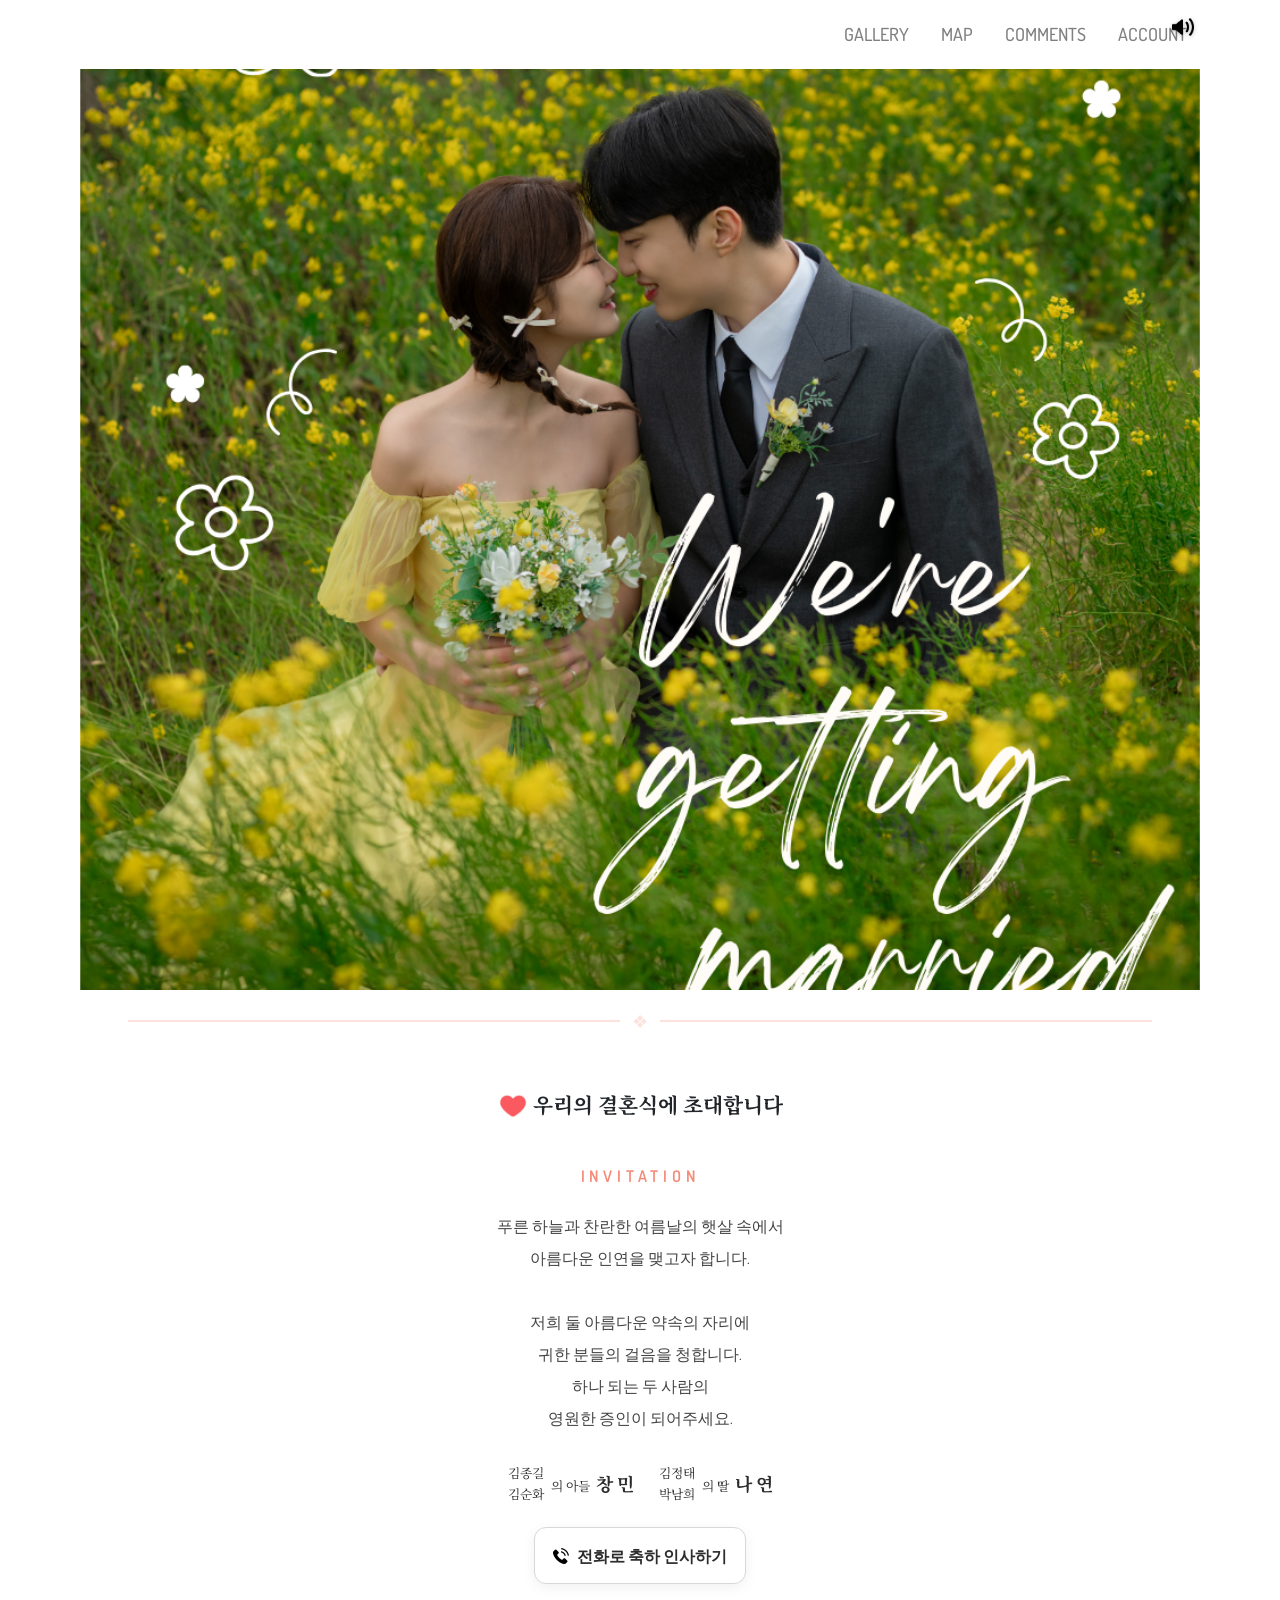
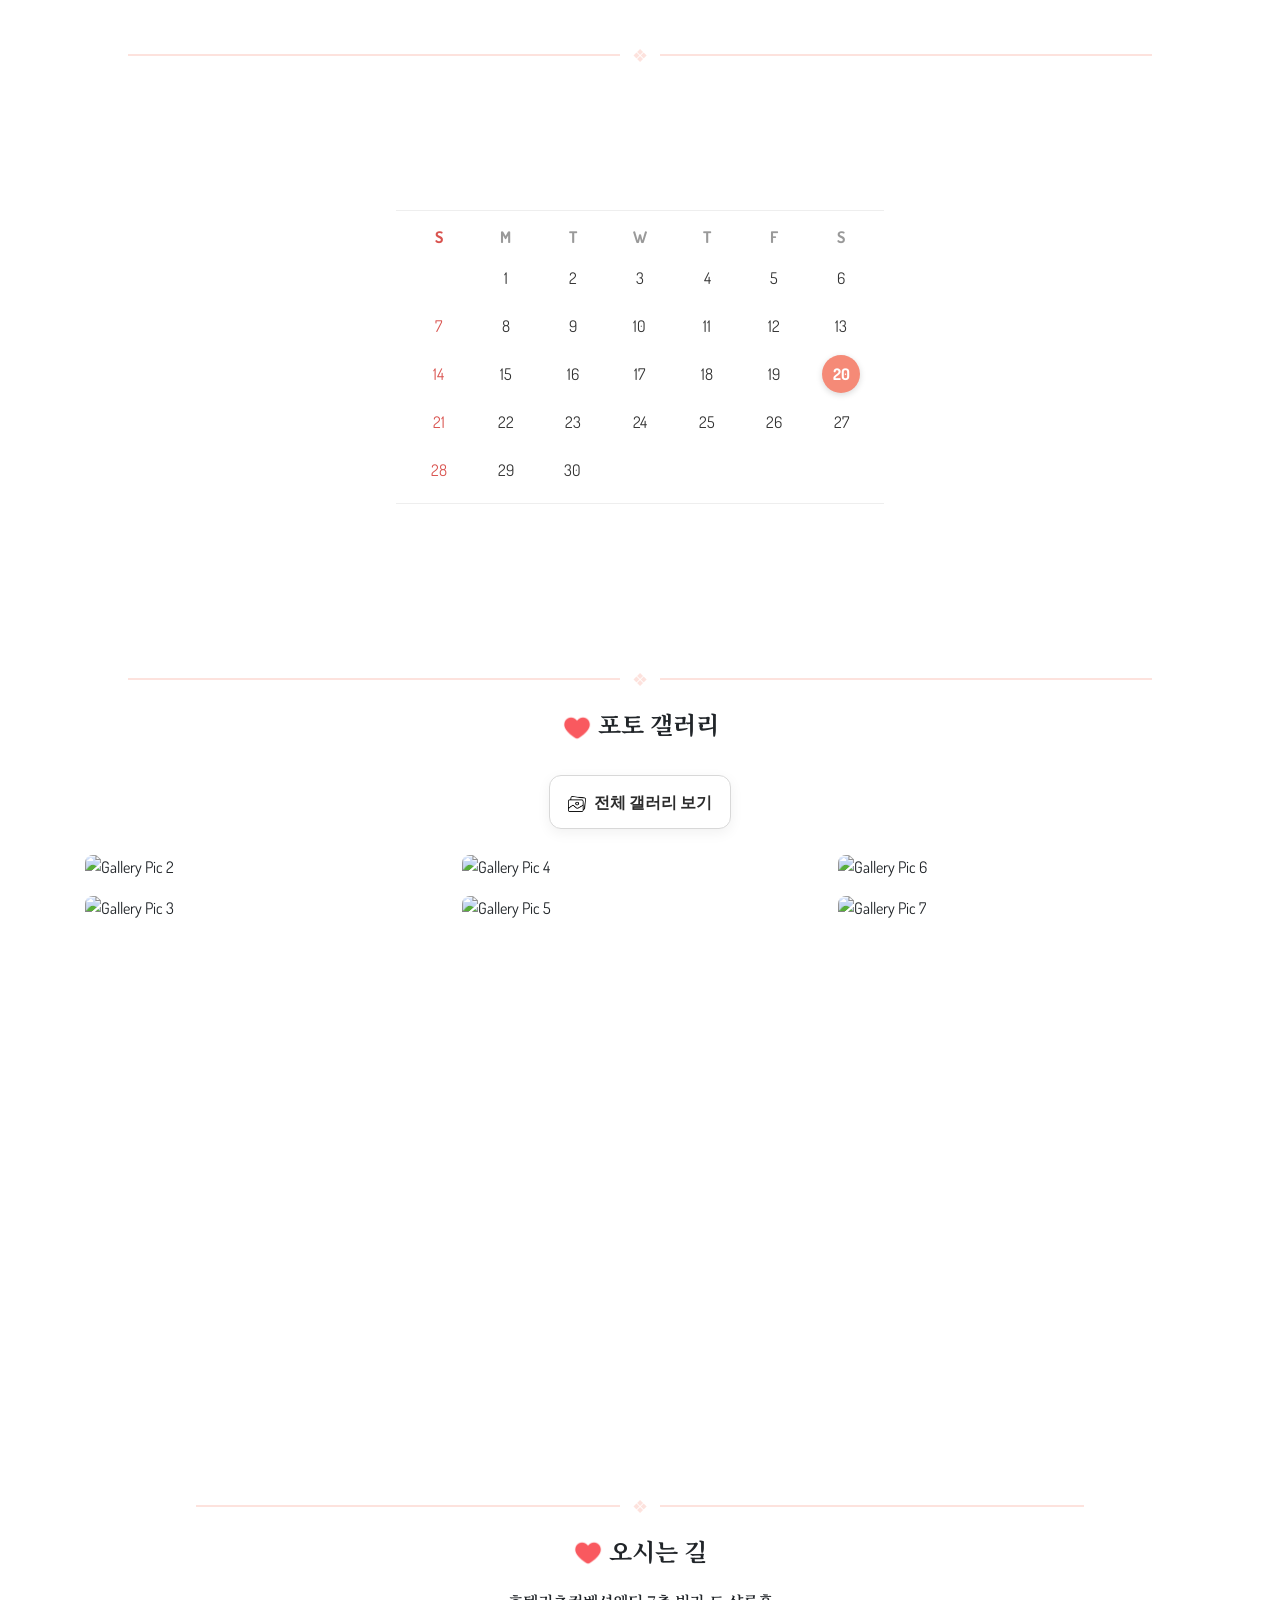
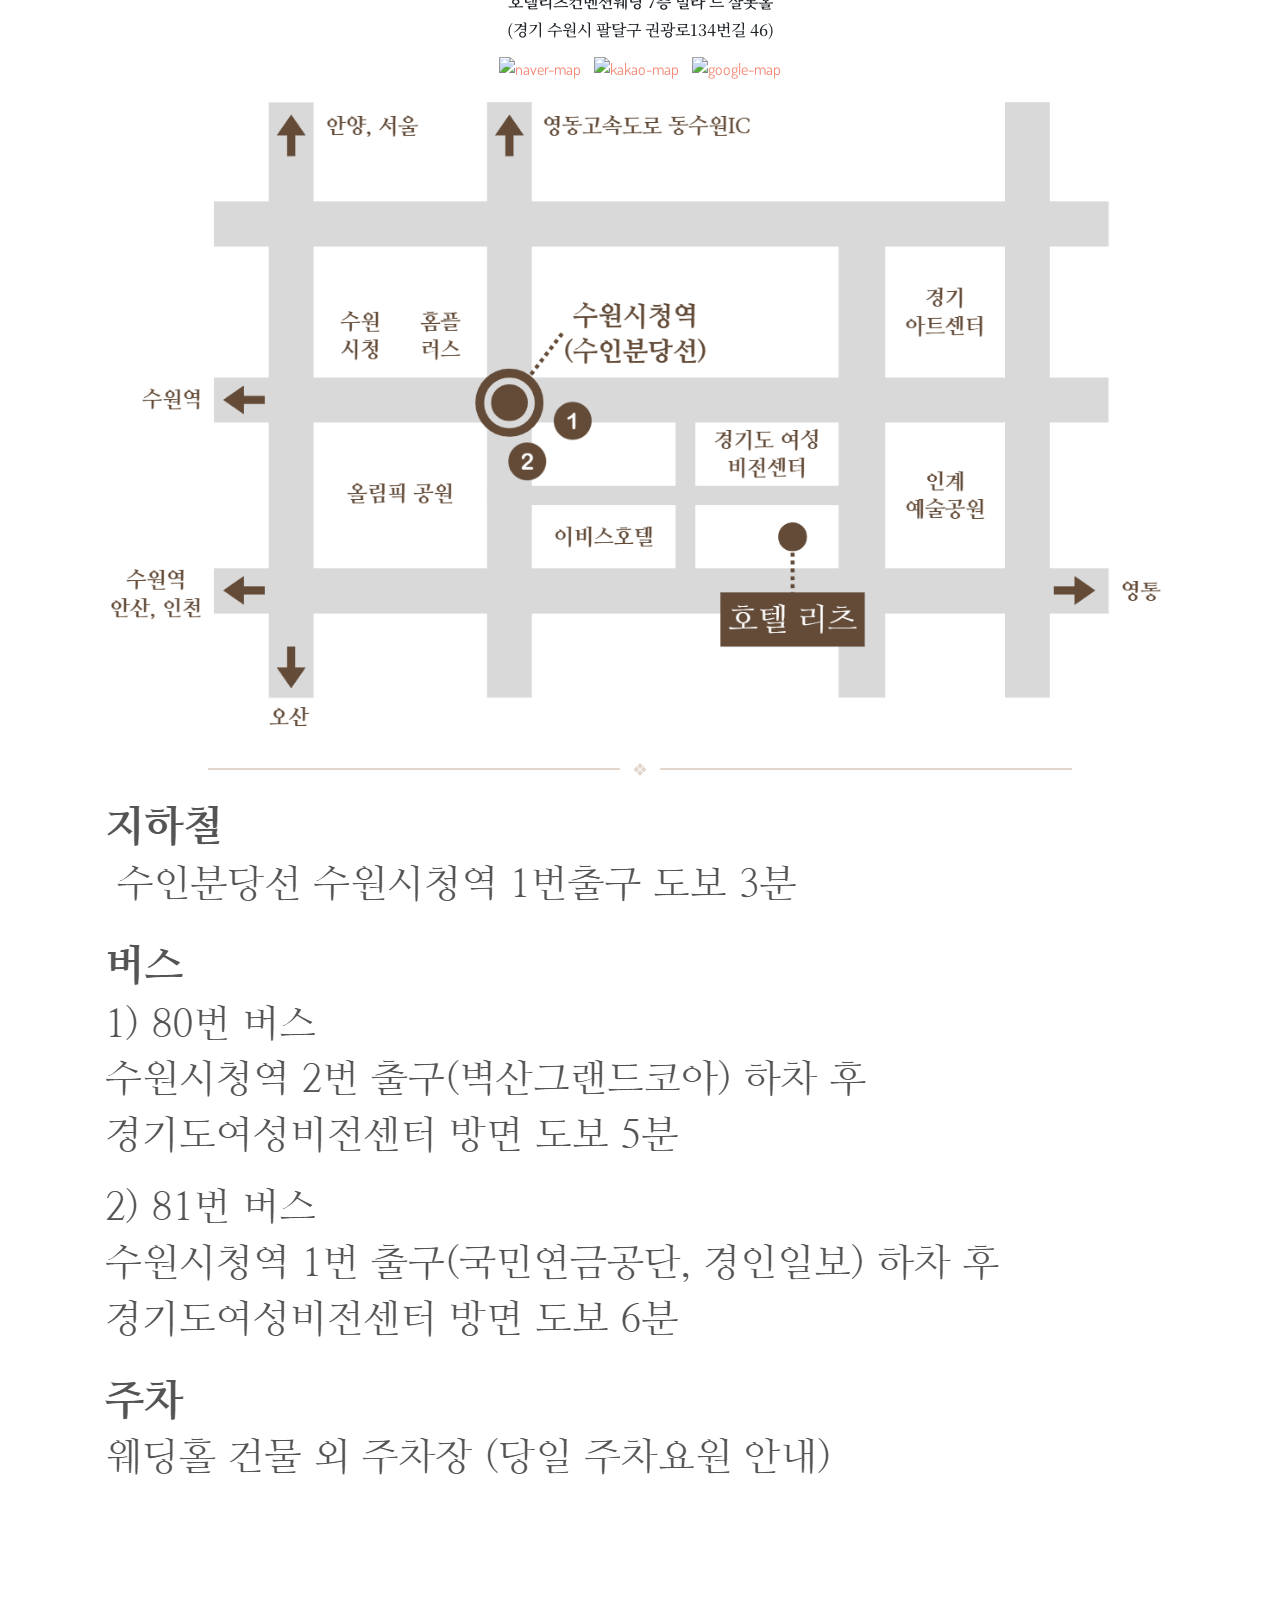
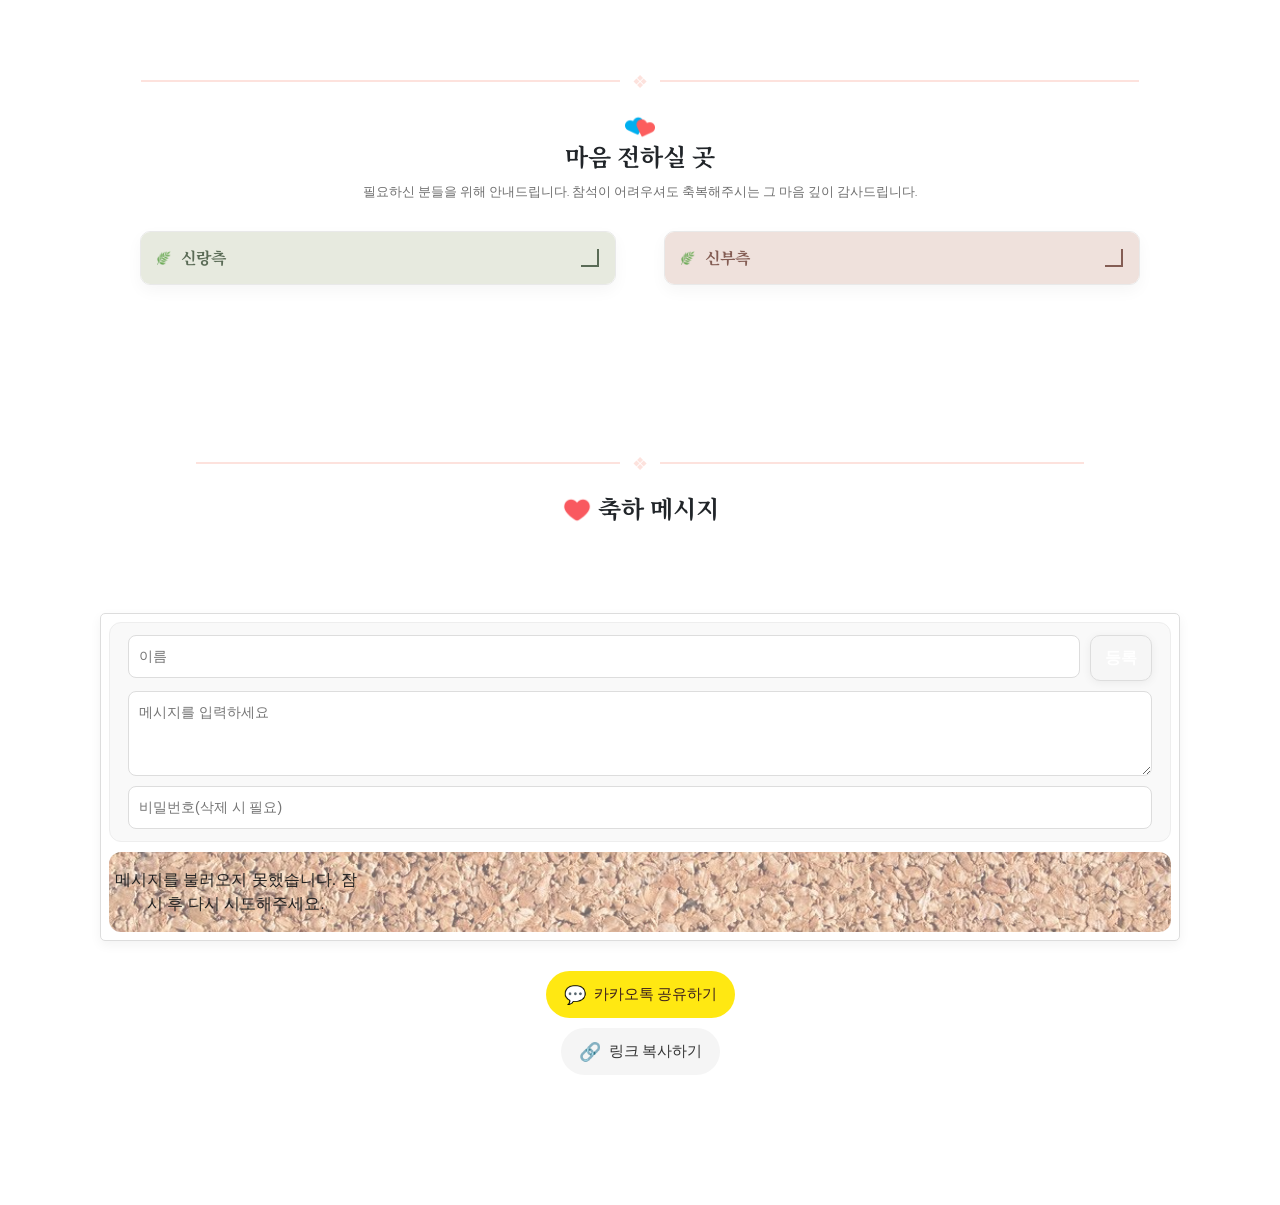
==== commit a954bcd1: "8 8" ====
--- a/docs/index.html
+++ b/docs/index.html
@@ -286,7 +286,7 @@
 <link href="https://fonts.googleapis.com/css2?family=Share+Tech&display=swap" rel="stylesheet">
 <link href="https://fonts.googleapis.com/css2?family=Cormorant+Garamond:ital,wght@0,300..700;1,300..700&display=swap" rel="stylesheet">
 <div class="page-content">
-    <div class="div" style="background-color: #f8fff8;">
+    <div class="div" style="background-color: #ffffff;">
         <div class="ww-home-page ww-title" id="home">
         </div>
         <div class="ww-nav-bar fixed-top bg-light">
@@ -318,7 +318,7 @@
         <hr class="green-divider">
         <!-- ===== INVITATION + 연락 모달 ===== -->
         <section class="invite fade-in">
-          <h2 class="h1 text-center pb-3 ww-title fade-in" style="font-size:1.3rem; font-weight:bold; font-family: 'Noto Serif KR', serif;"><span class="ico"><img src="images/icon/clover.png" alt="클로버" width="30" height="30" style="margin-top:-3px"></span> 우리의 결혼식에 초대합니다</h2>
+          <h2 class="h1 text-center pb-3 ww-title fade-in" style="font-size:1.3rem; font-weight:bold; font-family: 'Noto Serif KR', serif;"><span class="ico"><img src="images/icon/heart.png" alt="하트" width="30" height="30" style="margin-top:-3px"></span> 우리의 결혼식에 초대합니다</h2>
           <h3 class="invite-sub fade-in" style= "margin-top:30px;">INVITATION</h3>
           <div class="invite-text fade-in">
             푸른 하늘과 찬란한 여름날의 햇살 속에서<br>
@@ -405,8 +405,8 @@
 
         <style>
         /* 레이아웃/타이포 */
-        .invite{ text-align:center; padding:40px 16px; background-color: #f8fff8;}
-        .invite-sub{ letter-spacing:.3em; color:#7aa27a; margin-bottom:24px; font-weight:600; font-size:1em }
+        .invite{ text-align:center; padding:40px 16px; background-color: #ffffff;}
+        .invite-sub{ letter-spacing:.3em; color:#f58a77; margin-bottom:24px; font-weight:600; font-size:1em }
         .invite-text{ color:#444; line-height:2; margin:0 auto 28px; max-width:560px; }
         .invite-names{ color:#2c2c2c; line-height:2.4; margin:28px 0 22px; }
         .invite-btn{
@@ -588,7 +588,7 @@
           <hr class="green-divider">
             <div class="ww-photo-gallery">
                 <div class="container">
-                    <h2 class="h1 text-center pb-3 ww-title fade-in" style="font-size:1.5rem; font-weight:bold; font-family: 'Noto Serif KR', serif;"><span class="ico"><img src="images/icon/clover.png" alt="클로버" width="30" height="30"></span> 포토 갤러리</h2>                    
+                    <h2 class="h1 text-center pb-3 ww-title fade-in" style="font-size:1.5rem; font-weight:bold; font-family: 'Noto Serif KR', serif;"><span class="ico"><img src="images/icon/heart.png" alt="하트" width="30" height="30"></span> 포토 갤러리</h2>                    
                     <div class="ww-gallery">
                             <!-- 선택: 전체 보기 버튼 -->
                             <div class="text-center mt-3 fade-in">
@@ -644,7 +644,7 @@
         <div class="ww-section fade-in" id="map" style="transition-delay: 240ms;">
             <div class="container fade-in">
               <hr class="green-divider">
-                    <h2 class="h1 text-center pb-3 ww-title fade-in" style="font-size:1.5rem; font-weight:bold; font-family: 'Noto Serif KR', serif;"><span class="ico"><img src="images/icon/clover.png" alt="클로버" width="30" height="30" style="margin-top:-3px"></span> 오시는 길</h2>
+                    <h2 class="h1 text-center pb-3 ww-title fade-in" style="font-size:1.5rem; font-weight:bold; font-family: 'Noto Serif KR', serif;"><span class="ico"><img src="images/icon/heart.png" alt="하트" width="30" height="30" style="margin-top:-3px"></span> 오시는 길</h2>
                         <h5 style="font-family: 'Noto Serif KR', serif; font-size:1rem; font-weight:600; text-align:center;">호텔리츠컨벤션웨딩 7층 빌라 드 샬롯홀</h5>
                         <h6 style="font-family: 'Noto Serif KR', serif; text-align:center">(경기 수원시 팔달구 권광로134번길 46)</h6>
                 <div class="form-group fade-in">
@@ -679,7 +679,7 @@
         <!-- 마음 전하실 곳 -->
         <section id="account" class="gift-section fade-in" style="text-align:center">
           <hr class="green-divider">
-            <img src="images/icon/heart.png" alt="하트" width="30" height="30">
+            <img src="images/icon/doubleheart.png" alt="하트" width="30" height="30">
         <h2 class="gift-title fade-in" style="font-size:1.5rem; font-weight:bold; font-family: 'Noto Serif KR', serif;"><span class="ico"> 마음 전하실 곳</span></h2>
         <p class="gift-desc fade-in" style="font-size:0.8rem; text-align:center">필요하신 분들을 위해 안내드립니다. 참석이 어려우셔도 축복해주시는 그 마음 깊이 감사드립니다.</p>
 
@@ -779,7 +779,7 @@
         --pay:#ffe000;         /* 카카오페이 노랑 */
         }
 
-        .gift-section{padding:48px 16px; background:#f8fff8}
+        .gift-section{padding:48px 16px; background:#ffffff}
         .gift-title{font-family:'Noto Serif KR',serif; text-align:center; margin:0 0 10px}
         .gift-desc{color:var(--sub); text-align:center; margin:0 0 28px; line-height:1.7}
 
@@ -857,7 +857,7 @@
                 <div class="container fade-in">
                   <hr class="green-divider">
                     <div class="col text-center fade-in">
-                        <h2 class="h1 text-center pb-3 ww-title fade-in" style="font-size:1.5rem; font-weight:bold; font-family: 'Noto Serif KR', serif;"><span class="ico"><img src="images/icon/clover.png" alt="클로버" width="30" height="30" style="margin-top:-3px"></span> 축하 메시지</h2><br>
+                        <h2 class="h1 text-center pb-3 ww-title fade-in" style="font-size:1.5rem; font-weight:bold; font-family: 'Noto Serif KR', serif;"><span class="ico"><img src="images/icon/heart.png" alt="하트" width="30" height="30" style="margin-top:-3px"></span> 축하 메시지</h2><br>
                         <!--div id="comments"></div-->
                         <br>
                         <div class="row fade-in">
